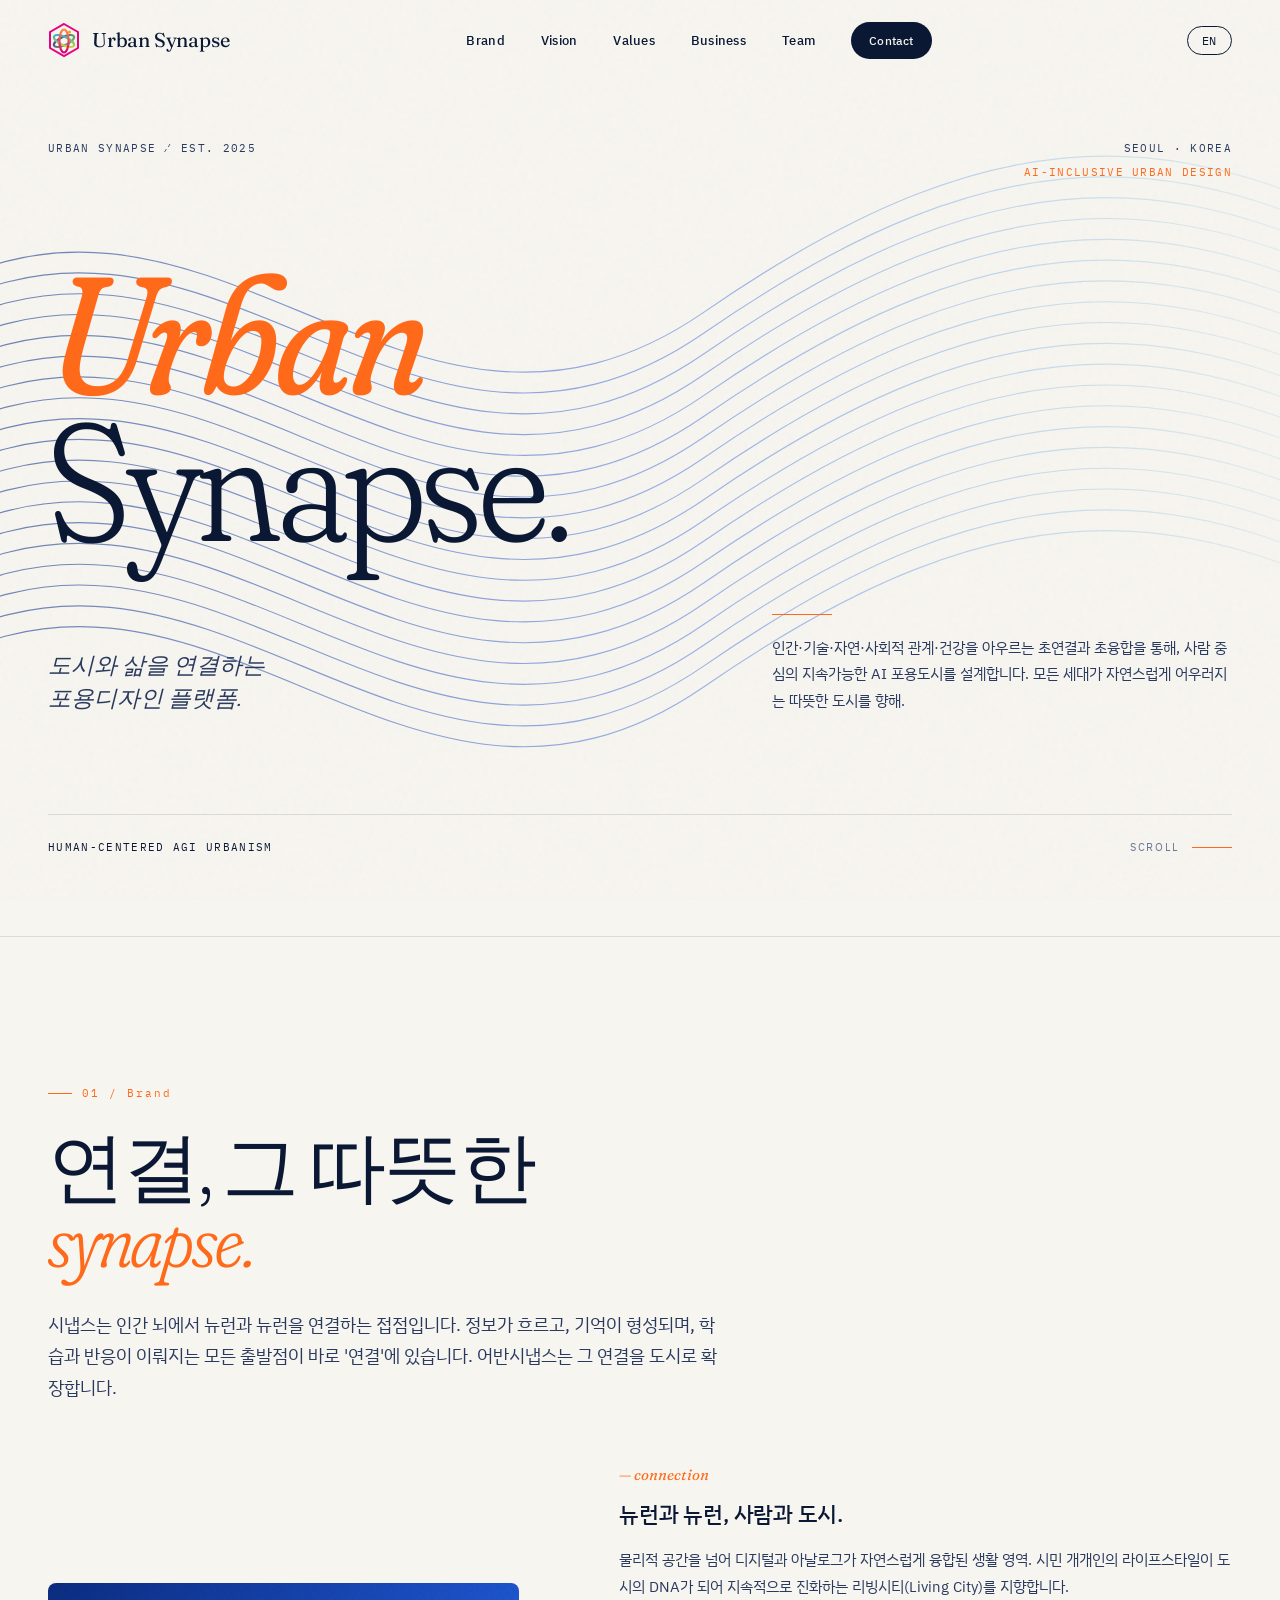
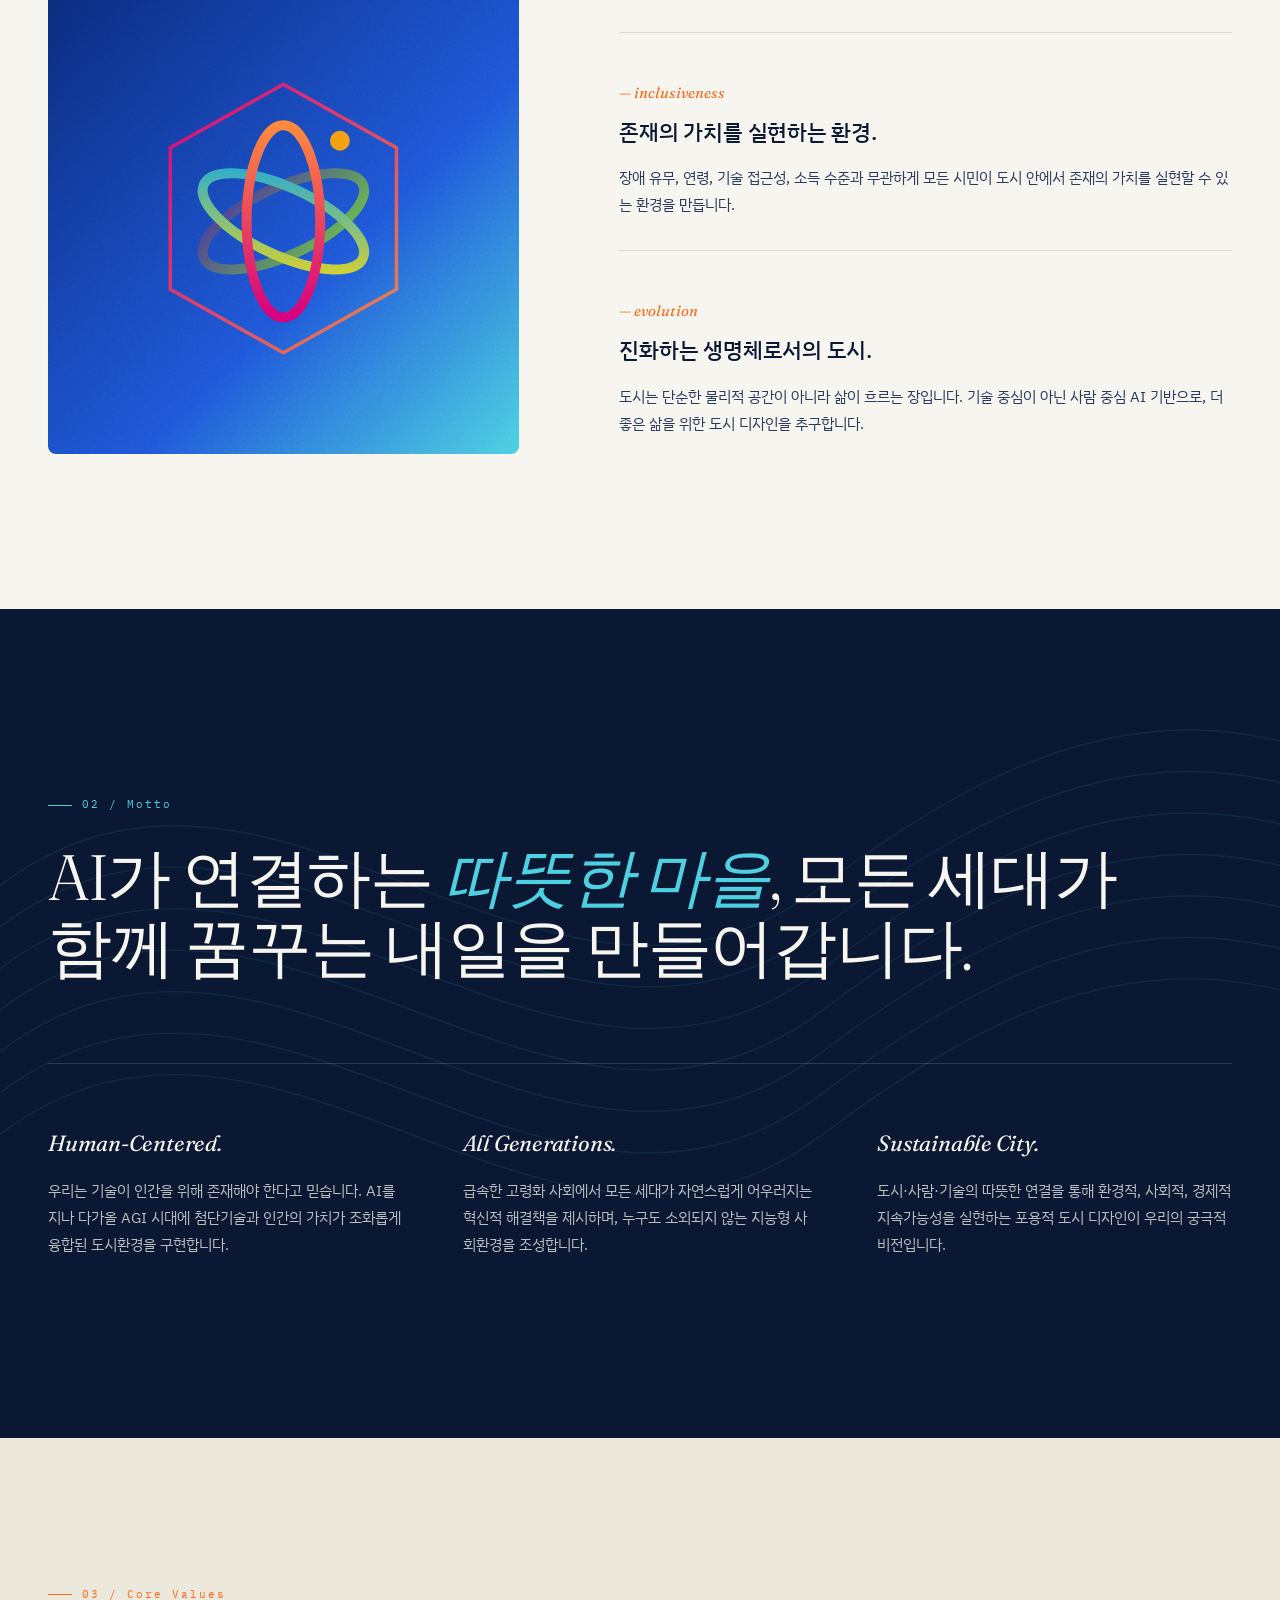
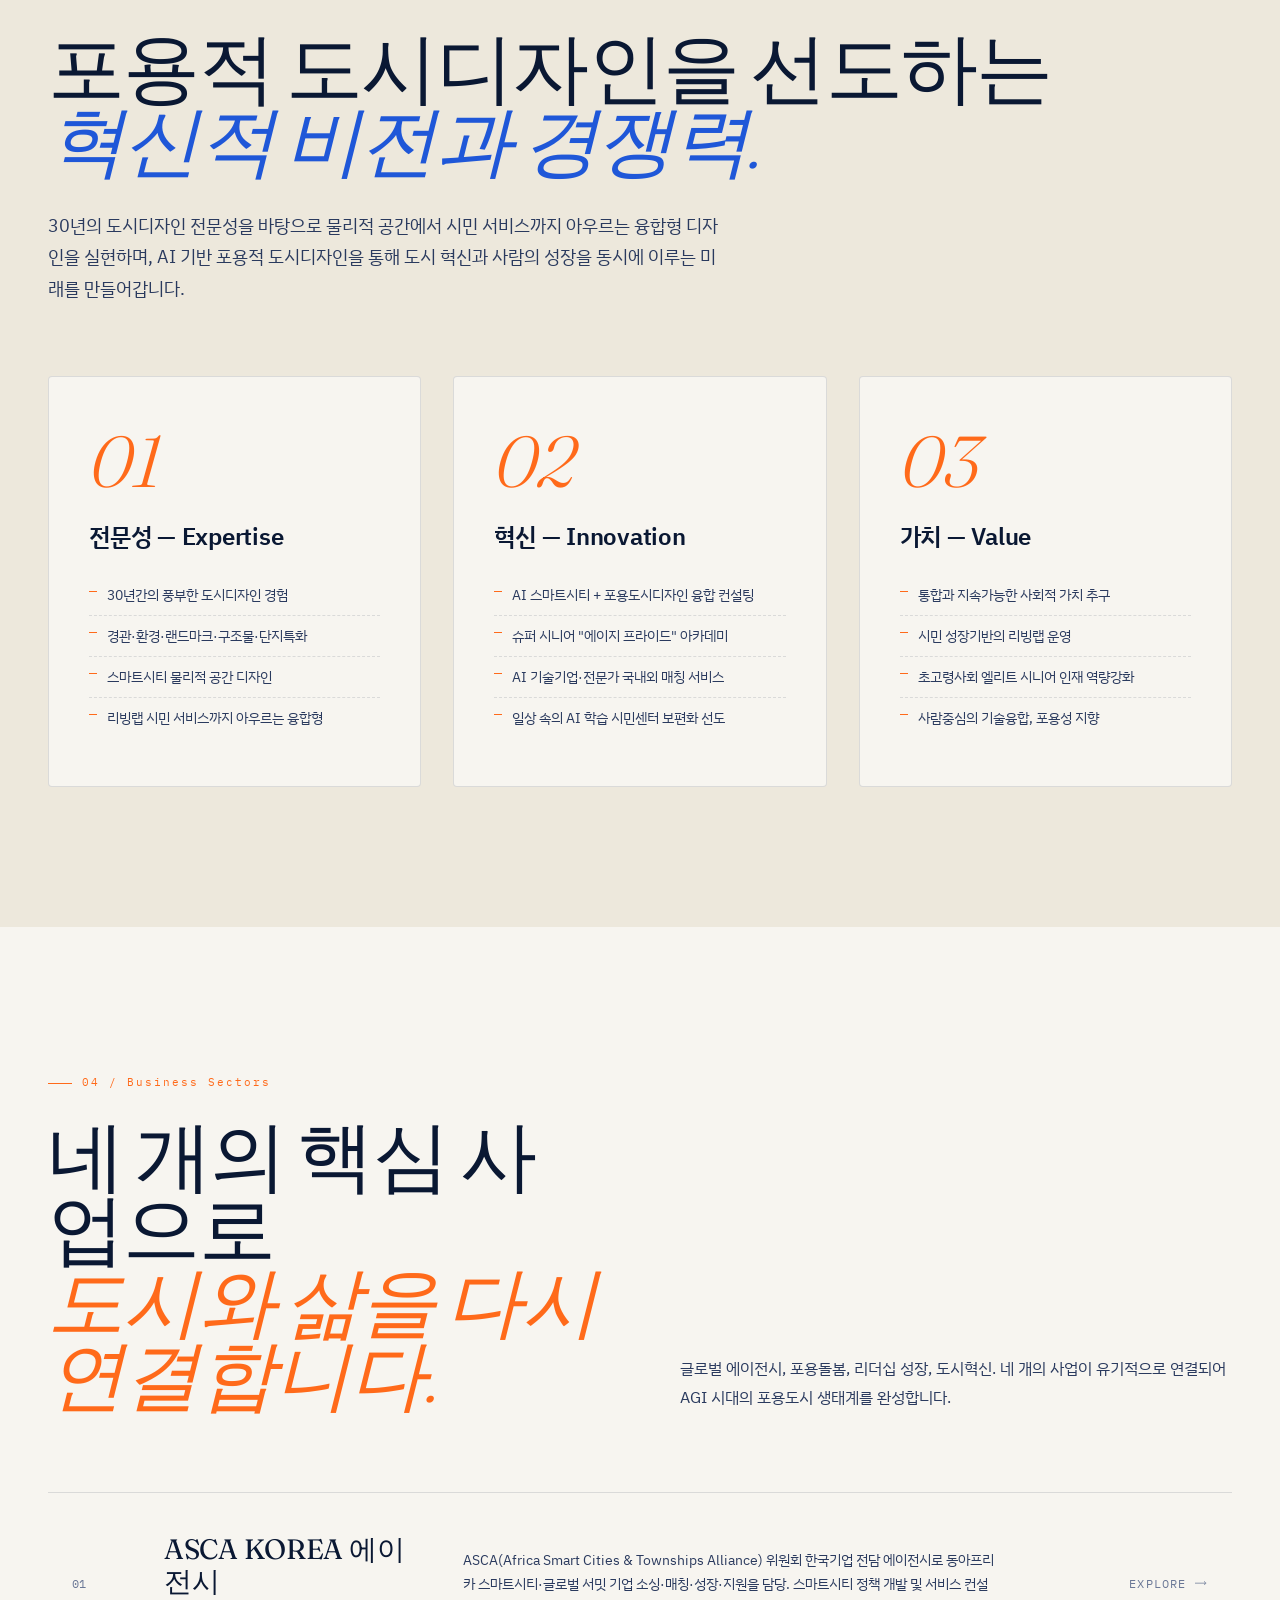
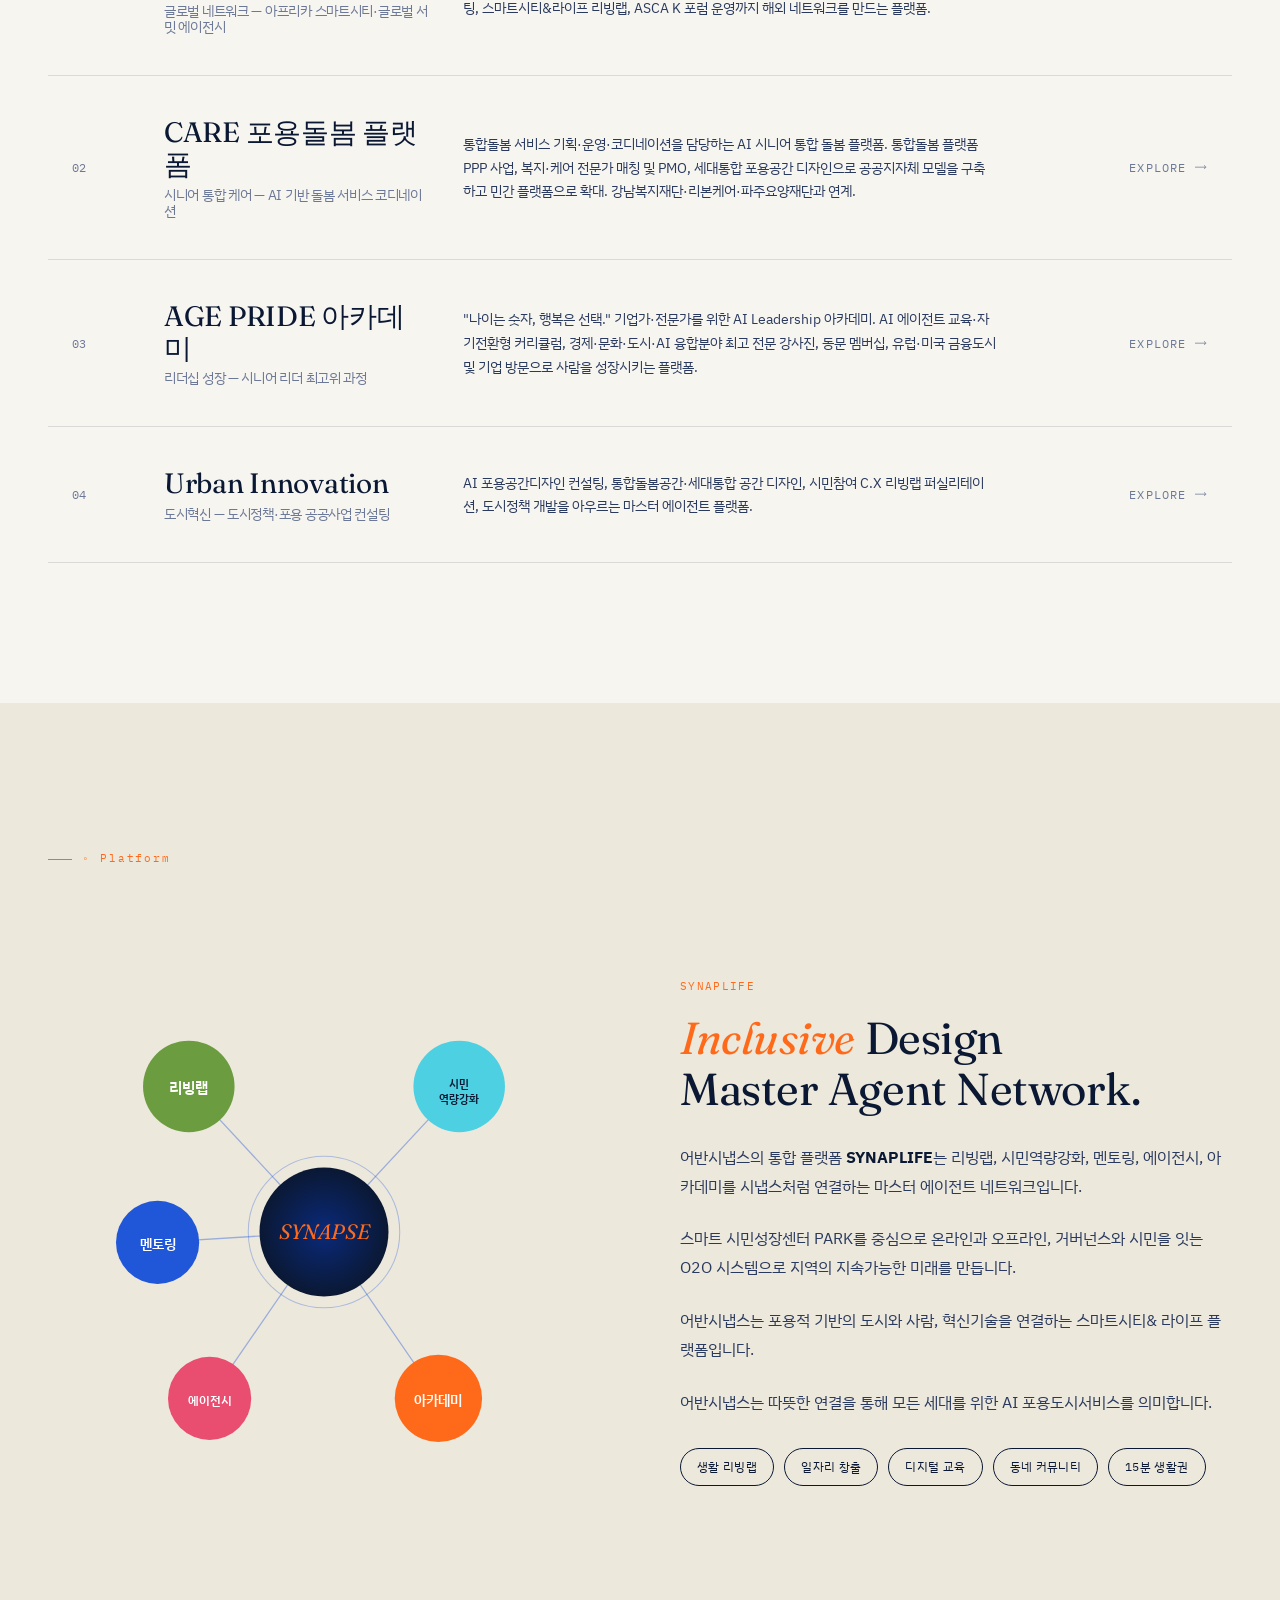
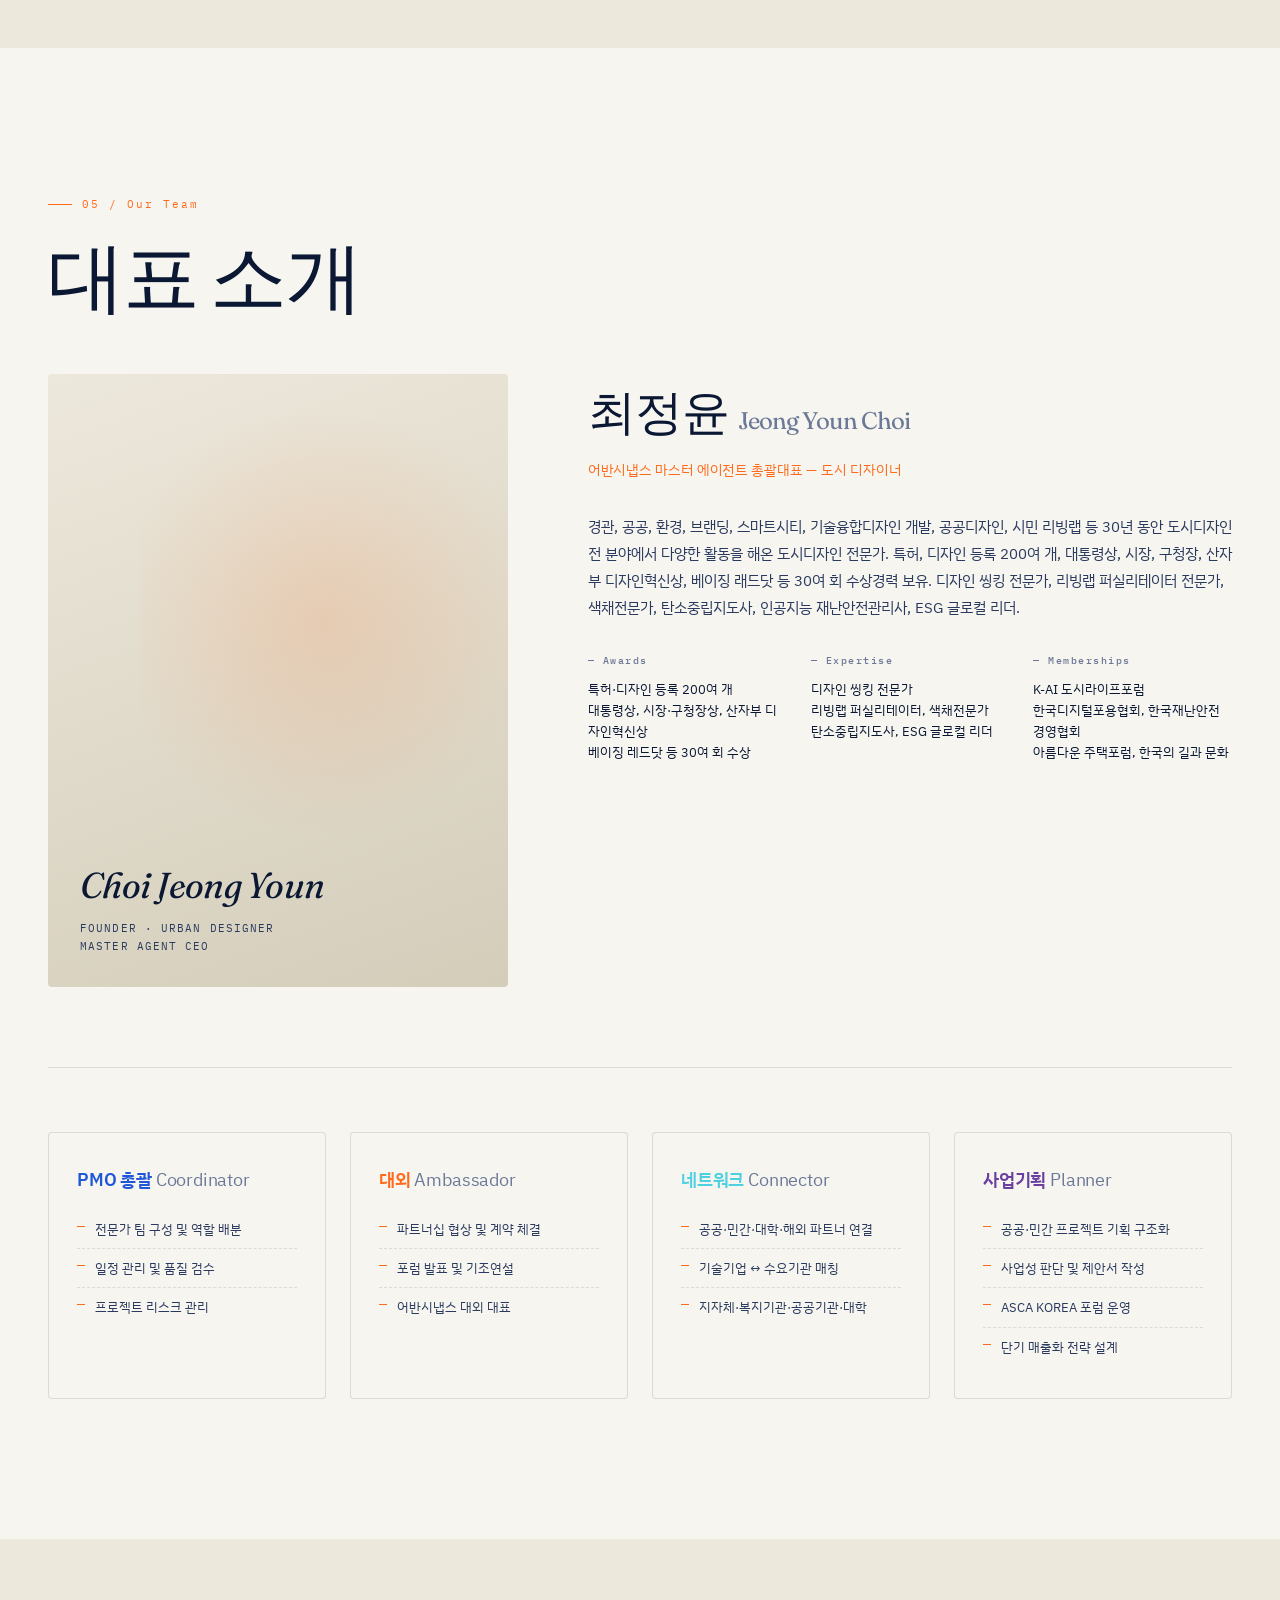
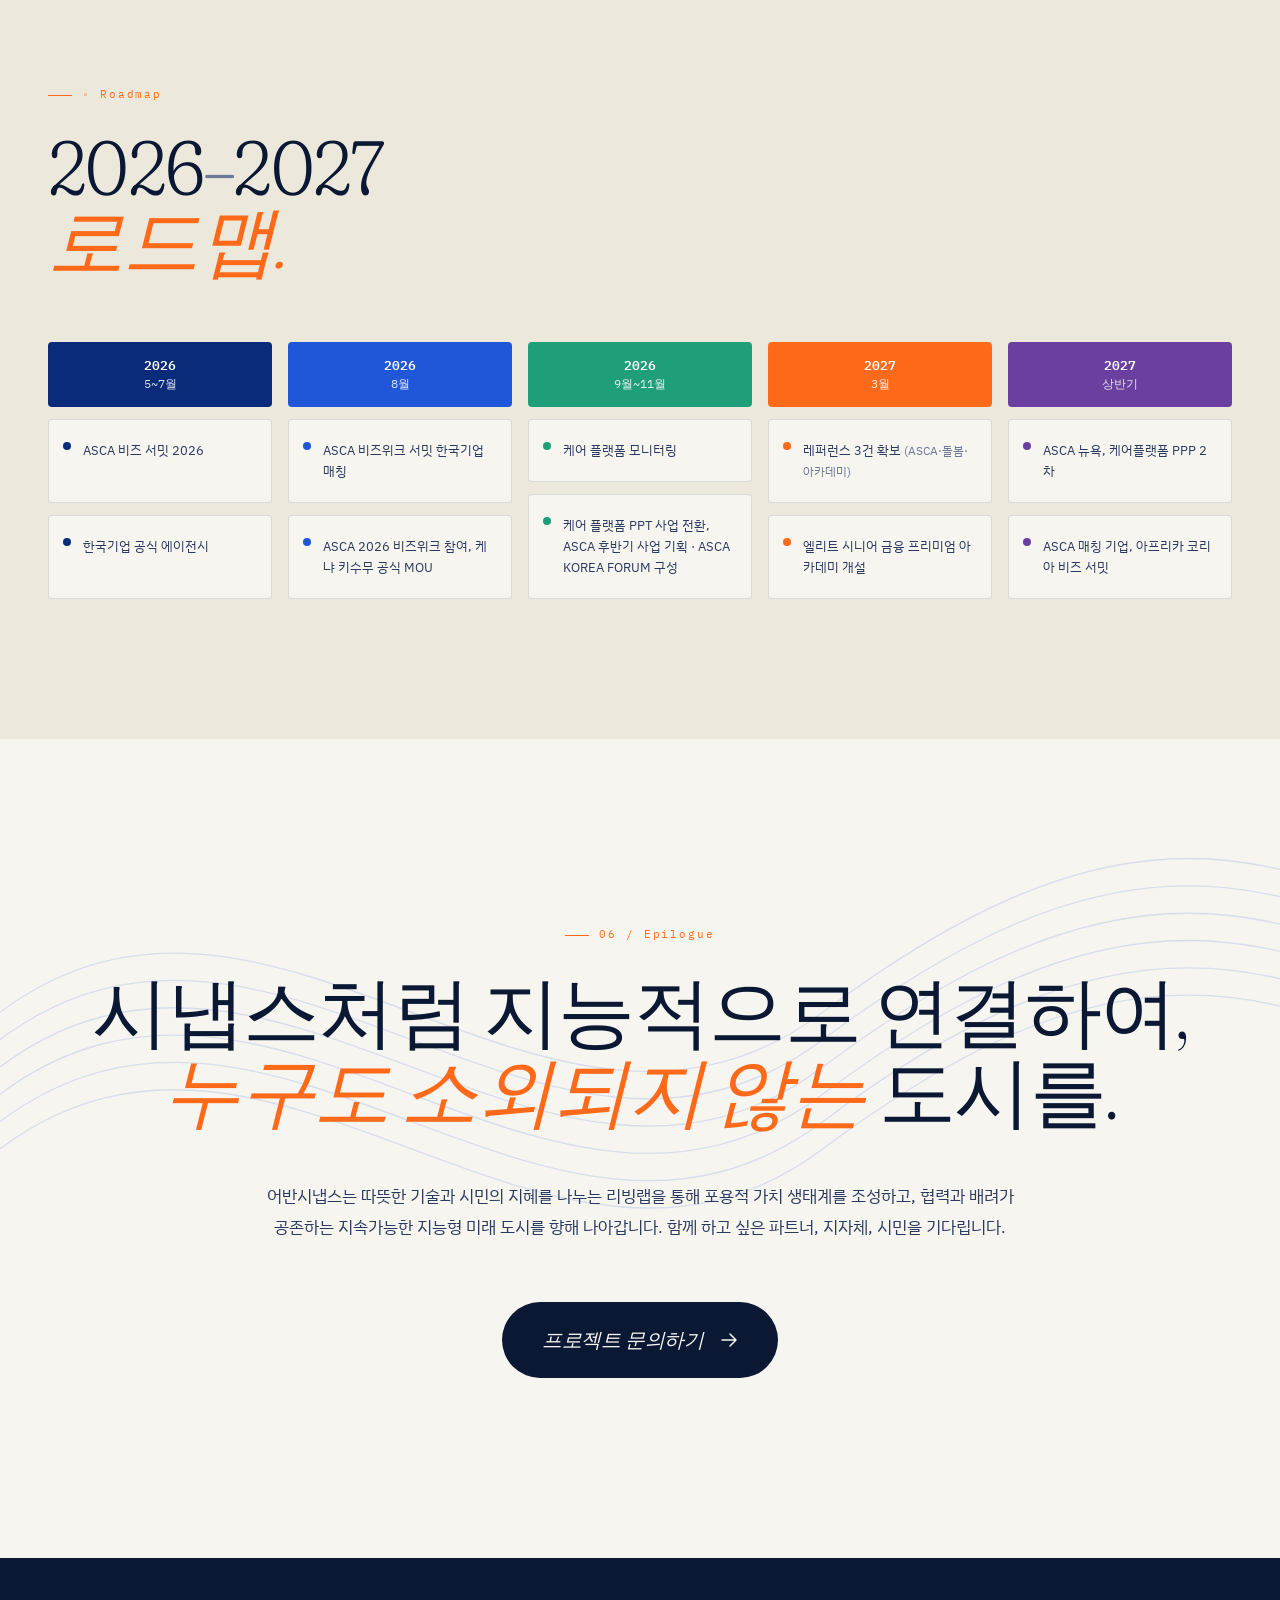
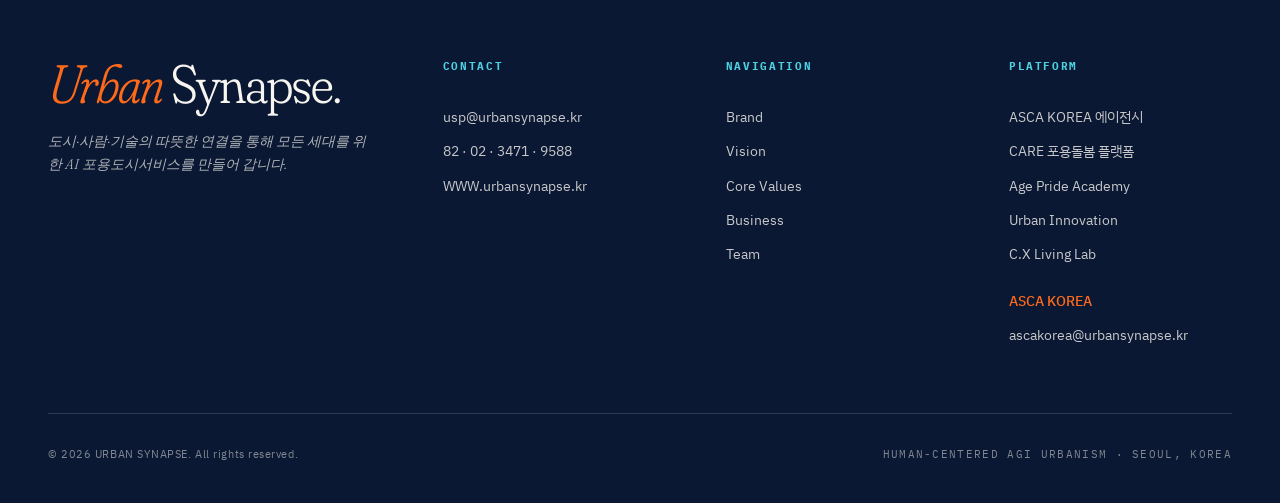
==== index.html @ a765f38b "Add files via upload" ====
<!DOCTYPE html>
<html lang="ko">
<head>
<meta charset="UTF-8" />
<meta name="viewport" content="width=device-width, initial-scale=1.0" />
<title>URBAN SYNAPSE — 어반시냅스 | AI 포용도시 마스터 에이전트 플랫폼</title>
<meta name="description" content="어반시냅스(Urban Synapse)는 도시와 사람, 혁신기술을 연결하는 AI 포용도시 마스터 에이전트 플랫폼입니다. ASCA KOREA 에이전시, CARE 포용돌봄 플랫폼, AGE PRIDE 아카데미, Urban Innovation 4대 사업을 운영합니다." />
<meta name="keywords" content="어반시냅스, Urban Synapse, 스마트시티, 포용도시, ASCA KOREA, CARE 포용돌봄, AGE PRIDE 아카데미, 리빙랩, AI 포용도시서비스" />
<link rel="canonical" href="https://www.urbansynapse.kr/" />
<link rel="icon" type="image/svg+xml" href="data:image/svg+xml,<svg xmlns='http://www.w3.org/2000/svg' viewBox='0 0 32 36'><polygon points='16,2 30,10 30,26 16,34 2,26 2,10' stroke='url(%23hg)' stroke-width='2' fill='%23f7f5f0'/><ellipse cx='16' cy='19' rx='11' ry='4.2' stroke='url(%23pg)' stroke-width='2.2' fill='none' transform='rotate(-25 16 19)'/><ellipse cx='16' cy='19' rx='11' ry='4.2' stroke='url(%23by)' stroke-width='2.2' fill='none' transform='rotate(25 16 19)'/><ellipse cx='16' cy='19' rx='4.6' ry='11.5' stroke='url(%23om)' stroke-width='2.2' fill='none'/><circle cx='21.5' cy='10' r='1.5' fill='%23f2a30f'/><defs><linearGradient id='hg' x1='0' y1='0' x2='32' y2='36'><stop offset='0' stop-color='%23e6007e'/><stop offset='1' stop-color='%23ff8a3d'/></linearGradient><linearGradient id='pg' x1='0' y1='0' x2='1' y2='1'><stop offset='0' stop-color='%234c3aa0'/><stop offset='1' stop-color='%236dc24b'/></linearGradient><linearGradient id='by' x1='0' y1='0' x2='1' y2='1'><stop offset='0' stop-color='%231ba9e0'/><stop offset='1' stop-color='%23e8d61f'/></linearGradient><linearGradient id='om' x1='0' y1='0' x2='0' y2='1'><stop offset='0' stop-color='%23ff8a3d'/><stop offset='1' stop-color='%23d6007f'/></linearGradient></defs></svg>" />
<meta property="og:type" content="website" />
<meta property="og:title" content="URBAN SYNAPSE — 어반시냅스 | AI 포용도시 마스터 에이전트 플랫폼" />
<meta property="og:description" content="도시·사람·기술의 따뜻한 연결을 통해 모든 세대를 위한 AI 포용도시서비스를 만들어갑니다." />
<meta property="og:url" content="https://www.urbansynapse.kr/" />
<meta property="og:locale" content="ko_KR" />
<meta name="twitter:card" content="summary" />
<meta name="twitter:title" content="URBAN SYNAPSE — 어반시냅스" />
<meta name="twitter:description" content="도시와 사람, 혁신기술을 연결하는 AI 포용도시 마스터 에이전트 플랫폼." />
<link rel="preconnect" href="https://fonts.googleapis.com">
<link rel="preconnect" href="https://fonts.gstatic.com" crossorigin>
<link href="https://fonts.googleapis.com/css2?family=Fraunces:ital,opsz,wght@0,9..144,300;0,9..144,400;0,9..144,500;0,9..144,600;1,9..144,300&family=IBM+Plex+Sans+KR:wght@300;400;500;600;700&family=IBM+Plex+Mono:wght@300;400;500&display=swap" rel="stylesheet">
<style>
  :root {
    --ink: #0a1833;
    --ink-soft: #2a3a5e;
    --ink-muted: #6b7897;
    --paper: #f7f5f0;
    --paper-warm: #ede8dc;
    --line: rgba(10, 24, 51, 0.12);
    --blue: #1f57d8;
    --blue-deep: #0a2a7a;
    --cyan: #4dd0e1;
    --accent: #ff6a1a;
    --accent-soft: #ffb98a;
    --grad: linear-gradient(135deg, #1f57d8 0%, #4dd0e1 60%, #a7e8f0 100%);
  }

  * { margin: 0; padding: 0; box-sizing: border-box; }

  html { scroll-behavior: smooth; }

  body {
    font-family: 'IBM Plex Sans KR', sans-serif;
    font-weight: 400;
    color: var(--ink);
    background: var(--paper);
    line-height: 1.6;
    font-size: 15px;
    -webkit-font-smoothing: antialiased;
    overflow-x: hidden;
  }

  /* Noise texture overlay */
  body::before {
    content: '';
    position: fixed;
    inset: 0;
    pointer-events: none;
    z-index: 1;
    opacity: 0.035;
    background-image: url("data:image/svg+xml,%3Csvg viewBox='0 0 200 200' xmlns='http://www.w3.org/2000/svg'%3E%3Cfilter id='n'%3E%3CfeTurbulence type='fractalNoise' baseFrequency='0.9' numOctaves='3'/%3E%3C/filter%3E%3Crect width='100%25' height='100%25' filter='url(%23n)'/%3E%3C/svg%3E");
  }

  .display {
    font-family: 'Fraunces', serif;
    font-variation-settings: "opsz" 144, "SOFT" 100;
    font-weight: 300;
    letter-spacing: -0.02em;
    line-height: 0.95;
  }

  .mono {
    font-family: 'IBM Plex Mono', monospace;
    font-size: 11px;
    letter-spacing: 0.12em;
    text-transform: uppercase;
  }

  /* ======== NAVIGATION ======== */
  nav {
    position: fixed;
    top: 0; left: 0; right: 0;
    z-index: 100;
    padding: 22px 48px;
    display: flex;
    justify-content: space-between;
    align-items: center;
    mix-blend-mode: normal;
    transition: all 0.4s ease;
    backdrop-filter: blur(0px);
  }
  nav.scrolled {
    background: rgba(247, 245, 240, 0.85);
    backdrop-filter: blur(14px);
    border-bottom: 1px solid var(--line);
    padding: 16px 48px;
  }
  .logo-mark {
    display: flex;
    align-items: center;
    gap: 12px;
    font-family: 'Fraunces', serif;
    font-weight: 400;
    font-size: 20px;
    letter-spacing: -0.01em;
    color: var(--ink);
  }
  .logo-hex {
    width: 32px;
    height: 36px;
    position: relative;
  }
  nav ul {
    display: flex;
    gap: 36px;
    list-style: none;
  }
  nav ul a {
    color: var(--ink);
    text-decoration: none;
    font-size: 13px;
    font-weight: 500;
    letter-spacing: 0.02em;
    position: relative;
    padding-bottom: 3px;
  }
  nav ul a::after {
    content: '';
    position: absolute;
    left: 0; bottom: 0;
    width: 0; height: 1px;
    background: var(--accent);
    transition: width 0.3s ease;
  }
  nav ul a:hover::after { width: 100%; }
  .nav-contact {
    background: var(--ink);
    color: var(--paper) !important;
    padding: 10px 18px !important;
    border-radius: 999px;
    font-size: 12px !important;
  }
  .nav-contact::after { display: none; }

  /* ======== HERO ======== */
  .hero {
    min-height: 100vh;
    position: relative;
    padding: 140px 48px 80px;
    display: flex;
    flex-direction: column;
    justify-content: space-between;
    overflow: hidden;
  }
  .hero-waves {
    position: absolute;
    inset: 0;
    z-index: 0;
    pointer-events: none;
  }
  .hero-waves svg {
    position: absolute;
    right: -10%;
    top: 0;
    width: 110%;
    height: 100%;
    opacity: 0.85;
  }
  .hero-content {
    position: relative;
    z-index: 2;
    max-width: 1400px;
    margin: 0 auto;
    width: 100%;
  }
  .hero-meta {
    display: flex;
    justify-content: space-between;
    align-items: flex-start;
    margin-bottom: 80px;
    font-size: 11px;
    color: var(--ink-muted);
  }
  .hero-meta .mono { color: var(--ink-soft); }
  .hero-title {
    font-size: clamp(72px, 13vw, 200px);
    line-height: 0.88;
    margin-bottom: 40px;
  }
  .hero-title .urban { color: var(--accent); font-style: italic; font-weight: 400; }
  .hero-title .synapse { color: var(--ink); display: block; }
  .hero-subtitle {
    display: grid;
    grid-template-columns: 1fr 1.3fr;
    gap: 80px;
    margin-top: 60px;
    align-items: end;
  }
  .hero-tagline {
    font-family: 'Fraunces', serif;
    font-style: italic;
    font-weight: 300;
    font-size: clamp(18px, 1.8vw, 26px);
    color: var(--ink-soft);
    line-height: 1.4;
    max-width: 480px;
  }
  .hero-desc {
    font-size: 15px;
    color: var(--ink-soft);
    line-height: 1.75;
    max-width: 460px;
    justify-self: end;
  }
  .hero-desc::before {
    content: '';
    display: block;
    width: 60px;
    height: 1px;
    background: var(--accent);
    margin-bottom: 20px;
  }

  .hero-foot {
    position: relative;
    z-index: 2;
    display: flex;
    justify-content: space-between;
    align-items: center;
    margin-top: 100px;
    padding-top: 24px;
    border-top: 1px solid var(--line);
    max-width: 1400px;
    margin-left: auto;
    margin-right: auto;
    width: 100%;
  }
  .scroll-cue {
    display: flex;
    align-items: center;
    gap: 12px;
    color: var(--ink-muted);
    font-size: 11px;
    letter-spacing: 0.15em;
    text-transform: uppercase;
  }
  .scroll-cue-line {
    width: 40px; height: 1px;
    background: var(--ink);
    position: relative;
    overflow: hidden;
  }
  .scroll-cue-line::after {
    content: '';
    position: absolute;
    inset: 0;
    background: var(--accent);
    animation: scrollLine 2.5s ease-in-out infinite;
  }
  @keyframes scrollLine {
    0% { transform: translateX(-100%); }
    50% { transform: translateX(0); }
    100% { transform: translateX(100%); }
  }

  /* ======== SECTIONS ======== */
  section {
    position: relative;
    z-index: 2;
  }
  .section-pad {
    padding: 140px 48px;
    max-width: 1400px;
    margin: 0 auto;
  }
  .section-number {
    display: inline-flex;
    align-items: center;
    gap: 10px;
    color: var(--accent);
    font-family: 'IBM Plex Mono', monospace;
    font-size: 11px;
    letter-spacing: 0.18em;
    margin-bottom: 28px;
  }
  .section-number::before {
    content: '';
    width: 24px; height: 1px;
    background: var(--accent);
  }
  .section-title {
    font-size: clamp(42px, 6vw, 84px);
    margin-bottom: 32px;
  }
  .section-lead {
    font-size: 18px;
    color: var(--ink-soft);
    line-height: 1.75;
    max-width: 680px;
    margin-bottom: 60px;
  }

  /* ======== BRAND / 01 ======== */
  .brand-section {
    background: var(--paper);
    border-top: 1px solid var(--line);
  }
  .brand-grid {
    display: grid;
    grid-template-columns: 1fr 1.3fr;
    gap: 100px;
    align-items: start;
  }
  .brand-visual {
    position: sticky;
    top: 120px;
    aspect-ratio: 1;
    background: linear-gradient(135deg, #0a2a7a 0%, #1f57d8 60%, #4dd0e1 100%);
    border-radius: 8px;
    display: flex;
    align-items: center;
    justify-content: center;
    overflow: hidden;
    position: relative;
  }
  .brand-visual::after {
    content: '';
    position: absolute;
    inset: 0;
    background-image: url("data:image/svg+xml,%3Csvg viewBox='0 0 200 200' xmlns='http://www.w3.org/2000/svg'%3E%3Cfilter id='n'%3E%3CfeTurbulence type='fractalNoise' baseFrequency='0.9' numOctaves='3'/%3E%3C/filter%3E%3Crect width='100%25' height='100%25' filter='url(%23n)'/%3E%3C/svg%3E");
    opacity: 0.15;
    mix-blend-mode: overlay;
  }
  .brand-visual svg {
    position: relative;
    z-index: 2;
    width: 60%;
  }
  .brand-pillars {
    display: flex;
    flex-direction: column;
    gap: 48px;
  }
  .pillar {
    padding-bottom: 32px;
    border-bottom: 1px solid var(--line);
  }
  .pillar:last-child { border-bottom: none; }
  .pillar-label {
    font-family: 'Fraunces', serif;
    font-style: italic;
    font-weight: 400;
    font-size: 15px;
    color: var(--accent);
    margin-bottom: 10px;
  }
  .pillar h3 {
    font-family: 'IBM Plex Sans KR', sans-serif;
    font-size: 22px;
    font-weight: 500;
    margin-bottom: 14px;
    color: var(--ink);
    letter-spacing: -0.01em;
  }
  .pillar p {
    color: var(--ink-soft);
    font-size: 15px;
    line-height: 1.8;
  }

  /* ======== MOTTO / 02 ======== */
  .motto-section {
    background: var(--ink);
    color: var(--paper);
    padding: 180px 48px;
    position: relative;
    overflow: hidden;
  }
  .motto-section .section-number { color: var(--cyan); }
  .motto-section .section-number::before { background: var(--cyan); }
  .motto-waves {
    position: absolute;
    inset: 0;
    opacity: 0.25;
    pointer-events: none;
  }
  .motto-inner {
    position: relative;
    z-index: 2;
    max-width: 1400px;
    margin: 0 auto;
  }
  .motto-heading {
    font-family: 'Fraunces', serif;
    font-weight: 300;
    font-size: clamp(36px, 5vw, 68px);
    line-height: 1.1;
    margin-bottom: 48px;
    letter-spacing: -0.02em;
    max-width: 1100px;
  }
  .motto-heading .hl {
    color: var(--cyan);
    font-style: italic;
  }
  .motto-body {
    display: grid;
    grid-template-columns: repeat(3, 1fr);
    gap: 60px;
    margin-top: 80px;
    padding-top: 60px;
    border-top: 1px solid rgba(255,255,255,0.15);
  }
  .motto-body p {
    color: rgba(247, 245, 240, 0.75);
    line-height: 1.8;
    font-size: 15px;
  }
  .motto-body p strong {
    display: block;
    color: var(--paper);
    font-family: 'Fraunces', serif;
    font-style: italic;
    font-weight: 400;
    font-size: 22px;
    margin-bottom: 14px;
    letter-spacing: -0.01em;
  }

  /* ======== TEAM ROLES GRID ======== */
  .roles-grid {
    display: grid;
    grid-template-columns: repeat(4, 1fr);
    gap: 24px;
    margin-top: 64px;
  }
  .roles-grid .value-card {
    padding: 32px 28px;
  }
  .roles-grid .value-card h4 {
    font-size: 18px;
    margin-bottom: 16px;
  }
  .roles-grid .value-card ul li {
    font-size: 13px;
  }

  /* ======== ROADMAP ======== */
  .roadmap-section { background: var(--paper-warm); }
  .roadmap-grid {
    display: grid;
    grid-template-columns: repeat(5, 1fr);
    gap: 16px;
    margin-top: 64px;
  }
  .roadmap-col { display: flex; flex-direction: column; gap: 12px; }
  .roadmap-period {
    color: #fff;
    font-family: 'IBM Plex Mono', monospace;
    font-size: 13px;
    font-weight: 600;
    text-align: center;
    padding: 14px 8px;
    border-radius: 4px;
    line-height: 1.5;
  }
  .roadmap-period span { display: block; font-size: 12px; font-weight: 400; opacity: 0.85; }
  .roadmap-card {
    background: var(--paper);
    border: 1px solid var(--line);
    border-radius: 4px;
    padding: 20px 16px 20px 34px;
    font-size: 13px;
    line-height: 1.6;
    color: var(--ink-soft);
    position: relative;
    flex: 1;
  }
  .roadmap-dot {
    position: absolute;
    left: 14px; top: 22px;
    width: 8px; height: 8px;
    border-radius: 50%;
  }

  /* ======== CORE VALUES / 03 ======== */
  .values-section { background: var(--paper-warm); }
  .values-grid {
    display: grid;
    grid-template-columns: repeat(3, 1fr);
    gap: 32px;
    margin-top: 72px;
  }
  .value-card {
    background: var(--paper);
    padding: 48px 40px;
    border-radius: 4px;
    position: relative;
    border: 1px solid var(--line);
    transition: transform 0.4s ease, box-shadow 0.4s ease;
  }
  .value-card:hover {
    transform: translateY(-6px);
    box-shadow: 0 30px 60px -20px rgba(10, 24, 51, 0.15);
  }
  .value-num {
    font-family: 'Fraunces', serif;
    font-size: 72px;
    font-weight: 300;
    color: var(--accent);
    line-height: 1;
    margin-bottom: 20px;
    font-style: italic;
  }
  .value-card h4 {
    font-family: 'IBM Plex Sans KR', sans-serif;
    font-size: 24px;
    font-weight: 600;
    margin-bottom: 20px;
    letter-spacing: -0.01em;
  }
  .value-card ul {
    list-style: none;
    color: var(--ink-soft);
  }
  .value-card ul li {
    padding: 8px 0;
    padding-left: 18px;
    position: relative;
    font-size: 14px;
    line-height: 1.7;
    border-bottom: 1px dashed var(--line);
  }
  .value-card ul li:last-child { border-bottom: none; }
  .value-card ul li::before {
    content: '';
    position: absolute;
    left: 0; top: 16px;
    width: 8px; height: 1px;
    background: var(--accent);
  }

  /* ======== BUSINESS SECTORS / 04 ======== */
  .sectors-section { background: var(--paper); }
  .sector-header {
    display: grid;
    grid-template-columns: 1fr 1fr;
    gap: 80px;
    align-items: end;
    margin-bottom: 80px;
  }
  .sectors-list {
    display: flex;
    flex-direction: column;
  }
  .sector-row {
    display: grid;
    grid-template-columns: 60px 1fr 2fr 180px;
    gap: 32px;
    padding: 40px 24px;
    border-top: 1px solid var(--line);
    align-items: center;
    transition: all 0.4s ease;
    cursor: pointer;
    position: relative;
  }
  .sector-row:last-child { border-bottom: 1px solid var(--line); }
  .sector-row::before {
    content: '';
    position: absolute;
    left: 0; top: 0;
    width: 0; height: 100%;
    background: linear-gradient(90deg, rgba(31,87,216,0.04) 0%, transparent 100%);
    transition: width 0.4s ease;
    z-index: -1;
  }
  .sector-row:hover::before { width: 100%; }
  .sector-row:hover {
    padding-left: 40px;
  }
  .sector-row:hover .sector-arrow { transform: translateX(8px); color: var(--accent); }
  .sector-idx {
    font-family: 'IBM Plex Mono', monospace;
    font-size: 12px;
    color: var(--ink-muted);
  }
  .sector-title {
    font-family: 'Fraunces', serif;
    font-weight: 400;
    font-size: 28px;
    letter-spacing: -0.01em;
    line-height: 1.15;
  }
  .sector-ko {
    display: block;
    font-family: 'IBM Plex Sans KR', sans-serif;
    font-size: 14px;
    color: var(--ink-muted);
    margin-top: 6px;
    font-weight: 400;
  }
  .sector-desc {
    font-size: 14px;
    color: var(--ink-soft);
    line-height: 1.7;
  }
  .sector-arrow {
    justify-self: end;
    font-family: 'IBM Plex Mono', monospace;
    font-size: 12px;
    letter-spacing: 0.1em;
    color: var(--ink-muted);
    transition: all 0.3s ease;
    display: flex;
    align-items: center;
    gap: 8px;
  }

  /* ======== SYNAPLIFE PLATFORM ======== */
  .platform-section {
    background: var(--paper-warm);
    position: relative;
    overflow: hidden;
  }
  .platform-grid {
    display: grid;
    grid-template-columns: 1fr 1fr;
    gap: 80px;
    align-items: center;
    margin-top: 60px;
  }
  .platform-diagram {
    aspect-ratio: 1;
    position: relative;
    display: flex;
    align-items: center;
    justify-content: center;
  }
  .platform-text h3 {
    font-family: 'Fraunces', serif;
    font-weight: 400;
    font-size: clamp(32px, 3.5vw, 48px);
    letter-spacing: -0.01em;
    line-height: 1.15;
    margin-bottom: 28px;
  }
  .platform-text h3 .accent { color: var(--accent); font-style: italic; }
  .platform-text p {
    color: var(--ink-soft);
    font-size: 16px;
    line-height: 1.8;
    margin-bottom: 24px;
  }
  .platform-tags {
    display: flex;
    flex-wrap: wrap;
    gap: 10px;
    margin-top: 32px;
  }
  .platform-tag {
    padding: 8px 16px;
    border: 1px solid var(--ink);
    border-radius: 999px;
    font-size: 12px;
    letter-spacing: 0.03em;
    color: var(--ink);
    background: transparent;
    transition: all 0.3s ease;
  }
  .platform-tag:hover {
    background: var(--ink);
    color: var(--paper);
  }

  /* ======== TEAM / 05 ======== */
  .team-section { background: var(--paper); }
  .founder {
    display: grid;
    grid-template-columns: 1fr 1.4fr;
    gap: 80px;
    margin-top: 60px;
    padding-bottom: 80px;
    border-bottom: 1px solid var(--line);
  }
  .founder-visual {
    aspect-ratio: 3/4;
    background: linear-gradient(160deg, #ede8dc 0%, #d4cdba 100%);
    border-radius: 4px;
    position: relative;
    overflow: hidden;
    display: flex;
    align-items: flex-end;
    padding: 32px;
  }
  .founder-visual::before {
    content: '';
    position: absolute;
    top: 0; right: 0;
    width: 80%; height: 80%;
    background: radial-gradient(circle, rgba(255,106,26,0.15) 0%, transparent 70%);
  }
  .founder-name-card {
    position: relative;
    z-index: 2;
    font-family: 'IBM Plex Mono', monospace;
    font-size: 11px;
    color: var(--ink-soft);
    letter-spacing: 0.1em;
  }
  .founder-name-card strong {
    display: block;
    font-family: 'Fraunces', serif;
    font-weight: 400;
    font-size: 36px;
    color: var(--ink);
    letter-spacing: -0.02em;
    margin-bottom: 6px;
    font-style: italic;
  }
  .founder-info h3 {
    font-family: 'Fraunces', serif;
    font-weight: 400;
    font-size: 48px;
    letter-spacing: -0.02em;
    margin-bottom: 8px;
  }
  .founder-info .role {
    font-size: 14px;
    color: var(--accent);
    letter-spacing: 0.05em;
    margin-bottom: 32px;
  }
  .founder-info > p {
    color: var(--ink-soft);
    line-height: 1.8;
    margin-bottom: 32px;
    font-size: 15px;
  }
  .credentials {
    display: grid;
    grid-template-columns: repeat(3, 1fr);
    gap: 24px;
    margin-top: 32px;
  }
  .cred-item h5 {
    font-family: 'IBM Plex Mono', monospace;
    font-size: 10px;
    color: var(--ink-muted);
    letter-spacing: 0.15em;
    margin-bottom: 10px;
    font-weight: 500;
  }
  .cred-item p {
    font-size: 13px;
    color: var(--ink);
    line-height: 1.6;
  }

  .advisors {
    margin-top: 80px;
  }
  .advisors-head {
    display: flex;
    justify-content: space-between;
    align-items: end;
    margin-bottom: 48px;
  }
  .advisors-head h3 {
    font-family: 'Fraunces', serif;
    font-weight: 300;
    font-size: 42px;
    letter-spacing: -0.02em;
  }
  .advisor-grid {
    display: grid;
    grid-template-columns: repeat(4, 1fr);
    gap: 20px;
  }
  .advisor {
    padding: 32px 24px;
    border-radius: 4px;
    position: relative;
    color: var(--paper);
    min-height: 240px;
    display: flex;
    flex-direction: column;
    justify-content: flex-end;
    overflow: hidden;
  }
  .advisor:nth-child(1) { background: linear-gradient(160deg, #ff6a1a, #d9480f); }
  .advisor:nth-child(2) { background: linear-gradient(160deg, #0e8a8d, #0a2a7a); }
  .advisor:nth-child(3) { background: linear-gradient(160deg, #6b9c3f, #375f14); }
  .advisor:nth-child(4) { background: linear-gradient(160deg, #1f4a7a, #0a1833); }
  .advisor-field {
    font-family: 'IBM Plex Mono', monospace;
    font-size: 10px;
    letter-spacing: 0.18em;
    opacity: 0.85;
    margin-bottom: 12px;
  }
  .advisor h4 {
    font-family: 'Fraunces', serif;
    font-weight: 400;
    font-size: 26px;
    letter-spacing: -0.01em;
    margin-bottom: 10px;
  }
  .advisor p {
    font-size: 13px;
    line-height: 1.6;
    opacity: 0.9;
  }

  /* ======== EPILOGUE / CTA ======== */
  .epilogue {
    background: var(--paper);
    padding: 180px 48px;
    position: relative;
    overflow: hidden;
  }
  .epilogue-bg {
    position: absolute;
    inset: 0;
    opacity: 0.5;
    pointer-events: none;
  }
  .epilogue-inner {
    position: relative;
    z-index: 2;
    max-width: 1400px;
    margin: 0 auto;
    text-align: center;
  }
  .epilogue-title {
    font-family: 'Fraunces', serif;
    font-weight: 300;
    font-size: clamp(40px, 6vw, 88px);
    line-height: 1.05;
    letter-spacing: -0.02em;
    max-width: 1100px;
    margin: 0 auto 48px;
  }
  .epilogue-title em {
    color: var(--accent);
    font-weight: 400;
  }
  .epilogue-body {
    font-size: 17px;
    color: var(--ink-soft);
    line-height: 1.8;
    max-width: 760px;
    margin: 0 auto 60px;
  }
  .cta-button {
    display: inline-flex;
    align-items: center;
    gap: 16px;
    background: var(--ink);
    color: var(--paper);
    padding: 22px 40px;
    border-radius: 999px;
    text-decoration: none;
    font-family: 'Fraunces', serif;
    font-style: italic;
    font-size: 20px;
    letter-spacing: -0.01em;
    transition: all 0.3s ease;
  }
  .cta-button:hover {
    background: var(--accent);
    transform: translateY(-2px);
  }
  .cta-button svg { transition: transform 0.3s ease; }
  .cta-button:hover svg { transform: translateX(4px); }

  /* ======== FOOTER ======== */
  footer {
    background: var(--ink);
    color: var(--paper);
    padding: 100px 48px 40px;
    position: relative;
  }
  .footer-grid {
    display: grid;
    grid-template-columns: 1.5fr 1fr 1fr 1fr;
    gap: 60px;
    max-width: 1400px;
    margin: 0 auto 60px;
  }
  .footer-brand .display {
    font-size: 54px;
    margin-bottom: 20px;
  }
  .footer-brand .display .accent { color: var(--accent); font-style: italic; }
  .footer-brand p {
    color: rgba(247,245,240,0.7);
    font-size: 14px;
    line-height: 1.7;
    max-width: 320px;
    font-family: 'Fraunces', serif;
    font-style: italic;
    font-weight: 300;
  }
  .footer-col h5 {
    font-family: 'IBM Plex Mono', monospace;
    font-size: 11px;
    letter-spacing: 0.15em;
    color: var(--cyan);
    margin-bottom: 24px;
    text-transform: uppercase;
  }
  .footer-col a, .footer-col p {
    display: block;
    color: rgba(247,245,240,0.8);
    font-size: 14px;
    padding: 6px 0;
    text-decoration: none;
    transition: color 0.2s ease;
    line-height: 1.6;
  }
  .footer-col a:hover { color: var(--accent); }
  .footer-bottom {
    max-width: 1400px;
    margin: 0 auto;
    padding-top: 32px;
    border-top: 1px solid rgba(247,245,240,0.15);
    display: flex;
    justify-content: space-between;
    align-items: center;
    font-size: 11px;
    color: rgba(247,245,240,0.5);
    letter-spacing: 0.05em;
  }

  /* ======== ANIMATIONS ======== */
  @keyframes waveMove {
    0% { transform: translateX(0) translateY(0); }
    50% { transform: translateX(-2%) translateY(-1%); }
    100% { transform: translateX(0) translateY(0); }
  }
  .hero-waves svg { animation: waveMove 15s ease-in-out infinite; }

  .reveal { opacity: 0; transform: translateY(30px); transition: opacity 1s ease, transform 1s ease; }
  .reveal.in { opacity: 1; transform: translateY(0); }

  /* ======== RESPONSIVE ======== */
  @media (max-width: 900px) {
    nav { padding: 16px 20px; }
    nav ul { display: none; }
    .hero { padding: 100px 20px 60px; }
    .section-pad { padding: 100px 20px; }
    .motto-section, .epilogue { padding: 100px 20px; }
    .hero-subtitle { grid-template-columns: 1fr; gap: 40px; }
    .hero-desc { justify-self: start; }
    .brand-grid, .platform-grid, .founder { grid-template-columns: 1fr; gap: 40px; }
    .brand-visual { position: relative; top: 0; }
    .values-grid, .motto-body { grid-template-columns: 1fr; gap: 24px; }
    .sector-header { grid-template-columns: 1fr; gap: 32px; }
    .sector-row { grid-template-columns: 40px 1fr; gap: 16px; padding: 24px 12px; }
    .sector-row .sector-desc, .sector-row .sector-arrow { display: none; }
    .advisor-grid { grid-template-columns: repeat(2, 1fr); }
    .footer-grid { grid-template-columns: 1fr; gap: 40px; }
    .footer-bottom { flex-direction: column; gap: 12px; text-align: center; }
    .credentials { grid-template-columns: 1fr; }
    .roles-grid { grid-template-columns: 1fr 1fr; }
    .roadmap-grid { grid-template-columns: 1fr; }
  }

  .lang-toggle {
    margin-left: 18px;
    padding: 6px 14px;
    border-radius: 20px;
    border: 1px solid var(--ink);
    background: transparent;
    color: var(--ink);
    font-family: 'IBM Plex Mono', monospace;
    font-size: 12px;
    letter-spacing: 0.05em;
    cursor: pointer;
    transition: background 0.2s ease, color 0.2s ease;
  }
  .lang-toggle:hover {
    background: var(--ink);
    color: var(--paper);
  }
  @media (max-width: 860px) {
    .lang-toggle { margin-left: 8px; padding: 5px 10px; font-size: 11px; }
  }
</style>
</head>
<body>

<!-- NAV -->
<div id="site-ko" class="lang-view">
<nav id="nav">
  <div class="logo-mark">
    <svg class="logo-hex" viewBox="0 0 32 36" fill="none" xmlns="http://www.w3.org/2000/svg">
      <polygon points="16,2 30,10 30,26 16,34 2,26 2,10" stroke="url(#hg)" stroke-width="2" fill="none"/>
      <ellipse cx="16" cy="19" rx="11" ry="4.2" stroke="url(#pg)" stroke-width="2.2" fill="none" transform="rotate(-25 16 19)"/>
      <ellipse cx="16" cy="19" rx="11" ry="4.2" stroke="url(#by)" stroke-width="2.2" fill="none" transform="rotate(25 16 19)"/>
      <ellipse cx="16" cy="19" rx="4.6" ry="11.5" stroke="url(#om)" stroke-width="2.2" fill="none"/>
      <circle cx="21.5" cy="10" r="1.5" fill="#f2a30f"/>
      <defs>
        <linearGradient id="hg" x1="0" y1="0" x2="32" y2="36">
          <stop offset="0" stop-color="#e6007e"/>
          <stop offset="1" stop-color="#ff8a3d"/>
        </linearGradient>
        <linearGradient id="pg" x1="0" y1="0" x2="1" y2="1">
          <stop offset="0" stop-color="#4c3aa0"/>
          <stop offset="1" stop-color="#6dc24b"/>
        </linearGradient>
        <linearGradient id="by" x1="0" y1="0" x2="1" y2="1">
          <stop offset="0" stop-color="#1ba9e0"/>
          <stop offset="1" stop-color="#e8d61f"/>
        </linearGradient>
        <linearGradient id="om" x1="0" y1="0" x2="0" y2="1">
          <stop offset="0" stop-color="#ff8a3d"/>
          <stop offset="1" stop-color="#d6007f"/>
        </linearGradient>
      </defs>
    </svg>
    <span>Urban Synapse</span>
  </div>
  <ul>
    <li><a href="#brand">Brand</a></li>
    <li><a href="#vision">Vision</a></li>
    <li><a href="#values">Values</a></li>
    <li><a href="#sectors">Business</a></li>
    <li><a href="#team">Team</a></li>
    <li><a href="#contact" class="nav-contact">Contact</a></li>
  </ul>
  <button class="lang-toggle" type="button" onclick="setSiteLang('en')">EN</button>
</nav>

<!-- HERO -->
<section class="hero">
  <div class="hero-waves">
    <svg viewBox="0 0 1400 900" preserveAspectRatio="none" xmlns="http://www.w3.org/2000/svg">
      <defs>
        <linearGradient id="wave1" x1="0" y1="0" x2="1" y2="0">
          <stop offset="0" stop-color="#0a2a7a" stop-opacity="0.7"/>
          <stop offset="0.5" stop-color="#1f57d8" stop-opacity="0.5"/>
          <stop offset="1" stop-color="#4dd0e1" stop-opacity="0"/>
        </linearGradient>
      </defs>
      <g stroke="url(#wave1)" fill="none" stroke-width="1.1">
        <!-- multiple sine-like waves -->
        <path d="M-100,300 C 200,100 400,500 700,300 S 1200,100 1500,300"/>
        <path d="M-100,320 C 200,120 400,520 700,320 S 1200,120 1500,320"/>
        <path d="M-100,340 C 200,140 400,540 700,340 S 1200,140 1500,340"/>
        <path d="M-100,360 C 200,160 400,560 700,360 S 1200,160 1500,360"/>
        <path d="M-100,380 C 200,180 400,580 700,380 S 1200,180 1500,380"/>
        <path d="M-100,400 C 200,200 400,600 700,400 S 1200,200 1500,400"/>
        <path d="M-100,420 C 200,220 400,620 700,420 S 1200,220 1500,420"/>
        <path d="M-100,440 C 200,240 400,640 700,440 S 1200,240 1500,440"/>
        <path d="M-100,460 C 200,260 400,660 700,460 S 1200,260 1500,460"/>
        <path d="M-100,480 C 200,280 400,680 700,480 S 1200,280 1500,480"/>
        <path d="M-100,500 C 200,300 400,700 700,500 S 1200,300 1500,500"/>
        <path d="M-100,520 C 200,320 400,720 700,520 S 1200,320 1500,520"/>
        <path d="M-100,540 C 200,340 400,740 700,540 S 1200,340 1500,540"/>
        <path d="M-100,560 C 200,360 400,760 700,560 S 1200,360 1500,560"/>
        <path d="M-100,580 C 200,380 400,780 700,580 S 1200,380 1500,580"/>
        <path d="M-100,600 C 200,400 400,800 700,600 S 1200,400 1500,600"/>
        <path d="M-100,620 C 200,420 400,820 700,620 S 1200,420 1500,620"/>
        <path d="M-100,640 C 200,440 400,840 700,640 S 1200,440 1500,640"/>
        <path d="M-100,660 C 200,460 400,860 700,660 S 1200,460 1500,660"/>
      </g>
    </svg>
  </div>

  <div class="hero-content">
    <div class="hero-meta">
      <div>
        <div class="mono">Urban Synapse ∕ EST. 2025</div>
      </div>
      <div style="text-align:right;">
        <div class="mono">Seoul · Korea</div>
        <div class="mono" style="margin-top:6px; color: var(--accent);">AI-INCLUSIVE URBAN DESIGN</div>
      </div>
    </div>

    <h1 class="display hero-title">
      <span class="urban">Urban</span>
      <span class="synapse">Synapse.</span>
    </h1>

    <div class="hero-subtitle">
      <p class="hero-tagline">도시와 삶을 연결하는<br/>포용디자인 플랫폼.</p>
      <p class="hero-desc">
        인간·기술·자연·사회적 관계·건강을 아우르는 초연결과 초융합을 통해, 
        사람 중심의 지속가능한 AI 포용도시를 설계합니다. 
        모든 세대가 자연스럽게 어우러지는 따뜻한 도시를 향해.
      </p>
    </div>
  </div>

  <div class="hero-foot">
    <div class="mono">Human-Centered AGI Urbanism</div>
    <div class="scroll-cue">
      <span>SCROLL</span>
      <span class="scroll-cue-line"></span>
    </div>
  </div>
</section>

<!-- BRAND / 01 -->
<section class="brand-section" id="brand">
  <div class="section-pad">
    <div class="section-number">01 / Brand</div>
    <h2 class="display section-title">
      연결, 그 따뜻한<br/>
      <em style="font-style:italic; color:var(--accent); font-family:'Fraunces';">synapse.</em>
    </h2>
    <p class="section-lead">
      시냅스는 인간 뇌에서 뉴런과 뉴런을 연결하는 접점입니다. 
      정보가 흐르고, 기억이 형성되며, 학습과 반응이 이뤄지는 모든 출발점이 바로 '연결'에 있습니다. 
      어반시냅스는 그 연결을 도시로 확장합니다.
    </p>

    <div class="brand-grid">
      <div class="brand-visual">
        <!-- orbital logo matching the new brand mark -->
        <svg viewBox="0 0 200 220" xmlns="http://www.w3.org/2000/svg">
          <defs>
            <linearGradient id="bhex" x1="0" y1="0" x2="1" y2="1">
              <stop offset="0" stop-color="#e6007e"/>
              <stop offset="1" stop-color="#ff8a3d"/>
            </linearGradient>
            <linearGradient id="bo1" x1="0" y1="0" x2="1" y2="1">
              <stop offset="0" stop-color="#4c3aa0"/>
              <stop offset="1" stop-color="#6dc24b"/>
            </linearGradient>
            <linearGradient id="bo2" x1="0" y1="0" x2="1" y2="1">
              <stop offset="0" stop-color="#1ba9e0"/>
              <stop offset="1" stop-color="#e8d61f"/>
            </linearGradient>
            <linearGradient id="bo3" x1="0" y1="1" x2="0" y2="0">
              <stop offset="0" stop-color="#d6007f"/>
              <stop offset="1" stop-color="#ff8a3d"/>
            </linearGradient>
          </defs>
          <polygon points="100,15 180,60 180,160 100,205 20,160 20,60" 
                   stroke="url(#bhex)" stroke-width="2.5" fill="none" opacity="0.9"/>
          <ellipse cx="100" cy="112" rx="62" ry="24" 
                   stroke="url(#bo1)" stroke-width="7" fill="none" transform="rotate(-25 100 112)"/>
          <ellipse cx="100" cy="112" rx="62" ry="24" 
                   stroke="url(#bo2)" stroke-width="7" fill="none" transform="rotate(25 100 112)"/>
          <ellipse cx="100" cy="112" rx="26" ry="68" 
                   stroke="url(#bo3)" stroke-width="7" fill="none"/>
          <circle cx="140" cy="55" r="7" fill="#f2a30f"/>
        </svg>
      </div>

      <div class="brand-pillars">
        <div class="pillar">
          <div class="pillar-label">— connection</div>
          <h3>뉴런과 뉴런, 사람과 도시.</h3>
          <p>
            물리적 공간을 넘어 디지털과 아날로그가 자연스럽게 융합된 생활 영역.
            시민 개개인의 라이프스타일이 도시의 DNA가 되어 지속적으로 진화하는 
            리빙시티(Living City)를 지향합니다.
          </p>
        </div>
        <div class="pillar">
          <div class="pillar-label">— inclusiveness</div>
          <h3>존재의 가치를 실현하는 환경.</h3>
          <p>
            장애 유무, 연령, 기술 접근성, 소득 수준과 무관하게 
            모든 시민이 도시 안에서 존재의 가치를 실현할 수 있는 환경을 만듭니다.
          </p>
        </div>
        <div class="pillar">
          <div class="pillar-label">— evolution</div>
          <h3>진화하는 생명체로서의 도시.</h3>
          <p>
            도시는 단순한 물리적 공간이 아니라 삶이 흐르는 장입니다. 
            기술 중심이 아닌 사람 중심 AI 기반으로, 더 좋은 삶을 위한 도시 디자인을 추구합니다.
          </p>
        </div>
      </div>
    </div>
  </div>
</section>

<!-- MOTTO / 02 -->
<section class="motto-section" id="vision">
  <div class="motto-waves">
    <svg viewBox="0 0 1400 600" preserveAspectRatio="none" xmlns="http://www.w3.org/2000/svg" style="width:100%; height:100%;">
      <g stroke="#4dd0e1" fill="none" stroke-width="1" opacity="0.4">
        <path d="M0,200 C 300,50 600,350 900,200 S 1400,50 1700,200"/>
        <path d="M0,230 C 300,80 600,380 900,230 S 1400,80 1700,230"/>
        <path d="M0,260 C 300,110 600,410 900,260 S 1400,110 1700,260"/>
        <path d="M0,290 C 300,140 600,440 900,290 S 1400,140 1700,290"/>
        <path d="M0,320 C 300,170 600,470 900,320 S 1400,170 1700,320"/>
        <path d="M0,350 C 300,200 600,500 900,350 S 1400,200 1700,350"/>
        <path d="M0,380 C 300,230 600,530 900,380 S 1400,230 1700,380"/>
      </g>
    </svg>
  </div>
  <div class="motto-inner">
    <div class="section-number">02 / Motto</div>
    <h2 class="motto-heading">
      AI가 연결하는 <span class="hl">따뜻한 마을</span>, 
      모든 세대가 함께 꿈꾸는 내일을 만들어갑니다.
    </h2>
    <div class="motto-body">
      <p>
        <strong>Human-Centered.</strong>
        우리는 기술이 인간을 위해 존재해야 한다고 믿습니다. 
        AI를 지나 다가올 AGI 시대에 첨단기술과 인간의 가치가 
        조화롭게 융합된 도시환경을 구현합니다.
      </p>
      <p>
        <strong>All Generations.</strong>
        급속한 고령화 사회에서 모든 세대가 자연스럽게 어우러지는 
        혁신적 해결책을 제시하며, 누구도 소외되지 않는 
        지능형 사회환경을 조성합니다.
      </p>
      <p>
        <strong>Sustainable City.</strong>
        도시·사람·기술의 따뜻한 연결을 통해 환경적, 사회적, 
        경제적 지속가능성을 실현하는 포용적 도시 디자인이 
        우리의 궁극적 비전입니다.
      </p>
    </div>
  </div>
</section>

<!-- CORE VALUES / 03 -->
<section class="values-section" id="values">
  <div class="section-pad">
    <div class="section-number">03 / Core Values</div>
    <h2 class="display section-title">
      포용적 도시디자인을 선도하는<br/>
      <em style="font-style:italic; color:var(--blue);">혁신적 비전과 경쟁력.</em>
    </h2>
    <p class="section-lead">
      30년의 도시디자인 전문성을 바탕으로 물리적 공간에서 시민 서비스까지 아우르는 융합형 디자인을 실현하며, 
      AI 기반 포용적 도시디자인을 통해 도시 혁신과 사람의 성장을 동시에 이루는 미래를 만들어갑니다.
    </p>

    <div class="values-grid">
      <div class="value-card">
        <div class="value-num">01</div>
        <h4>전문성 — Expertise</h4>
        <ul>
          <li>30년간의 풍부한 도시디자인 경험</li>
          <li>경관·환경·랜드마크·구조물·단지특화</li>
          <li>스마트시티 물리적 공간 디자인</li>
          <li>리빙랩 시민 서비스까지 아우르는 융합형</li>
        </ul>
      </div>
      <div class="value-card">
        <div class="value-num">02</div>
        <h4>혁신 — Innovation</h4>
        <ul>
          <li>AI 스마트시티 + 포용도시디자인 융합 컨설팅</li>
          <li>슈퍼 시니어 "에이지 프라이드" 아카데미</li>
          <li>AI 기술기업·전문가 국내외 매칭 서비스</li>
          <li>일상 속의 AI 학습 시민센터 보편화 선도</li>
        </ul>
      </div>
      <div class="value-card">
        <div class="value-num">03</div>
        <h4>가치 — Value</h4>
        <ul>
          <li>통합과 지속가능한 사회적 가치 추구</li>
          <li>시민 성장기반의 리빙랩 운영</li>
          <li>초고령사회 엘리트 시니어 인재 역량강화</li>
          <li>사람중심의 기술융합, 포용성 지향</li>
        </ul>
      </div>
    </div>
  </div>
</section>

<!-- BUSINESS SECTORS / 04 -->
<section class="sectors-section" id="sectors">
  <div class="section-pad">
    <div class="section-number">04 / Business Sectors</div>
    <div class="sector-header">
      <h2 class="display section-title" style="margin-bottom:0;">
        네 개의 핵심 사업으로<br/>
        <em style="font-style:italic; color:var(--accent); font-family:'Fraunces';">도시와 삶을 다시 연결합니다.</em>
      </h2>
      <p style="color: var(--ink-soft); line-height:1.8; font-size:16px;">
        글로벌 에이전시, 포용돌봄, 리더십 성장, 도시혁신. 네 개의 사업이 유기적으로 연결되어 
        AGI 시대의 포용도시 생태계를 완성합니다.
      </p>
    </div>

    <div class="sectors-list">
      <div class="sector-row">
        <div class="sector-idx">01</div>
        <div>
          <div class="sector-title">ASCA KOREA 에이전시
            <span class="sector-ko">글로벌 네트워크 — 아프리카 스마트시티·글로벌 서밋 에이전시</span>
          </div>
        </div>
        <div class="sector-desc">
          ASCA(Africa Smart Cities & Townships Alliance) 위원회 한국기업 전담 에이전시로 동아프리카 스마트시티·글로벌 서밋 
          기업 소싱·매칭·성장·지원을 담당. 스마트시티 정책 개발 및 서비스 컨설팅, 스마트시티&라이프 리빙랩, ASCA K 포럼 운영까지 
          해외 네트워크를 만드는 플랫폼.
        </div>
        <div class="sector-arrow">EXPLORE ⟶</div>
      </div>

      <div class="sector-row">
        <div class="sector-idx">02</div>
        <div>
          <div class="sector-title">CARE 포용돌봄 플랫폼
            <span class="sector-ko">시니어 통합 케어 — AI 기반 돌봄 서비스 코디네이션</span>
          </div>
        </div>
        <div class="sector-desc">
          통합돌봄 서비스 기획·운영·코디네이션을 담당하는 AI 시니어 통합 돌봄 플랫폼. 통합돌봄 플랫폼 PPP 사업, 
          복지·케어 전문가 매칭 및 PMO, 세대통합 포용공간 디자인으로 공공지자체 모델을 구축하고 민간 플랫폼으로 확대. 
          강남복지재단·리본케어·파주요양재단과 연계.
        </div>
        <div class="sector-arrow">EXPLORE ⟶</div>
      </div>

      <div class="sector-row">
        <div class="sector-idx">03</div>
        <div>
          <div class="sector-title">AGE PRIDE 아카데미
            <span class="sector-ko">리더십 성장 — 시니어 리더 최고위 과정</span>
          </div>
        </div>
        <div class="sector-desc">
          "나이는 숫자, 행복은 선택." 기업가·전문가를 위한 AI Leadership 아카데미. AI 에이전트 교육·자기전환형 커리큘럼, 
          경제·문화·도시·AI 융합분야 최고 전문 강사진, 동문 멤버십, 유럽·미국 금융도시 및 기업 방문으로 사람을 성장시키는 플랫폼.
        </div>
        <div class="sector-arrow">EXPLORE ⟶</div>
      </div>

      <div class="sector-row">
        <div class="sector-idx">04</div>
        <div>
          <div class="sector-title">Urban Innovation
            <span class="sector-ko">도시혁신 — 도시정책·포용 공공사업 컨설팅</span>
          </div>
        </div>
        <div class="sector-desc">
          AI 포용공간디자인 컨설팅, 통합돌봄공간·세대통합 공간 디자인, 시민참여 C.X 리빙랩 퍼실리테이션, 
          도시정책 개발을 아우르는 마스터 에이전트 플랫폼.
        </div>
        <div class="sector-arrow">EXPLORE ⟶</div>
      </div>
    </div>
  </div>
</section>

<!-- SYNAPLIFE PLATFORM -->
<section class="platform-section">
  <div class="section-pad">
    <div class="section-number">◦ Platform</div>
    <div class="platform-grid">
      <div class="platform-diagram">
        <!-- synapse network diagram -->
        <svg viewBox="0 0 500 500" xmlns="http://www.w3.org/2000/svg" style="width:100%; max-width:520px;">
          <defs>
            <radialGradient id="cg" cx="0.5" cy="0.5" r="0.5">
              <stop offset="0" stop-color="#0a2a7a"/>
              <stop offset="1" stop-color="#0a1833"/>
            </radialGradient>
          </defs>
          <!-- connection lines -->
          <g stroke="#1f57d8" stroke-width="1.2" fill="none" opacity="0.4">
            <line x1="250" y1="250" x2="120" y2="110"/>
            <line x1="250" y1="250" x2="380" y2="110"/>
            <line x1="250" y1="250" x2="90" y2="260"/>
            <line x1="250" y1="250" x2="140" y2="410"/>
            <line x1="250" y1="250" x2="360" y2="410"/>
          </g>
          <!-- central synapse -->
          <circle cx="250" cy="250" r="62" fill="url(#cg)"/>
          <text x="250" y="257" text-anchor="middle" fill="#ff6a1a" font-family="Fraunces" font-size="20" font-style="italic">SYNAPSE</text>
          
          <!-- node: 리빙랩 -->
          <circle cx="120" cy="110" r="44" fill="#6b9c3f"/>
          <text x="120" y="116" text-anchor="middle" fill="#fff" font-family="IBM Plex Sans KR" font-size="14" font-weight="600">리빙랩</text>
          
          <!-- node: 시민역량강화 -->
          <circle cx="380" cy="110" r="44" fill="#4dd0e1"/>
          <text x="380" y="112" text-anchor="middle" fill="#0a1833" font-family="IBM Plex Sans KR" font-size="11" font-weight="600">시민</text>
          <text x="380" y="126" text-anchor="middle" fill="#0a1833" font-family="IBM Plex Sans KR" font-size="11" font-weight="600">역량강화</text>
          
          <!-- node: 멘토링 -->
          <circle cx="90" cy="260" r="40" fill="#1f57d8"/>
          <text x="90" y="266" text-anchor="middle" fill="#fff" font-family="IBM Plex Sans KR" font-size="13" font-weight="600">멘토링</text>
          
          <!-- node: 에이전시 -->
          <circle cx="140" cy="410" r="40" fill="#e94d70"/>
          <text x="140" y="416" text-anchor="middle" fill="#fff" font-family="IBM Plex Sans KR" font-size="12" font-weight="600">에이전시</text>
          
          <!-- node: 아카데미 -->
          <circle cx="360" cy="410" r="42" fill="#ff6a1a"/>
          <text x="360" y="416" text-anchor="middle" fill="#fff" font-family="IBM Plex Sans KR" font-size="13" font-weight="600">아카데미</text>
          
          <!-- small pulsing dots -->
          <circle cx="250" cy="250" r="75" stroke="#1f57d8" stroke-width="1" fill="none" opacity="0.25">
            <animate attributeName="r" values="68;85;68" dur="4s" repeatCount="indefinite"/>
            <animate attributeName="opacity" values="0.4;0.1;0.4" dur="4s" repeatCount="indefinite"/>
          </circle>
        </svg>
      </div>
      <div class="platform-text">
        <div class="mono" style="color: var(--accent); margin-bottom: 16px;">SYNAPLIFE</div>
        <h3>
          <span class="accent">Inclusive</span> Design<br/>
          Master Agent Network.
        </h3>
        <p>
          어반시냅스의 통합 플랫폼 <strong style="color:var(--ink);">SYNAPLIFE</strong>는 
          리빙랩, 시민역량강화, 멘토링, 에이전시, 아카데미를 
          시냅스처럼 연결하는 마스터 에이전트 네트워크입니다.
        </p>
        <p>
          스마트 시민성장센터 PARK를 중심으로 온라인과 오프라인, 
          거버넌스와 시민을 잇는 O2O 시스템으로 지역의 지속가능한 미래를 만듭니다.
        </p>
        <p>
          어반시냅스는 포용적 기반의 도시와 사람, 혁신기술을 연결하는 
          스마트시티&amp; 라이프 플랫폼입니다.
        </p>
        <p>
          어반시냅스는 따뜻한 연결을 통해 모든 세대를 위한 AI 포용도시서비스를 의미합니다.
        </p>
        <div class="platform-tags">
          <span class="platform-tag">생활 리빙랩</span>
          <span class="platform-tag">일자리 창출</span>
          <span class="platform-tag">디지털 교육</span>
          <span class="platform-tag">동네 커뮤니티</span>
          <span class="platform-tag">15분 생활권</span>
        </div>
      </div>
    </div>
  </div>
</section>

<!-- TEAM / 05 -->
<section class="team-section" id="team">
  <div class="section-pad">
    <div class="section-number">05 / Our Team</div>
    <h2 class="display section-title">대표 소개</h2>

    <div class="founder">
      <div class="founder-visual">
        <div class="founder-name-card">
          <strong>Choi Jeong Youn</strong>
          FOUNDER · URBAN DESIGNER<br/>
          MASTER AGENT CEO
        </div>
      </div>
      <div class="founder-info">
        <h3>최정윤 <em style="font-size:24px; color:var(--ink-muted); font-style:normal;">Jeong Youn Choi</em></h3>
        <div class="role">어반시냅스 마스터 에이전트 총괄대표 — 도시 디자이너</div>
        <p>
          경관, 공공, 환경, 브랜딩, 스마트시티, 기술융합디자인 개발, 공공디자인, 시민 리빙랩 등 
          30년 동안 도시디자인 전 분야에서 다양한 활동을 해온 도시디자인 전문가. 
          특허, 디자인 등록 200여 개, 대통령상, 시장, 구청장, 산자부 디자인혁신상, 
          베이징 래드닷 등 30여 회 수상경력 보유. 디자인 씽킹 전문가, 리빙랩 퍼실리테이터 전문가, 
          색채전문가, 탄소중립지도사, 인공지능 재난안전관리사, ESG 글로컬 리더.
        </p>
        <div class="credentials">
          <div class="cred-item">
            <h5>— Awards</h5>
            <p>특허·디자인 등록 200여 개<br/>대통령상, 시장·구청장상, 산자부 디자인혁신상<br/>베이징 레드닷 등 30여 회 수상</p>
          </div>
          <div class="cred-item">
            <h5>— Expertise</h5>
            <p>디자인 씽킹 전문가<br/>리빙랩 퍼실리테이터, 색채전문가<br/>탄소중립지도사, ESG 글로컬 리더</p>
          </div>
          <div class="cred-item">
            <h5>— Memberships</h5>
            <p>K-AI 도시라이프포럼<br/>한국디지털포용협회, 한국재난안전경영협회<br/>아름다운 주택포럼, 한국의 길과 문화</p>
          </div>
        </div>
      </div>
    </div>

    <div class="roles-grid">
      <div class="value-card">
        <h4 style="color:var(--blue);">PMO 총괄 <span style="color:var(--ink-muted); font-weight:400;">Coordinator</span></h4>
        <ul>
          <li>전문가 팀 구성 및 역할 배분</li>
          <li>일정 관리 및 품질 검수</li>
          <li>프로젝트 리스크 관리</li>
        </ul>
      </div>
      <div class="value-card">
        <h4 style="color:var(--accent);">대외 <span style="color:var(--ink-muted); font-weight:400;">Ambassador</span></h4>
        <ul>
          <li>파트너십 협상 및 계약 체결</li>
          <li>포럼 발표 및 기조연설</li>
          <li>어반시냅스 대외 대표</li>
        </ul>
      </div>
      <div class="value-card">
        <h4 style="color:var(--cyan);">네트워크 <span style="color:var(--ink-muted); font-weight:400;">Connector</span></h4>
        <ul>
          <li>공공·민간·대학·해외 파트너 연결</li>
          <li>기술기업 ↔ 수요기관 매칭</li>
          <li>지자체·복지기관·공공기관·대학</li>
        </ul>
      </div>
      <div class="value-card">
        <h4 style="color:#6a3fa0;">사업기획 <span style="color:var(--ink-muted); font-weight:400;">Planner</span></h4>
        <ul>
          <li>공공·민간 프로젝트 기획 구조화</li>
          <li>사업성 판단 및 제안서 작성</li>
          <li>ASCA KOREA 포럼 운영</li>
          <li>단기 매출화 전략 설계</li>
        </ul>
      </div>
    </div>

  </div>
</section>

<!-- ROADMAP -->
<section class="roadmap-section">
  <div class="section-pad">
    <div class="section-number">◦ Roadmap</div>
    <h2 class="display section-title">
      2026<span style="color:var(--ink-muted);">–</span>2027<br/>
      <em style="font-style:italic; color:var(--accent); font-family:'Fraunces';">로드맵.</em>
    </h2>

    <div class="roadmap-grid">
      <div class="roadmap-col">
        <div class="roadmap-period" style="background:#0a2a7a;">2026<span>5~7월</span></div>
        <div class="roadmap-card"><span class="roadmap-dot" style="background:#0a2a7a;"></span>ASCA 비즈 서밋 2026</div>
        <div class="roadmap-card"><span class="roadmap-dot" style="background:#0a2a7a;"></span>한국기업 공식 에이전시</div>
      </div>
      <div class="roadmap-col">
        <div class="roadmap-period" style="background:#1f57d8;">2026<span>8월</span></div>
        <div class="roadmap-card"><span class="roadmap-dot" style="background:#1f57d8;"></span>ASCA 비즈위크 서밋 한국기업 매칭</div>
        <div class="roadmap-card"><span class="roadmap-dot" style="background:#1f57d8;"></span>ASCA 2026 비즈위크 참여, 케냐 키수무 공식 MOU</div>
      </div>
      <div class="roadmap-col">
        <div class="roadmap-period" style="background:#1f9e7a;">2026<span>9월~11월</span></div>
        <div class="roadmap-card"><span class="roadmap-dot" style="background:#1f9e7a;"></span>케어 플랫폼 모니터링</div>
        <div class="roadmap-card"><span class="roadmap-dot" style="background:#1f9e7a;"></span>케어 플랫폼 PPT 사업 전환, ASCA 후반기 사업 기획 · ASCA KOREA FORUM 구성</div>
      </div>
      <div class="roadmap-col">
        <div class="roadmap-period" style="background:var(--accent);">2027<span>3월</span></div>
        <div class="roadmap-card"><span class="roadmap-dot" style="background:var(--accent);"></span>레퍼런스 3건 확보 <span style="color:var(--ink-muted); font-size:12px;">(ASCA·돌봄·아카데미)</span></div>
        <div class="roadmap-card"><span class="roadmap-dot" style="background:var(--accent);"></span>엘리트 시니어 금융 프리미엄 아카데미 개설</div>
      </div>
      <div class="roadmap-col">
        <div class="roadmap-period" style="background:#6a3fa0;">2027<span>상반기</span></div>
        <div class="roadmap-card"><span class="roadmap-dot" style="background:#6a3fa0;"></span>ASCA 뉴욕, 케어플랫폼 PPP 2차</div>
        <div class="roadmap-card"><span class="roadmap-dot" style="background:#6a3fa0;"></span>ASCA 매칭 기업, 아프리카 코리아 비즈 서밋</div>
      </div>
    </div>
  </div>
</section>

<!-- EPILOGUE -->
<section class="epilogue" id="contact">
  <div class="epilogue-bg">
    <svg viewBox="0 0 1400 600" preserveAspectRatio="none" xmlns="http://www.w3.org/2000/svg" style="width:100%; height:100%;">
      <g stroke="#1f57d8" fill="none" stroke-width="1" opacity="0.3">
        <path d="M0,200 C 300,50 600,350 900,200 S 1400,50 1700,200"/>
        <path d="M0,220 C 300,70 600,370 900,220 S 1400,70 1700,220"/>
        <path d="M0,240 C 300,90 600,390 900,240 S 1400,90 1700,240"/>
        <path d="M0,260 C 300,110 600,410 900,260 S 1400,110 1700,260"/>
        <path d="M0,280 C 300,130 600,430 900,280 S 1400,130 1700,280"/>
        <path d="M0,300 C 300,150 600,450 900,300 S 1400,150 1700,300"/>
      </g>
    </svg>
  </div>
  <div class="epilogue-inner">
    <div class="section-number" style="justify-content:center; display:inline-flex;">06 / Epilogue</div>
    <h2 class="epilogue-title">
      시냅스처럼 지능적으로 연결하여,<br/>
      <em>누구도 소외되지 않는</em> 도시를.
    </h2>
    <p class="epilogue-body">
      어반시냅스는 따뜻한 기술과 시민의 지혜를 나누는 리빙랩을 통해 포용적 가치 생태계를 조성하고, 
      협력과 배려가 공존하는 지속가능한 지능형 미래 도시를 향해 나아갑니다. 
      함께 하고 싶은 파트너, 지자체, 시민을 기다립니다.
    </p>
    <a href="mailto:usp@urbansynapse.kr" class="cta-button">
      프로젝트 문의하기
      <svg width="18" height="18" viewBox="0 0 18 18" fill="none"><path d="M2 9H16M16 9L10 3M16 9L10 15" stroke="currentColor" stroke-width="1.5" stroke-linecap="round"/></svg>
    </a>
  </div>
</section>

<!-- FOOTER -->
<footer>
  <div class="footer-grid">
    <div class="footer-brand">
      <div class="display"><span class="accent">Urban</span> Synapse.</div>
      <p>도시·사람·기술의 따뜻한 연결을 통해 모든 세대를 위한 AI 포용도시서비스를 만들어 갑니다.</p>
    </div>
    <div class="footer-col">
      <h5>Contact</h5>
      <a href="mailto:usp@urbansynapse.kr">usp@urbansynapse.kr</a>
      <p>82 · 02 · 3471 · 9588</p>
      <a href="https://www.urbansynapse.kr" target="_blank">WWW.urbansynapse.kr</a>
    </div>
    <div class="footer-col">
      <h5>Navigation</h5>
      <a href="#brand">Brand</a>
      <a href="#vision">Vision</a>
      <a href="#values">Core Values</a>
      <a href="#sectors">Business</a>
      <a href="#team">Team</a>
    </div>
    <div class="footer-col">
      <h5>Platform</h5>
      <a href="#">ASCA KOREA 에이전시</a>
      <a href="#">CARE 포용돌봄 플랫폼</a>
      <a href="#">Age Pride Academy</a>
      <a href="#">Urban Innovation</a>
      <a href="#">C.X Living Lab</a>
      <p style="margin-top: 12px; color:var(--accent); font-weight:500;">ASCA KOREA</p>
      <a href="mailto:ascakorea@urbansynapse.kr">ascakorea@urbansynapse.kr</a>
    </div>
  </div>
  <div class="footer-bottom">
    <div>© 2026 URBAN SYNAPSE. All rights reserved.</div>
    <div class="mono">Human-Centered AGI Urbanism · Seoul, Korea</div>
  </div>
</footer>


</div>
<div id="site-en" class="lang-view" style="display:none;">
<nav id="nav-en">
  <div class="logo-mark">
    <svg class="logo-hex" viewBox="0 0 32 36" fill="none" xmlns="http://www.w3.org/2000/svg">
      <polygon points="16,2 30,10 30,26 16,34 2,26 2,10" stroke="url(#hg-en)" stroke-width="2" fill="none"/>
      <ellipse cx="16" cy="19" rx="11" ry="4.2" stroke="url(#pg-en)" stroke-width="2.2" fill="none" transform="rotate(-25 16 19)"/>
      <ellipse cx="16" cy="19" rx="11" ry="4.2" stroke="url(#by-en)" stroke-width="2.2" fill="none" transform="rotate(25 16 19)"/>
      <ellipse cx="16" cy="19" rx="4.6" ry="11.5" stroke="url(#om-en)" stroke-width="2.2" fill="none"/>
      <circle cx="21.5" cy="10" r="1.5" fill="#f2a30f"/>
      <defs>
        <linearGradient id="hg-en" x1="0" y1="0" x2="32" y2="36">
          <stop offset="0" stop-color="#e6007e"/>
          <stop offset="1" stop-color="#ff8a3d"/>
        </linearGradient>
        <linearGradient id="pg-en" x1="0" y1="0" x2="1" y2="1">
          <stop offset="0" stop-color="#4c3aa0"/>
          <stop offset="1" stop-color="#6dc24b"/>
        </linearGradient>
        <linearGradient id="by-en" x1="0" y1="0" x2="1" y2="1">
          <stop offset="0" stop-color="#1ba9e0"/>
          <stop offset="1" stop-color="#e8d61f"/>
        </linearGradient>
        <linearGradient id="om-en" x1="0" y1="0" x2="0" y2="1">
          <stop offset="0" stop-color="#ff8a3d"/>
          <stop offset="1" stop-color="#d6007f"/>
        </linearGradient>
      </defs>
    </svg>
    <span>Urban Synapse</span>
  </div>
  <ul>
    <li><a href="#brand-en">Brand</a></li>
    <li><a href="#vision-en">Vision</a></li>
    <li><a href="#values-en">Values</a></li>
    <li><a href="#sectors-en">Business</a></li>
    <li><a href="#team-en">Team</a></li>
    <li><a href="#contact-en" class="nav-contact">Contact</a></li>
  </ul>
  <button class="lang-toggle" type="button" onclick="setSiteLang('ko')">KO</button>
</nav>

<!-- HERO -->
<section class="hero">
  <div class="hero-waves">
    <svg viewBox="0 0 1400 900" preserveAspectRatio="none" xmlns="http://www.w3.org/2000/svg">
      <defs>
        <linearGradient id="wave1-en" x1="0" y1="0" x2="1" y2="0">
          <stop offset="0" stop-color="#0a2a7a" stop-opacity="0.7"/>
          <stop offset="0.5" stop-color="#1f57d8" stop-opacity="0.5"/>
          <stop offset="1" stop-color="#4dd0e1" stop-opacity="0"/>
        </linearGradient>
      </defs>
      <g stroke="url(#wave1-en)" fill="none" stroke-width="1.1">
        <!-- multiple sine-like waves -->
        <path d="M-100,300 C 200,100 400,500 700,300 S 1200,100 1500,300"/>
        <path d="M-100,320 C 200,120 400,520 700,320 S 1200,120 1500,320"/>
        <path d="M-100,340 C 200,140 400,540 700,340 S 1200,140 1500,340"/>
        <path d="M-100,360 C 200,160 400,560 700,360 S 1200,160 1500,360"/>
        <path d="M-100,380 C 200,180 400,580 700,380 S 1200,180 1500,380"/>
        <path d="M-100,400 C 200,200 400,600 700,400 S 1200,200 1500,400"/>
        <path d="M-100,420 C 200,220 400,620 700,420 S 1200,220 1500,420"/>
        <path d="M-100,440 C 200,240 400,640 700,440 S 1200,240 1500,440"/>
        <path d="M-100,460 C 200,260 400,660 700,460 S 1200,260 1500,460"/>
        <path d="M-100,480 C 200,280 400,680 700,480 S 1200,280 1500,480"/>
        <path d="M-100,500 C 200,300 400,700 700,500 S 1200,300 1500,500"/>
        <path d="M-100,520 C 200,320 400,720 700,520 S 1200,320 1500,520"/>
        <path d="M-100,540 C 200,340 400,740 700,540 S 1200,340 1500,540"/>
        <path d="M-100,560 C 200,360 400,760 700,560 S 1200,360 1500,560"/>
        <path d="M-100,580 C 200,380 400,780 700,580 S 1200,380 1500,580"/>
        <path d="M-100,600 C 200,400 400,800 700,600 S 1200,400 1500,600"/>
        <path d="M-100,620 C 200,420 400,820 700,620 S 1200,420 1500,620"/>
        <path d="M-100,640 C 200,440 400,840 700,640 S 1200,440 1500,640"/>
        <path d="M-100,660 C 200,460 400,860 700,660 S 1200,460 1500,660"/>
      </g>
    </svg>
  </div>

  <div class="hero-content">
    <div class="hero-meta">
      <div>
        <div class="mono">Urban Synapse ∕ EST. 2025</div>
      </div>
      <div style="text-align:right;">
        <div class="mono">Seoul · Korea</div>
        <div class="mono" style="margin-top:6px; color: var(--accent);">AI-INCLUSIVE URBAN DESIGN</div>
      </div>
    </div>

    <h1 class="display hero-title">
      <span class="urban">Urban</span>
      <span class="synapse">Synapse.</span>
    </h1>

    <div class="hero-subtitle">
      <p class="hero-tagline">Connecting cities and life<br/>through inclusive design.</p>
      <p class="hero-desc">
        Through hyper-connection and hyper-convergence spanning humans, technology, 
        nature, social relationships and health, we design sustainable, 
        human-centered AI-inclusive cities — toward a warm city where every generation belongs.
      </p>
    </div>
  </div>

  <div class="hero-foot">
    <div class="mono">Human-Centered AGI Urbanism</div>
    <div class="scroll-cue">
      <span>SCROLL</span>
      <span class="scroll-cue-line"></span>
    </div>
  </div>
</section>

<!-- BRAND / 01 -->
<section class="brand-section" id="brand-en">
  <div class="section-pad">
    <div class="section-number">01 / Brand</div>
    <h2 class="display section-title">
      A warm kind of<br/>
      <em style="font-style:italic; color:var(--accent); font-family:'Fraunces';">synapse.</em>
    </h2>
    <p class="section-lead">
      A synapse is the point where neuron meets neuron in the human brain — 
      where information flows, memory forms, and every act of learning and response begins with connection. 
      Urban Synapse extends that connection to the city.
    </p>

    <div class="brand-grid">
      <div class="brand-visual">
        <!-- orbital logo matching the new brand mark -->
        <svg viewBox="0 0 200 220" xmlns="http://www.w3.org/2000/svg">
          <defs>
            <linearGradient id="bhex-en" x1="0" y1="0" x2="1" y2="1">
              <stop offset="0" stop-color="#e6007e"/>
              <stop offset="1" stop-color="#ff8a3d"/>
            </linearGradient>
            <linearGradient id="bo1-en" x1="0" y1="0" x2="1" y2="1">
              <stop offset="0" stop-color="#4c3aa0"/>
              <stop offset="1" stop-color="#6dc24b"/>
            </linearGradient>
            <linearGradient id="bo2-en" x1="0" y1="0" x2="1" y2="1">
              <stop offset="0" stop-color="#1ba9e0"/>
              <stop offset="1" stop-color="#e8d61f"/>
            </linearGradient>
            <linearGradient id="bo3-en" x1="0" y1="1" x2="0" y2="0">
              <stop offset="0" stop-color="#d6007f"/>
              <stop offset="1" stop-color="#ff8a3d"/>
            </linearGradient>
          </defs>
          <polygon points="100,15 180,60 180,160 100,205 20,160 20,60" 
                   stroke="url(#bhex-en)" stroke-width="2.5" fill="none" opacity="0.9"/>
          <ellipse cx="100" cy="112" rx="62" ry="24" 
                   stroke="url(#bo1-en)" stroke-width="7" fill="none" transform="rotate(-25 100 112)"/>
          <ellipse cx="100" cy="112" rx="62" ry="24" 
                   stroke="url(#bo2-en)" stroke-width="7" fill="none" transform="rotate(25 100 112)"/>
          <ellipse cx="100" cy="112" rx="26" ry="68" 
                   stroke="url(#bo3-en)" stroke-width="7" fill="none"/>
          <circle cx="140" cy="55" r="7" fill="#f2a30f"/>
        </svg>
      </div>

      <div class="brand-pillars">
        <div class="pillar">
          <div class="pillar-label">— connection</div>
          <h3>Neuron to neuron. Person to city.</h3>
          <p>
            A living space where digital and analog blend seamlessly beyond physical boundaries.
            We aim for a Living City where each citizen's lifestyle becomes part of 
            the city's DNA, continuously evolving.
          </p>
        </div>
        <div class="pillar">
          <div class="pillar-label">— inclusiveness</div>
          <h3>An environment that realizes the value of every life.</h3>
          <p>
            Regardless of disability, age, technological access or income level, 
            we create an environment where every citizen can realize their value within the city.
          </p>
        </div>
        <div class="pillar">
          <div class="pillar-label">— evolution</div>
          <h3>The city as a living, evolving organism.</h3>
          <p>
            A city is not merely physical space — it is where life flows. 
            Grounded in people-centered AI rather than technology for its own sake, 
            we pursue urban design for a better life.
          </p>
        </div>
      </div>
    </div>
  </div>
</section>

<!-- MOTTO / 02 -->
<section class="motto-section" id="vision-en">
  <div class="motto-waves">
    <svg viewBox="0 0 1400 600" preserveAspectRatio="none" xmlns="http://www.w3.org/2000/svg" style="width:100%; height:100%;">
      <g stroke="#4dd0e1" fill="none" stroke-width="1" opacity="0.4">
        <path d="M0,200 C 300,50 600,350 900,200 S 1400,50 1700,200"/>
        <path d="M0,230 C 300,80 600,380 900,230 S 1400,80 1700,230"/>
        <path d="M0,260 C 300,110 600,410 900,260 S 1400,110 1700,260"/>
        <path d="M0,290 C 300,140 600,440 900,290 S 1400,140 1700,290"/>
        <path d="M0,320 C 300,170 600,470 900,320 S 1400,170 1700,320"/>
        <path d="M0,350 C 300,200 600,500 900,350 S 1400,200 1700,350"/>
        <path d="M0,380 C 300,230 600,530 900,380 S 1400,230 1700,380"/>
      </g>
    </svg>
  </div>
  <div class="motto-inner">
    <div class="section-number">02 / Motto</div>
    <h2 class="motto-heading">
      A <span class="hl">warm village</span> connected by AI — 
      building a tomorrow every generation dreams of, together.
    </h2>
    <div class="motto-body">
      <p>
        <strong>Human-Centered.</strong>
        We believe technology must exist for people. As we move from AI toward 
        the coming AGI era, we build urban environments where advanced technology 
        and human values merge in harmony.
      </p>
      <p>
        <strong>All Generations.</strong>
        In a rapidly aging society, we offer innovative solutions where every 
        generation naturally comes together, creating an intelligent social 
        environment where no one is left behind.
      </p>
      <p>
        <strong>Sustainable City.</strong>
        Our ultimate vision is an inclusive urban design that realizes 
        environmental, social and economic sustainability through the warm 
        connection of city, people and technology.
      </p>
    </div>
  </div>
</section>

<!-- CORE VALUES / 03 -->
<section class="values-section" id="values-en">
  <div class="section-pad">
    <div class="section-number">03 / Core Values</div>
    <h2 class="display section-title">
      Leading inclusive urban design with<br/>
      <em style="font-style:italic; color:var(--blue);">an innovative vision and edge.</em>
    </h2>
    <p class="section-lead">
      Built on 30 years of expertise in urban design spanning physical space to citizen 
      services, we create a future where urban innovation and human growth advance 
      together through AI-based inclusive urban design.
    </p>

    <div class="values-grid">
      <div class="value-card">
        <div class="value-num">01</div>
        <h4>Expertise</h4>
        <ul>
          <li>30 years of rich urban design experience</li>
          <li>Landscape, environment, landmarks, structures &amp; complexes</li>
          <li>Smart city physical space design</li>
          <li>Convergent design spanning living labs to citizen services</li>
        </ul>
      </div>
      <div class="value-card">
        <div class="value-num">02</div>
        <h4>Innovation</h4>
        <ul>
          <li>AI smart city + inclusive urban design consulting</li>
          <li>The "Age Pride" academy for super seniors</li>
          <li>Matching AI companies &amp; experts, domestic and global</li>
          <li>Pioneering everyday AI-learning citizen centers</li>
        </ul>
      </div>
      <div class="value-card">
        <div class="value-num">03</div>
        <h4>Value</h4>
        <ul>
          <li>Pursuing integration and sustainable social value</li>
          <li>Running living labs built on citizen growth</li>
          <li>Empowering elite senior talent for a super-aged society</li>
          <li>People-centered technology, oriented toward inclusion</li>
        </ul>
      </div>
    </div>
  </div>
</section>

<!-- BUSINESS SECTORS / 04 -->
<section class="sectors-section" id="sectors-en">
  <div class="section-pad">
    <div class="section-number">04 / Business Sectors</div>
    <div class="sector-header">
      <h2 class="display section-title" style="margin-bottom:0;">
        Four core businesses,<br/>
        <em style="font-style:italic; color:var(--accent); font-family:'Fraunces';">reconnecting the city and life.</em>
      </h2>
      <p style="color: var(--ink-soft); line-height:1.8; font-size:16px;">
        Global agency, inclusive care, leadership growth and urban innovation — 
        four organically connected businesses completing an inclusive urban ecosystem for the AGI era.
      </p>
    </div>

    <div class="sectors-list">
      <div class="sector-row">
        <div class="sector-idx">01</div>
        <div>
          <div class="sector-title">ASCA KOREA Agency
            <span class="sector-ko">Global Network — Africa Smart City &amp; Global Summit Agency</span>
          </div>
        </div>
        <div class="sector-desc">
          The official Korean-company agency for the ASCA (Africa Smart Cities &amp; Townships Alliance) 
          committee, leading company sourcing, matching, growth and support for East African smart city 
          &amp; global summits — plus smart city policy development, service consulting, smart city &amp; life 
          living labs, and the ASCA K Forum. A platform that builds networks abroad.
        </div>
        <div class="sector-arrow">EXPLORE ⟶</div>
      </div>

      <div class="sector-row">
        <div class="sector-idx">02</div>
        <div>
          <div class="sector-title">CARE Inclusive Platform
            <span class="sector-ko">Senior Integrated Care — AI-Based Care Service Coordination</span>
          </div>
        </div>
        <div class="sector-desc">
          An AI-based senior integrated care platform handling the planning, operation and 
          coordination of integrated care services. Through PPP care-platform projects, matching of 
          welfare/care experts with PMO support, and inclusive intergenerational space design, we build 
          public models with local governments and expand into private platforms — in partnership with 
          the Gangnam Welfare Foundation, Ribon Care and Paju Elderly Care Foundation.
        </div>
        <div class="sector-arrow">EXPLORE ⟶</div>
      </div>

      <div class="sector-row">
        <div class="sector-idx">03</div>
        <div>
          <div class="sector-title">AGE PRIDE Academy
            <span class="sector-ko">Leadership Growth — Executive Program for Senior Leaders</span>
          </div>
        </div>
        <div class="sector-desc">
          "Age is just a number; happiness is a choice." An AI Leadership academy for entrepreneurs 
          and professionals, offering AI-agent education with a self-transforming curriculum, top instructors 
          across economy, culture, city and AI convergence, an alumni membership, and study visits to 
          financial cities and companies in Europe and the U.S. — a platform that grows people.
        </div>
        <div class="sector-arrow">EXPLORE ⟶</div>
      </div>

      <div class="sector-row">
        <div class="sector-idx">04</div>
        <div>
          <div class="sector-title">Urban Innovation
            <span class="sector-ko">Urban Renewal — City Policy &amp; Inclusive Public Project Consulting</span>
          </div>
        </div>
        <div class="sector-desc">
          A master-agent platform spanning AI inclusive space design consulting, integrated-care 
          and intergenerational space design, citizen-participation C.X living lab facilitation, and urban policy development.
        </div>
        <div class="sector-arrow">EXPLORE ⟶</div>
      </div>
    </div>
  </div>
</section>

<!-- SYNAPLIFE PLATFORM -->
<section class="platform-section">
  <div class="section-pad">
    <div class="section-number">◦ Platform</div>
    <div class="platform-grid">
      <div class="platform-diagram">
        <!-- synapse network diagram -->
        <svg viewBox="0 0 500 500" xmlns="http://www.w3.org/2000/svg" style="width:100%; max-width:520px;">
          <defs>
            <radialGradient id="cg-en" cx="0.5" cy="0.5" r="0.5">
              <stop offset="0" stop-color="#0a2a7a"/>
              <stop offset="1" stop-color="#0a1833"/>
            </radialGradient>
          </defs>
          <!-- connection lines -->
          <g stroke="#1f57d8" stroke-width="1.2" fill="none" opacity="0.4">
            <line x1="250" y1="250" x2="120" y2="110"/>
            <line x1="250" y1="250" x2="380" y2="110"/>
            <line x1="250" y1="250" x2="90" y2="260"/>
            <line x1="250" y1="250" x2="140" y2="410"/>
            <line x1="250" y1="250" x2="360" y2="410"/>
          </g>
          <!-- central synapse -->
          <circle cx="250" cy="250" r="62" fill="url(#cg-en)"/>
          <text x="250" y="257" text-anchor="middle" fill="#ff6a1a" font-family="Fraunces" font-size="20" font-style="italic">SYNAPSE</text>
          
          <!-- node: 리빙랩 -->
          <circle cx="120" cy="110" r="44" fill="#6b9c3f"/>
          <text x="120" y="116" text-anchor="middle" fill="#fff" font-family="IBM Plex Sans KR" font-size="13" font-weight="600">Living Lab</text>
          
          <!-- node: 시민역량강화 -->
          <circle cx="380" cy="110" r="44" fill="#4dd0e1"/>
          <text x="380" y="112" text-anchor="middle" fill="#0a1833" font-family="IBM Plex Sans KR" font-size="11" font-weight="600">Citizen</text>
          <text x="380" y="126" text-anchor="middle" fill="#0a1833" font-family="IBM Plex Sans KR" font-size="11" font-weight="600">Empowerment</text>
          
          <!-- node: 멘토링 -->
          <circle cx="90" cy="260" r="40" fill="#1f57d8"/>
          <text x="90" y="266" text-anchor="middle" fill="#fff" font-family="IBM Plex Sans KR" font-size="12" font-weight="600">Mentoring</text>
          
          <!-- node: 에이전시 -->
          <circle cx="140" cy="410" r="40" fill="#e94d70"/>
          <text x="140" y="416" text-anchor="middle" fill="#fff" font-family="IBM Plex Sans KR" font-size="12" font-weight="600">Agency</text>
          
          <!-- node: 아카데미 -->
          <circle cx="360" cy="410" r="42" fill="#ff6a1a"/>
          <text x="360" y="416" text-anchor="middle" fill="#fff" font-family="IBM Plex Sans KR" font-size="12" font-weight="600">Academy</text>
          
          <!-- small pulsing dots -->
          <circle cx="250" cy="250" r="75" stroke="#1f57d8" stroke-width="1" fill="none" opacity="0.25">
            <animate attributeName="r" values="68;85;68" dur="4s" repeatCount="indefinite"/>
            <animate attributeName="opacity" values="0.4;0.1;0.4" dur="4s" repeatCount="indefinite"/>
          </circle>
        </svg>
      </div>
      <div class="platform-text">
        <div class="mono" style="color: var(--accent); margin-bottom: 16px;">SYNAPLIFE</div>
        <h3>
          <span class="accent">Inclusive</span> Design<br/>
          Master Agent Network.
        </h3>
        <p>
          Urban Synapse's integrated platform <strong style="color:var(--ink);">SYNAPLIFE</strong> 
          is a master-agent network connecting living labs, citizen empowerment, mentoring, 
          agency and academy — just like a synapse.
        </p>
        <p>
          Centered on the smart citizen growth center PARK, an O2O system bridges online and offline, 
          governance and citizens, to build a sustainable future for the region.
        </p>
        <p>
          Urban Synapse is an inclusive smart city &amp; life platform that connects 
          the city, people and innovative technology.
        </p>
        <p>
          Urban Synapse means AI-inclusive urban services for every generation, built through warm connection.
        </p>
        <div class="platform-tags">
          <span class="platform-tag">Everyday Living Lab</span>
          <span class="platform-tag">Job Creation</span>
          <span class="platform-tag">Digital Education</span>
          <span class="platform-tag">Neighborhood Community</span>
          <span class="platform-tag">15-Minute City</span>
        </div>
      </div>
    </div>
  </div>
</section>

<!-- TEAM / 05 -->
<section class="team-section" id="team-en">
  <div class="section-pad">
    <div class="section-number">05 / Our Team</div>
    <h2 class="display section-title">Leadership Profile</h2>

    <div class="founder">
      <div class="founder-visual">
        <div class="founder-name-card">
          <strong>Choi Jeong Youn</strong>
          FOUNDER · URBAN DESIGNER<br/>
          MASTER AGENT CEO
        </div>
      </div>
      <div class="founder-info">
        <h3>최정윤 <em style="font-size:24px; color:var(--ink-muted); font-style:normal;">Jeong Youn Choi</em></h3>
        <div class="role">Master Agent CEO, Urban Synapse — Urban Designer</div>
        <p>
          An urban design expert active across landscape, public, environmental, branding, 
          smart city, technology-convergence design, public design and citizen living labs 
          for 30 years. Holds 200+ patents &amp; design registrations, and 30+ awards including 
          the Presidential Award, Mayoral/District awards, the MOTIE Design Innovation Award and 
          the Beijing Red Dot. A Design Thinking expert, Living Lab facilitator, color expert, 
          carbon-neutrality instructor, AI disaster-safety manager, and ESG glocal leader.
        </p>
        <div class="credentials">
          <div class="cred-item">
            <h5>— Awards</h5>
            <p>200+ patents &amp; design registrations<br/>Presidential Award, Mayoral/District awards, MOTIE Design Innovation Award<br/>30+ awards incl. Beijing Red Dot</p>
          </div>
          <div class="cred-item">
            <h5>— Expertise</h5>
            <p>Design Thinking expert<br/>Living Lab facilitator, color expert<br/>Carbon-neutrality instructor, ESG glocal leader</p>
          </div>
          <div class="cred-item">
            <h5>— Memberships</h5>
            <p>K-AI Urban Life Forum<br/>Korea Digital Inclusion Association, Korea Disaster Safety Management Association<br/>Beautiful Housing Forum, Korea's Roads &amp; Culture</p>
          </div>
        </div>
      </div>
    </div>

    <div class="roles-grid">
      <div class="value-card">
        <h4 style="color:var(--blue);">PMO <span style="color:var(--ink-muted); font-weight:400;">Coordinator</span></h4>
        <ul>
          <li>Building the expert team &amp; assigning roles</li>
          <li>Schedule management &amp; quality control</li>
          <li>Project risk management</li>
        </ul>
      </div>
      <div class="value-card">
        <h4 style="color:var(--accent);">External <span style="color:var(--ink-muted); font-weight:400;">Ambassador</span></h4>
        <ul>
          <li>Partnership negotiation &amp; contracting</li>
          <li>Forum presentations &amp; keynote speaking</li>
          <li>Official external representative of Urban Synapse</li>
        </ul>
      </div>
      <div class="value-card">
        <h4 style="color:var(--cyan);">Network <span style="color:var(--ink-muted); font-weight:400;">Connector</span></h4>
        <ul>
          <li>Connecting public, private, academic &amp; overseas partners</li>
          <li>Matching tech companies with demand-side organizations</li>
          <li>Local governments, welfare &amp; public institutions, universities</li>
        </ul>
      </div>
      <div class="value-card">
        <h4 style="color:#6a3fa0;">Business <span style="color:var(--ink-muted); font-weight:400;">Planner</span></h4>
        <ul>
          <li>Structuring public/private project plans</li>
          <li>Feasibility assessment &amp; proposal writing</li>
          <li>Running the ASCA KOREA Forum</li>
          <li>Designing short-term revenue strategy</li>
        </ul>
      </div>
    </div>

  </div>
</section>

<!-- ROADMAP -->
<section class="roadmap-section">
  <div class="section-pad">
    <div class="section-number">◦ Roadmap</div>
    <h2 class="display section-title">
      2026<span style="color:var(--ink-muted);">–</span>2027<br/>
      <em style="font-style:italic; color:var(--accent); font-family:'Fraunces';">Roadmap.</em>
    </h2>

    <div class="roadmap-grid">
      <div class="roadmap-col">
        <div class="roadmap-period" style="background:#0a2a7a;">2026<span>May–Jul</span></div>
        <div class="roadmap-card"><span class="roadmap-dot" style="background:#0a2a7a;"></span>ASCA Biz Summit 2026</div>
        <div class="roadmap-card"><span class="roadmap-dot" style="background:#0a2a7a;"></span>Official Korean-company agency</div>
      </div>
      <div class="roadmap-col">
        <div class="roadmap-period" style="background:#1f57d8;">2026<span>Aug</span></div>
        <div class="roadmap-card"><span class="roadmap-dot" style="background:#1f57d8;"></span>ASCA BizWeek Summit — Korean company matching</div>
        <div class="roadmap-card"><span class="roadmap-dot" style="background:#1f57d8;"></span>ASCA 2026 BizWeek participation, official MOU in Kisumu, Kenya</div>
      </div>
      <div class="roadmap-col">
        <div class="roadmap-period" style="background:#1f9e7a;">2026<span>Sep–Nov</span></div>
        <div class="roadmap-card"><span class="roadmap-dot" style="background:#1f9e7a;"></span>Care platform monitoring</div>
        <div class="roadmap-card"><span class="roadmap-dot" style="background:#1f9e7a;"></span>Care platform transitions to PPP; H2 ASCA business planning · ASCA KOREA FORUM formed</div>
      </div>
      <div class="roadmap-col">
        <div class="roadmap-period" style="background:var(--accent);">2027<span>Mar</span></div>
        <div class="roadmap-card"><span class="roadmap-dot" style="background:var(--accent);"></span>3 references secured <span style="color:var(--ink-muted); font-size:12px;">(ASCA · Care · Academy)</span></div>
        <div class="roadmap-card"><span class="roadmap-dot" style="background:var(--accent);"></span>Elite senior finance premium academy launches</div>
      </div>
      <div class="roadmap-col">
        <div class="roadmap-period" style="background:#6a3fa0;">2027<span>H1</span></div>
        <div class="roadmap-card"><span class="roadmap-dot" style="background:#6a3fa0;"></span>ASCA New York, care platform PPP phase 2</div>
        <div class="roadmap-card"><span class="roadmap-dot" style="background:#6a3fa0;"></span>ASCA-matched companies, Africa Korea Biz Summit</div>
      </div>
    </div>
  </div>
</section>

<!-- EPILOGUE -->
<section class="epilogue" id="contact-en">
  <div class="epilogue-bg">
    <svg viewBox="0 0 1400 600" preserveAspectRatio="none" xmlns="http://www.w3.org/2000/svg" style="width:100%; height:100%;">
      <g stroke="#1f57d8" fill="none" stroke-width="1" opacity="0.3">
        <path d="M0,200 C 300,50 600,350 900,200 S 1400,50 1700,200"/>
        <path d="M0,220 C 300,70 600,370 900,220 S 1400,70 1700,220"/>
        <path d="M0,240 C 300,90 600,390 900,240 S 1400,90 1700,240"/>
        <path d="M0,260 C 300,110 600,410 900,260 S 1400,110 1700,260"/>
        <path d="M0,280 C 300,130 600,430 900,280 S 1400,130 1700,280"/>
        <path d="M0,300 C 300,150 600,450 900,300 S 1400,150 1700,300"/>
      </g>
    </svg>
  </div>
  <div class="epilogue-inner">
    <div class="section-number" style="justify-content:center; display:inline-flex;">06 / Epilogue</div>
    <h2 class="epilogue-title">
      Connecting intelligently, like a synapse —<br/>
      toward a city where <em>no one is left behind.</em>
    </h2>
    <p class="epilogue-body">
      Through living labs that share warm technology and civic wisdom, Urban Synapse builds an 
      inclusive ecosystem of value, moving toward a sustainable, intelligent city of cooperation and care. 
      We look forward to partners, local governments and citizens who want to build this together.
    </p>
    <a href="mailto:usp@urbansynapse.kr" class="cta-button">
      Start a Project
      <svg width="18" height="18" viewBox="0 0 18 18" fill="none"><path d="M2 9H16M16 9L10 3M16 9L10 15" stroke="currentColor" stroke-width="1.5" stroke-linecap="round"/></svg>
    </a>
  </div>
</section>

<!-- FOOTER -->
<footer>
  <div class="footer-grid">
    <div class="footer-brand">
      <div class="display"><span class="accent">Urban</span> Synapse.</div>
      <p>Through the warm connection of city, people and technology, we build AI-inclusive urban services for every generation.</p>
    </div>
    <div class="footer-col">
      <h5>Contact</h5>
      <a href="mailto:usp@urbansynapse.kr">usp@urbansynapse.kr</a>
      <p>82 · 02 · 3471 · 9588</p>
      <a href="https://www.urbansynapse.kr" target="_blank">WWW.urbansynapse.kr</a>
    </div>
    <div class="footer-col">
      <h5>Navigation</h5>
      <a href="#brand-en">Brand</a>
      <a href="#vision-en">Vision</a>
      <a href="#values-en">Core Values</a>
      <a href="#sectors-en">Business</a>
      <a href="#team-en">Team</a>
    </div>
    <div class="footer-col">
      <h5>Platform</h5>
      <a href="#">ASCA KOREA Agency</a>
      <a href="#">CARE Inclusive Platform</a>
      <a href="#">Age Pride Academy</a>
      <a href="#">Urban Innovation</a>
      <a href="#">C.X Living Lab</a>
      <p style="margin-top: 12px; color:var(--accent); font-weight:500;">ASCA KOREA</p>
      <a href="mailto:ascakorea@urbansynapse.kr">ascakorea@urbansynapse.kr</a>
    </div>
  </div>
  <div class="footer-bottom">
    <div>© 2026 URBAN SYNAPSE. All rights reserved.</div>
    <div class="mono">Human-Centered AGI Urbanism · Seoul, Korea</div>
  </div>
</footer>


</div>
<script>
  // Nav scroll state (applies to both language navs)
  const navs = document.querySelectorAll('#site-ko nav, #site-en nav');
  window.addEventListener('scroll', () => {
    navs.forEach(nav => {
      if (window.scrollY > 40) nav.classList.add('scrolled');
      else nav.classList.remove('scrolled');
    });
  });

  // Reveal on scroll
  const observer = new IntersectionObserver((entries) => {
    entries.forEach(e => { if (e.isIntersecting) e.target.classList.add('in'); });
  }, { threshold: 0.12 });
  document.querySelectorAll('section').forEach(s => {
    s.classList.add('reveal');
    observer.observe(s);
  });

  // Language toggle
  function setSiteLang(lang) {
    const ko = document.getElementById('site-ko');
    const en = document.getElementById('site-en');
    if (lang === 'en') {
      ko.style.display = 'none';
      en.style.display = 'block';
      en.querySelectorAll('section').forEach(s => s.classList.add('in'));
    } else {
      en.style.display = 'none';
      ko.style.display = 'block';
      ko.querySelectorAll('section').forEach(s => s.classList.add('in'));
    }
    window.scrollTo({ top: 0, behavior: 'instant' in window ? 'instant' : 'auto' });
  }
</script>

</body>
</html>
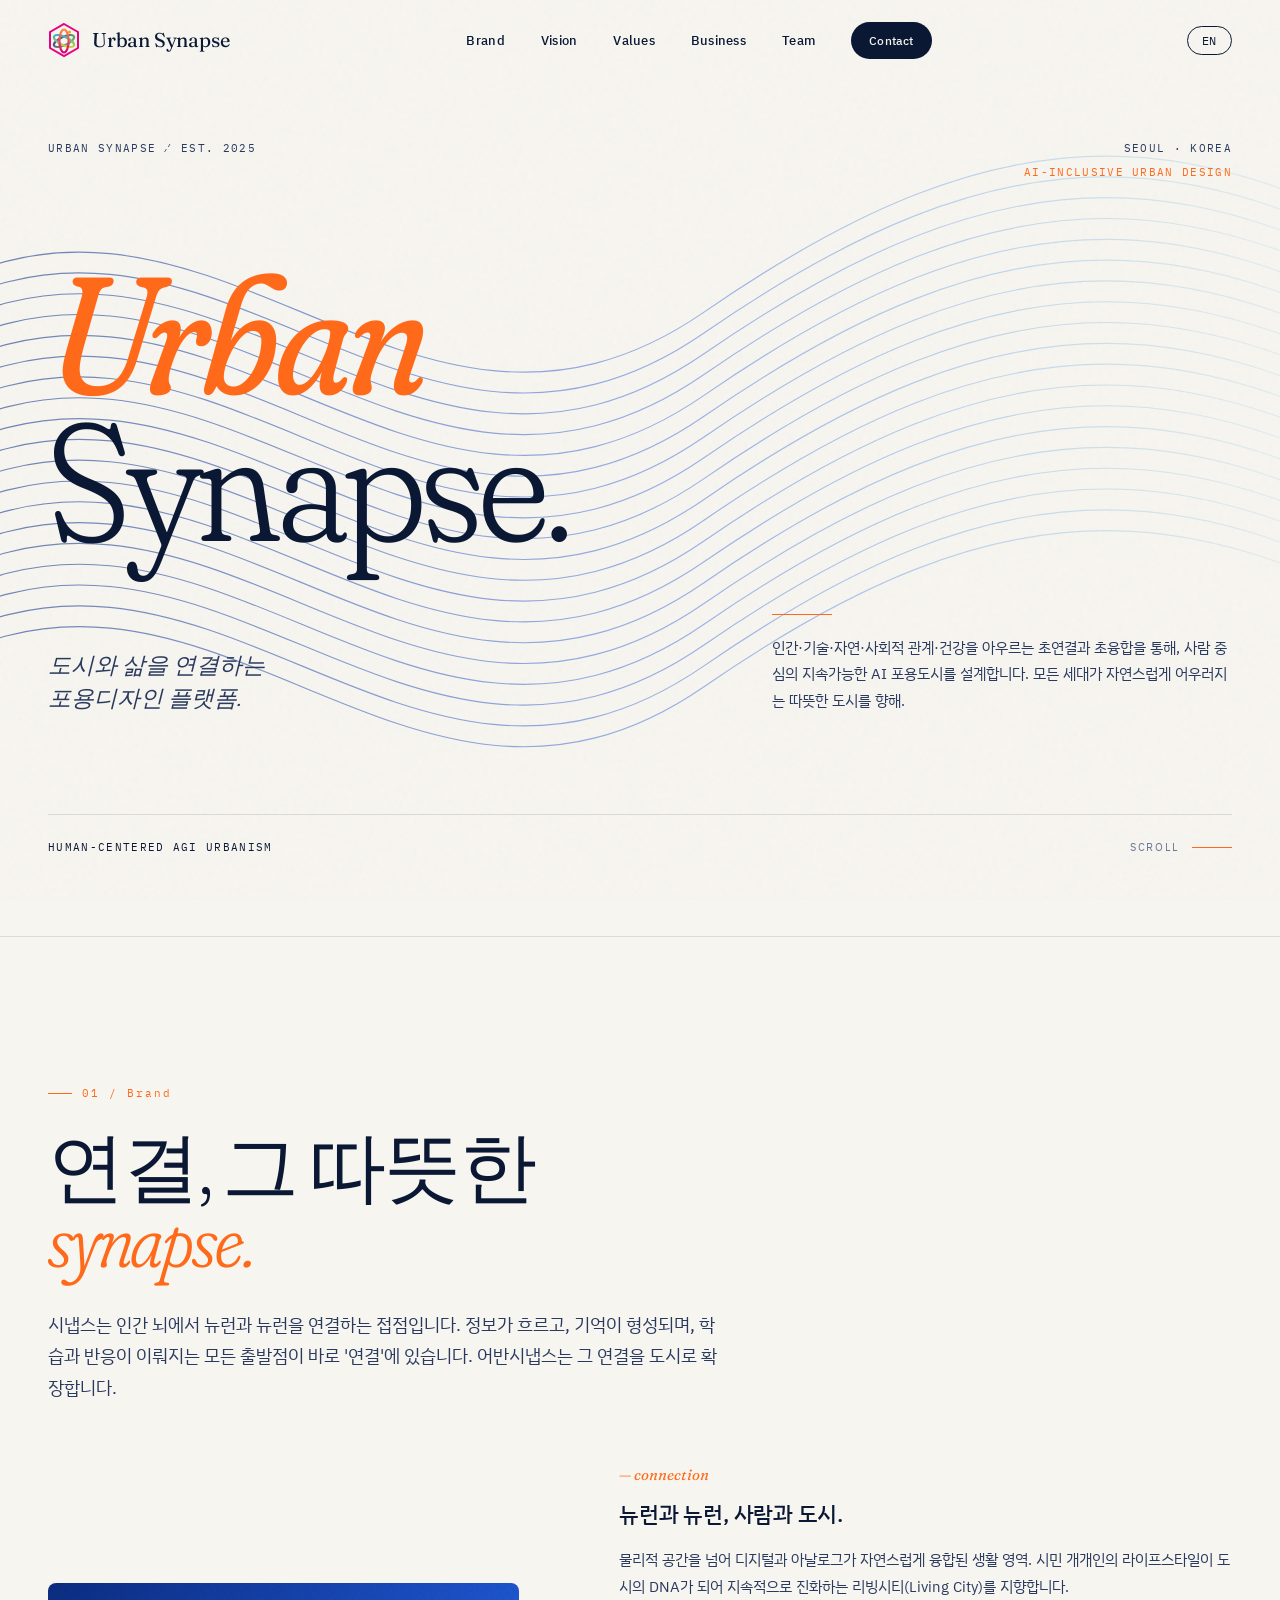
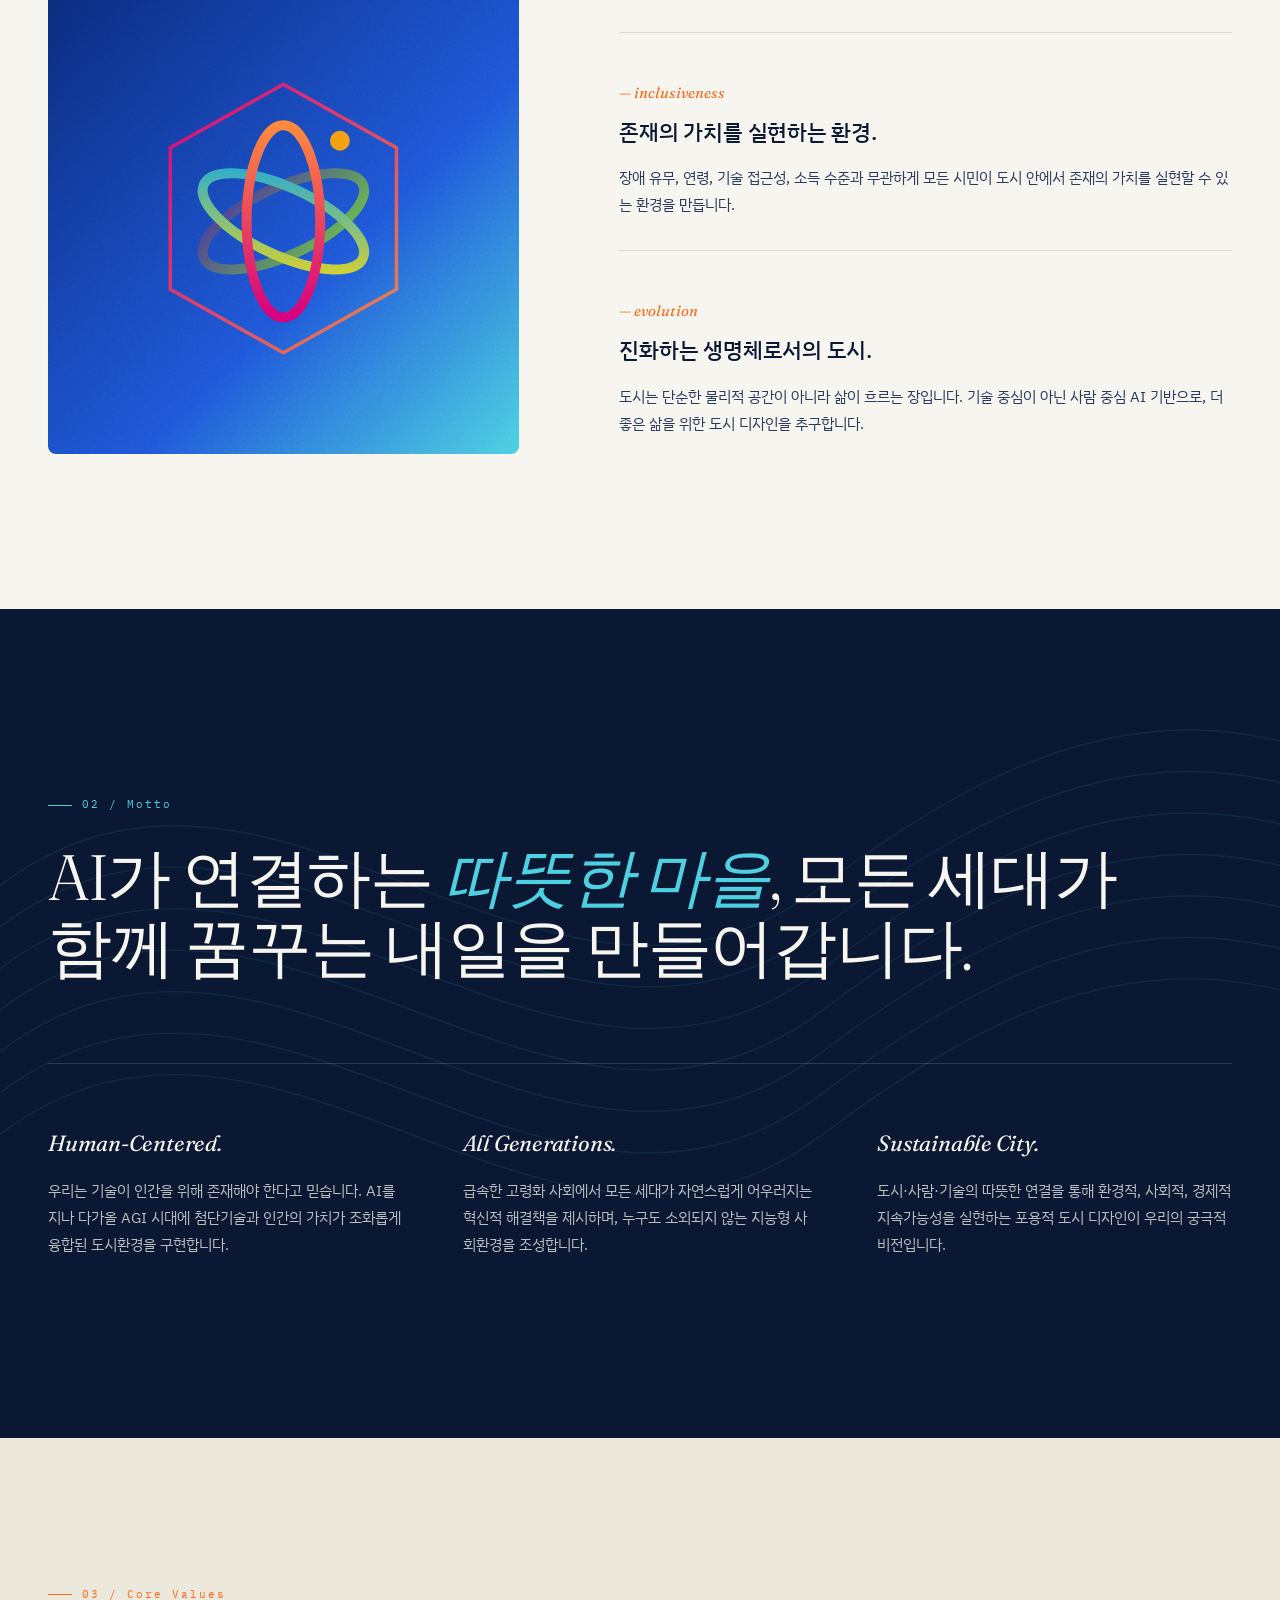
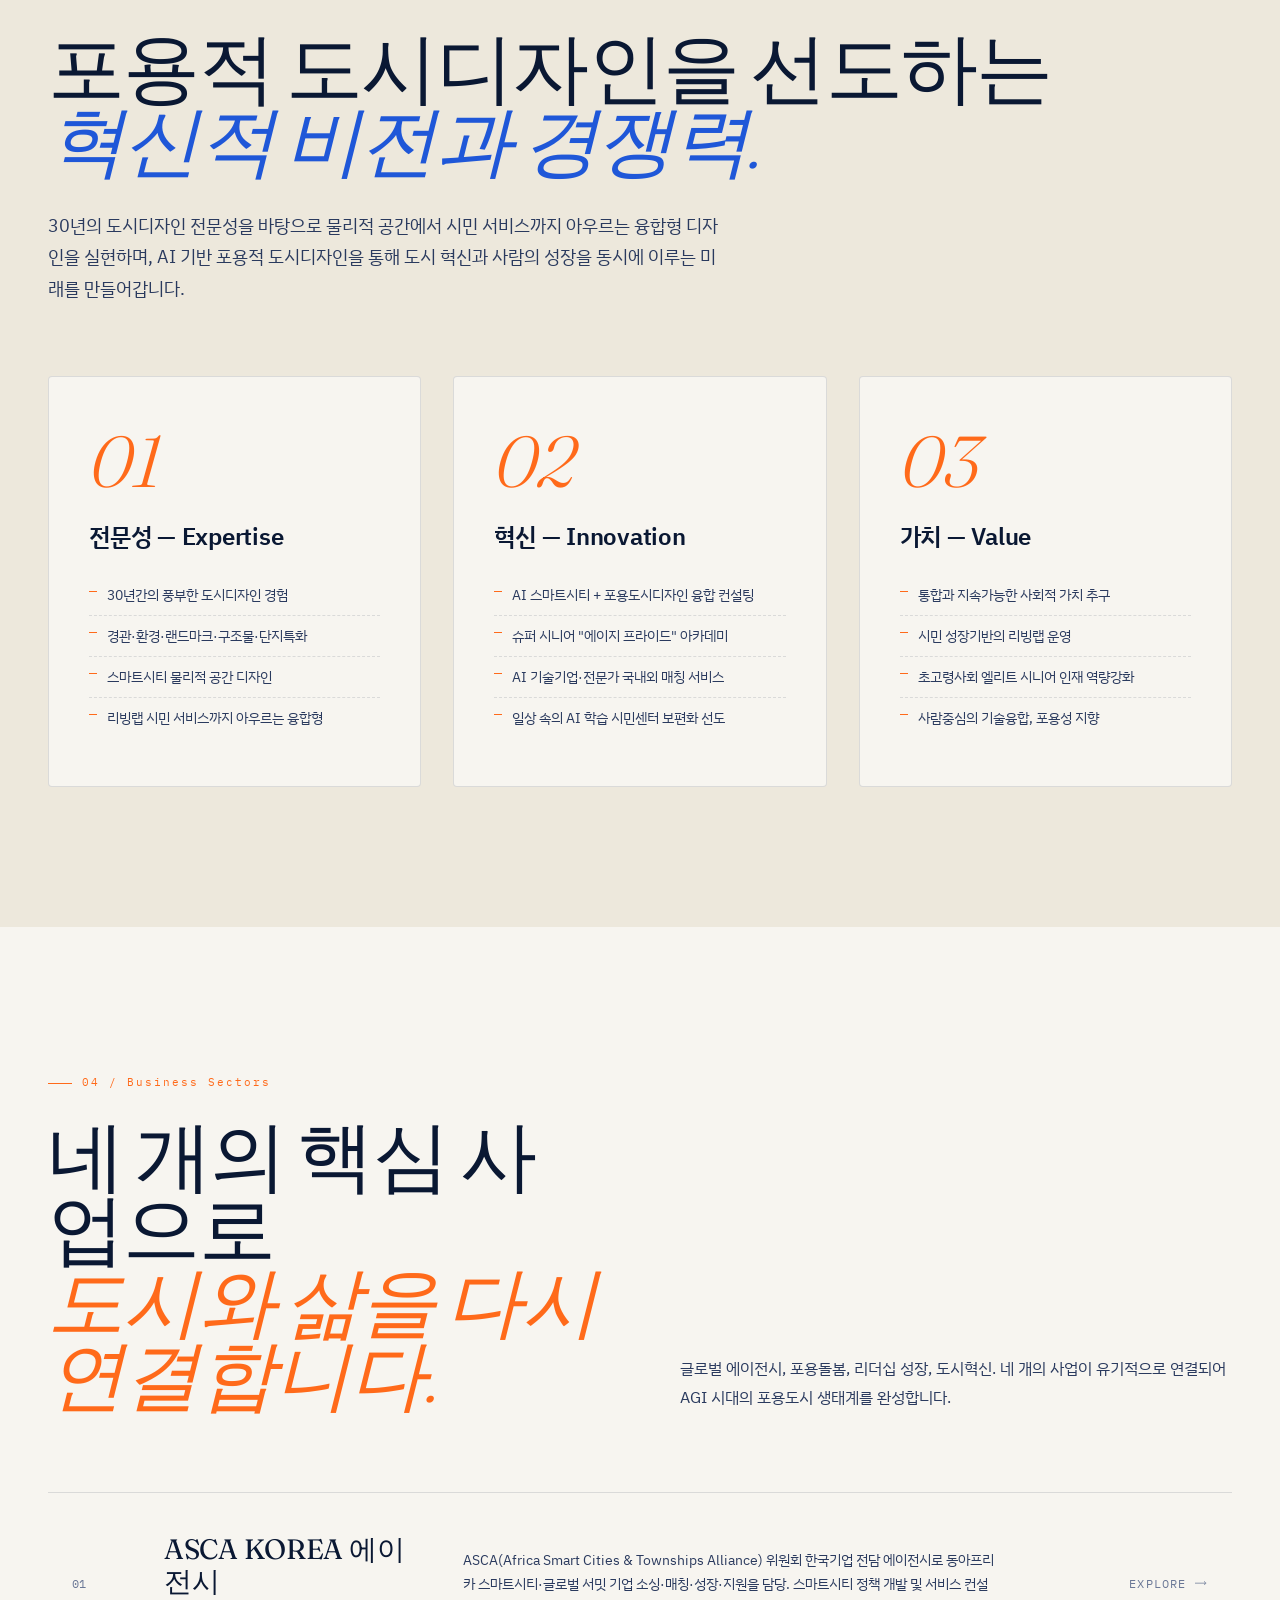
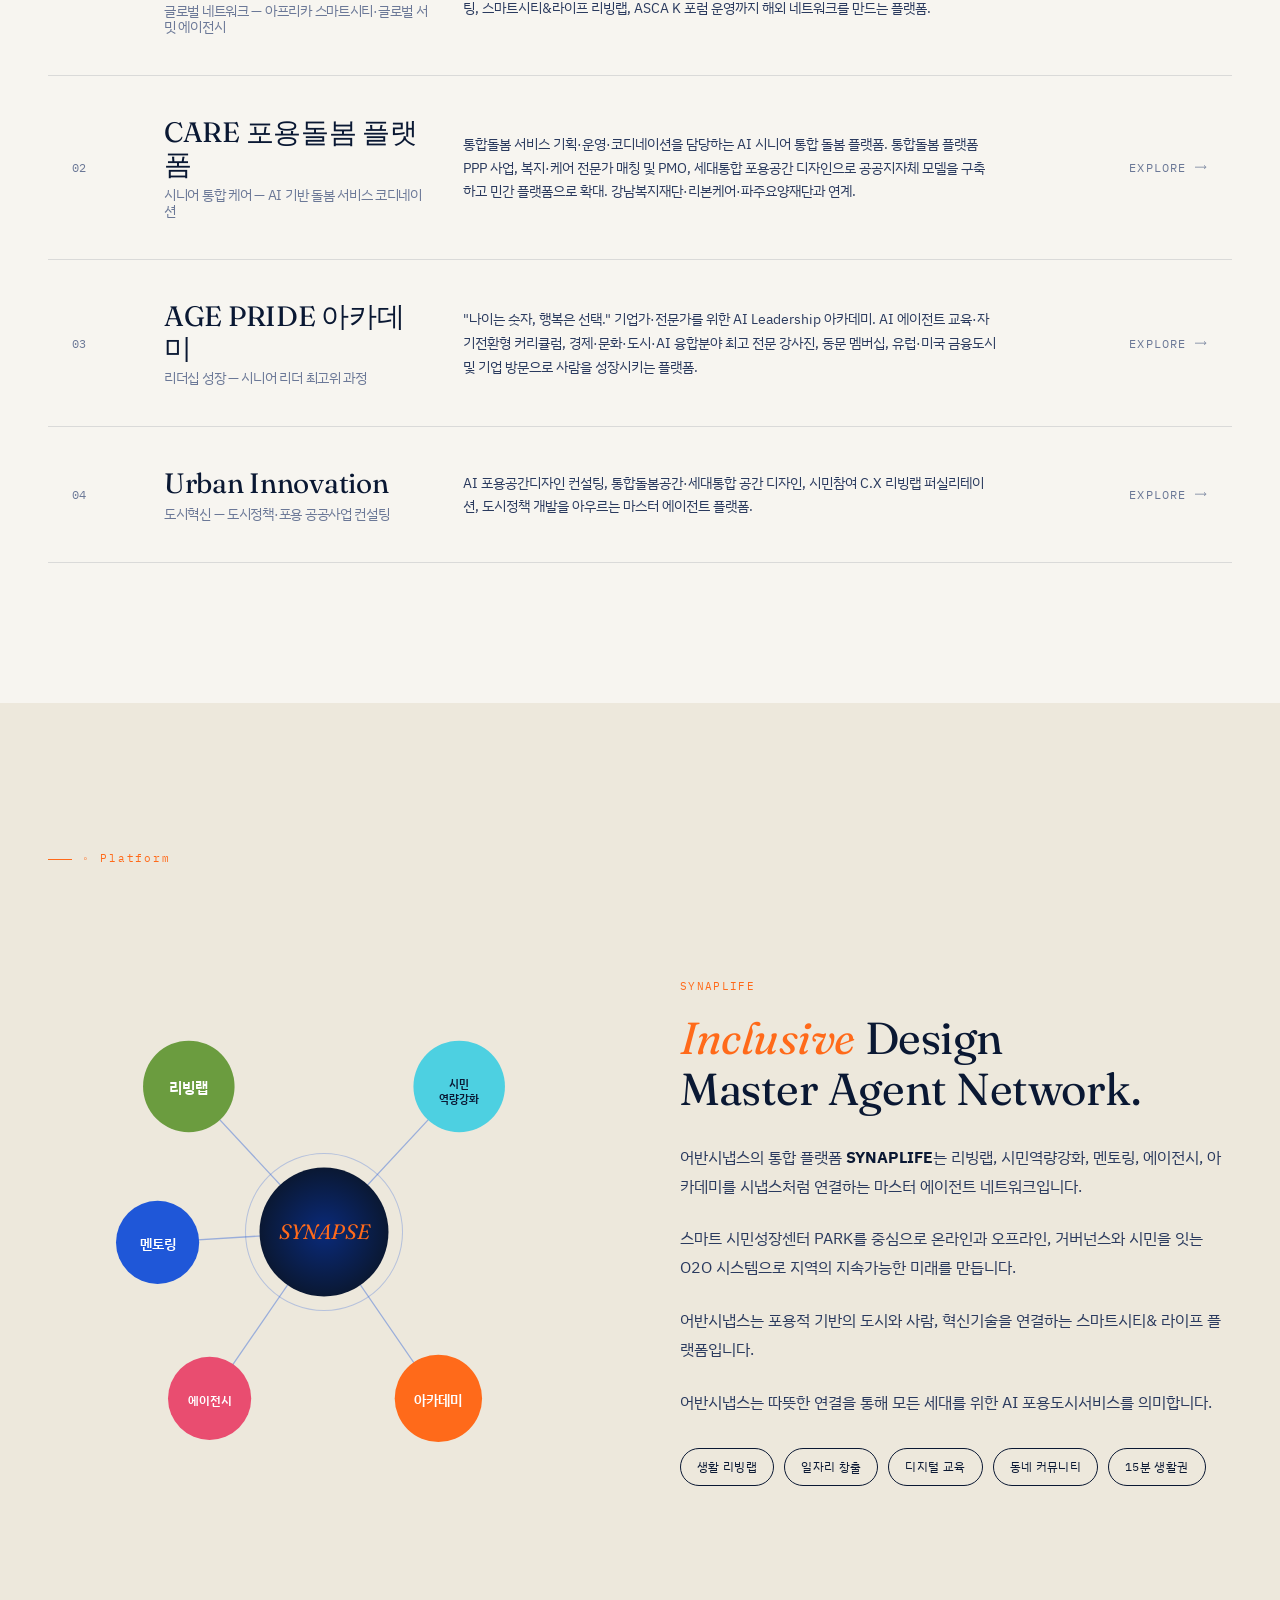
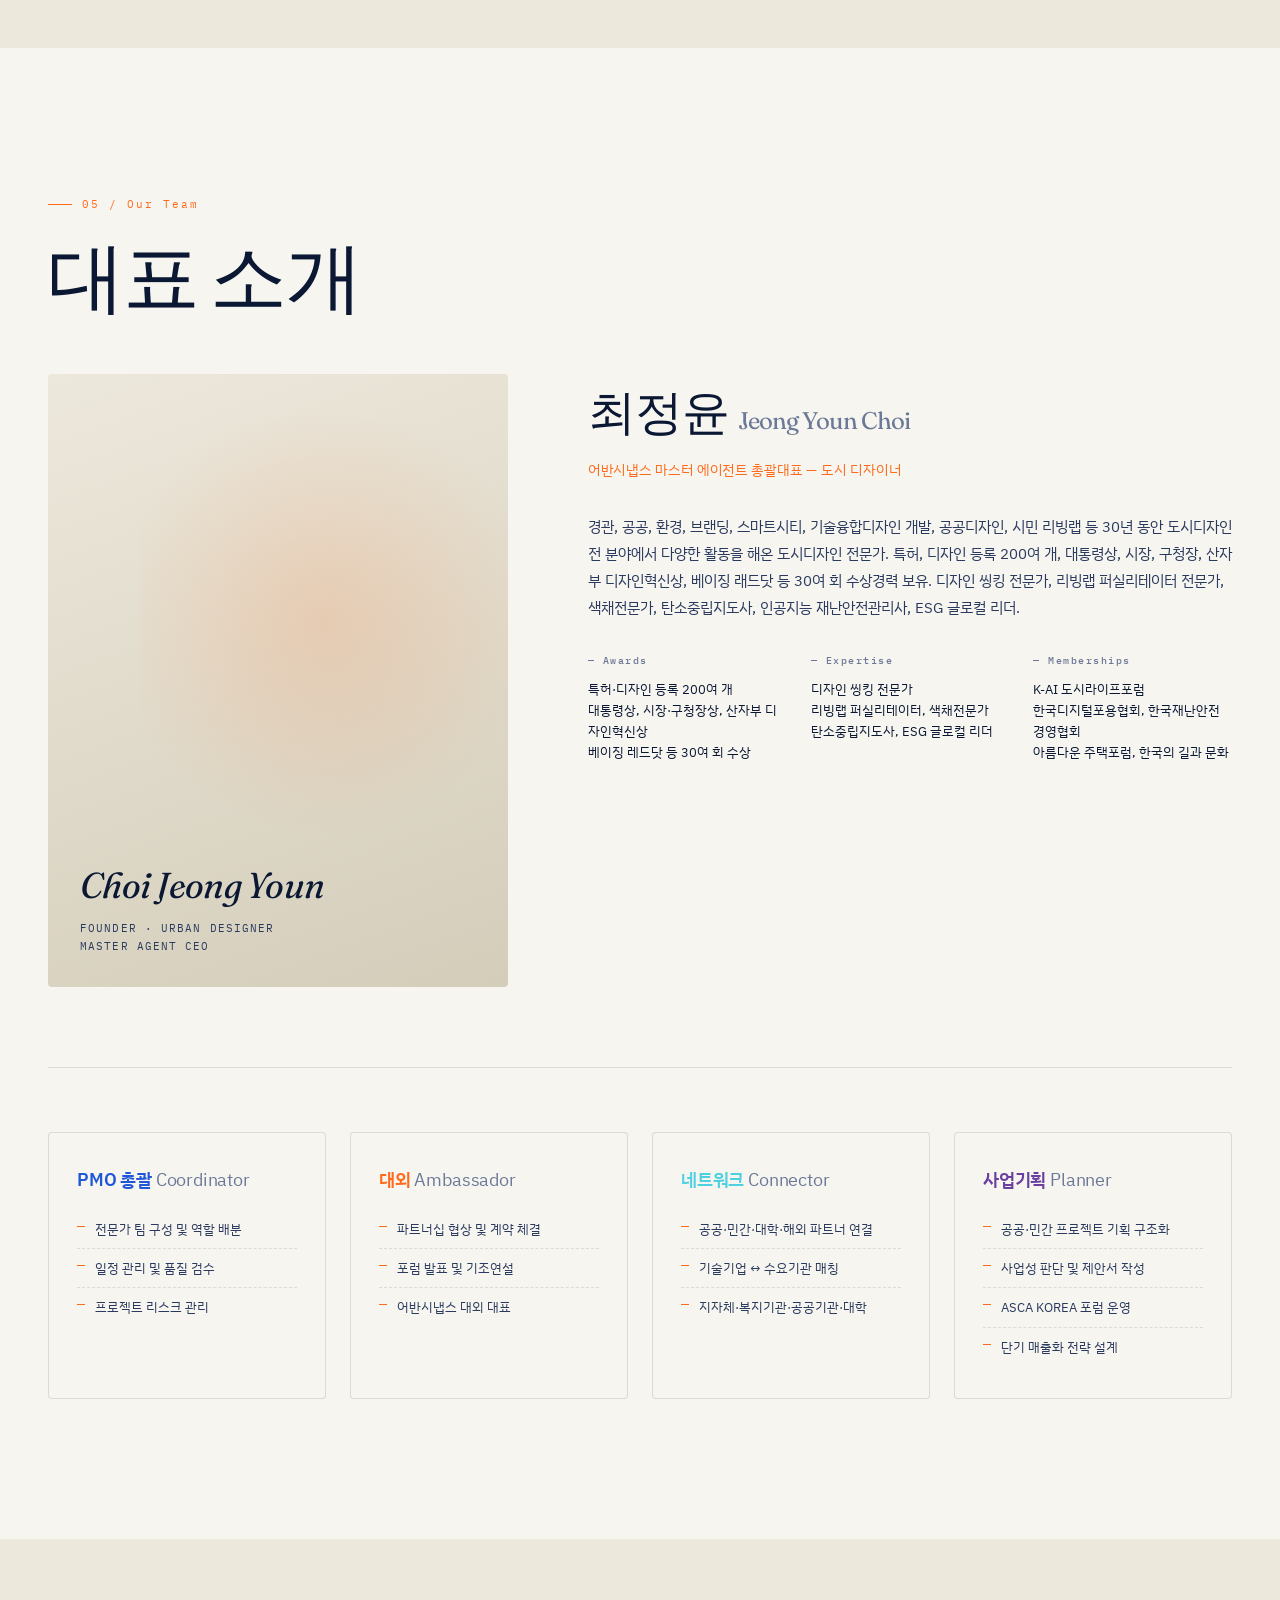
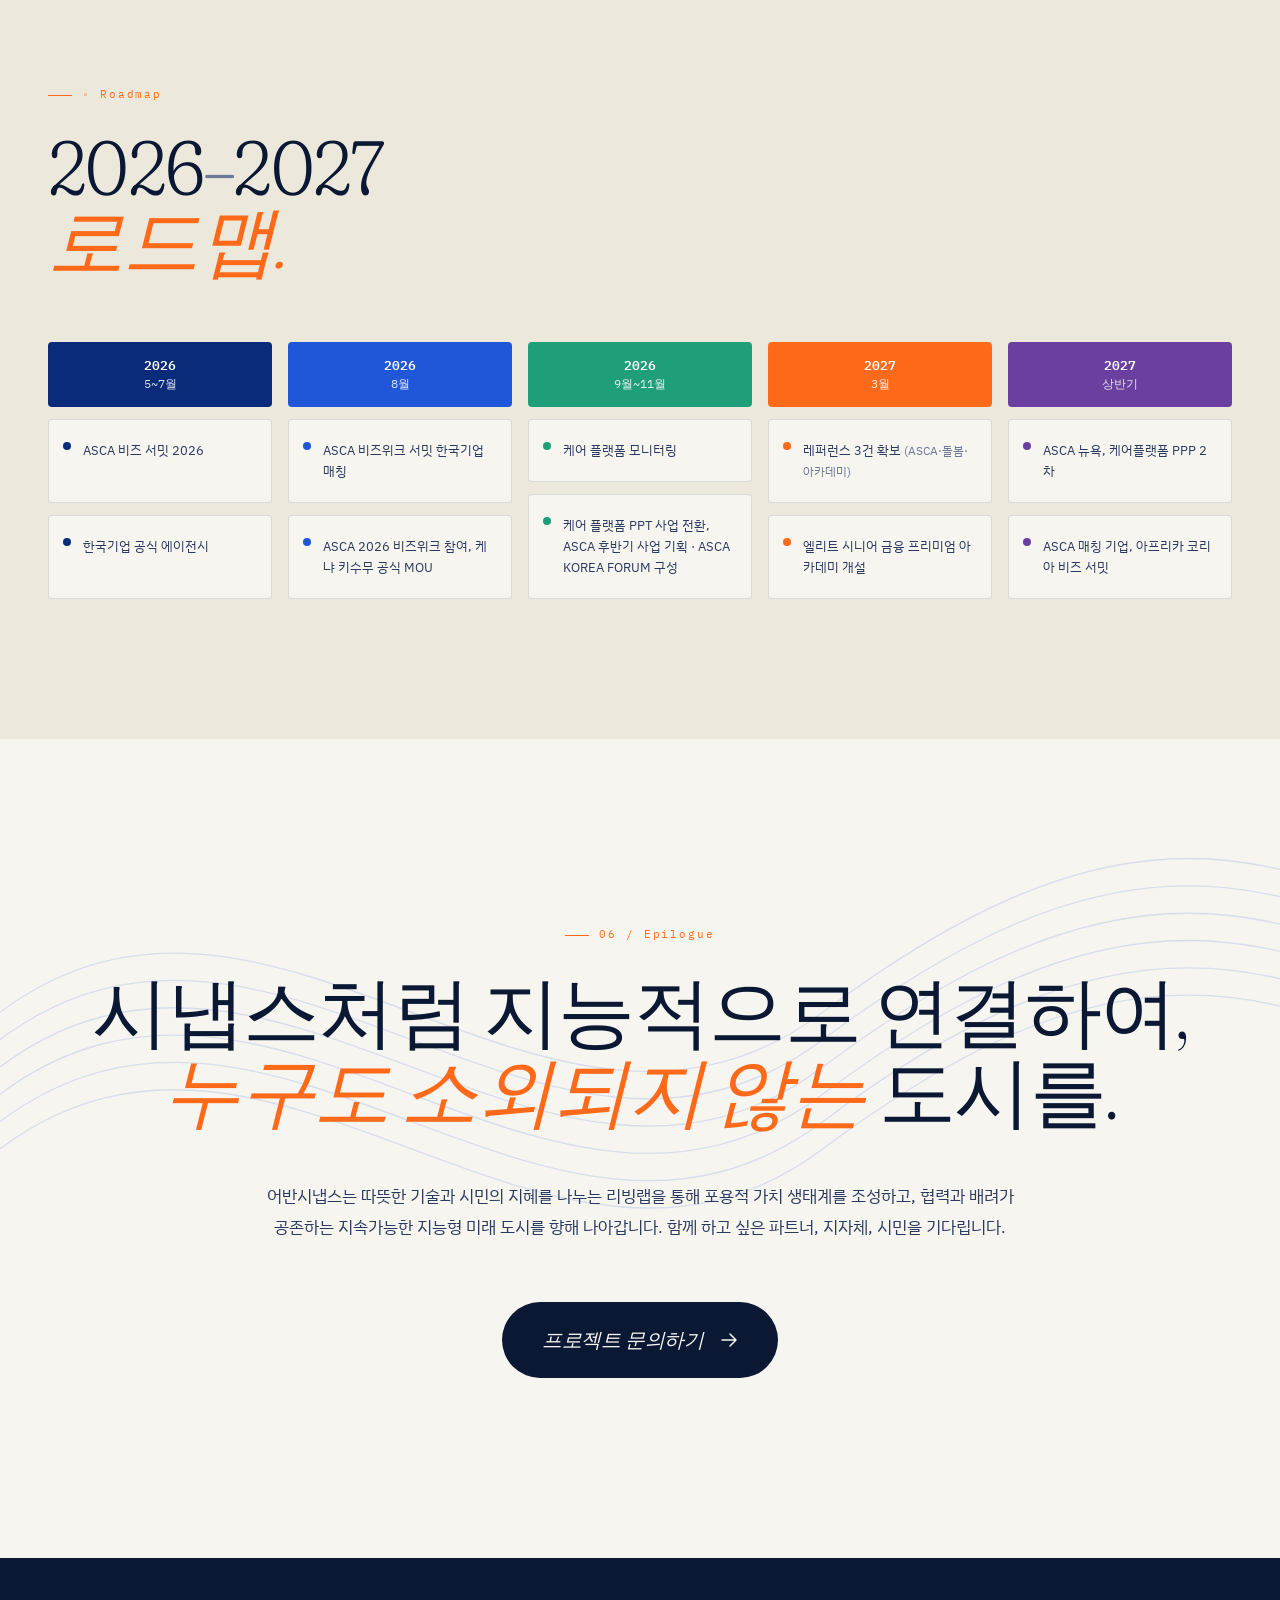
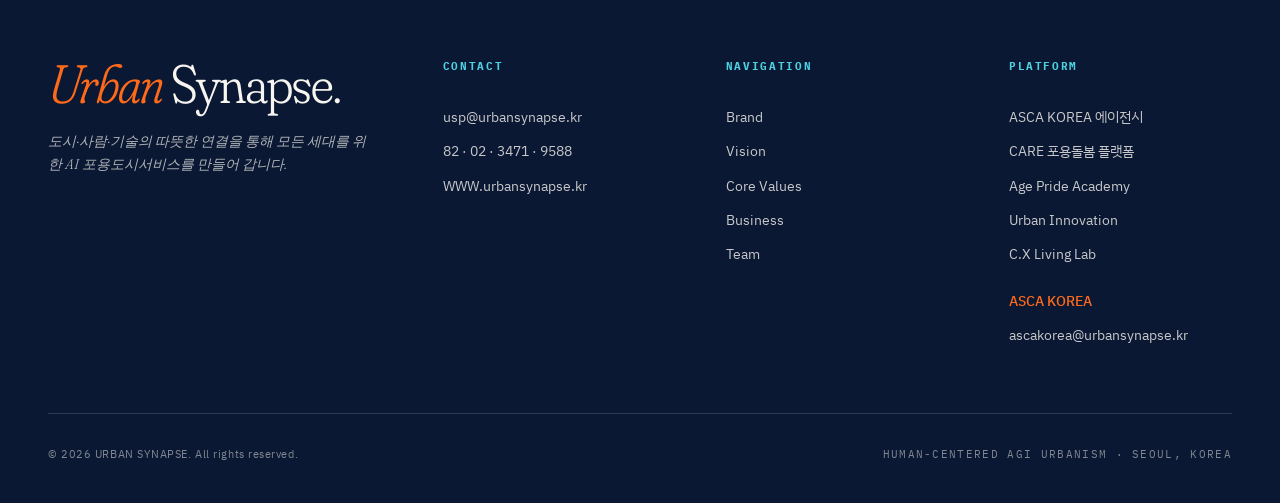
==== commit 62e32314: "index.html" ====
--- a/index.html
+++ b/index.html
@@ -3,13 +3,13 @@
 <head>
 <meta charset="UTF-8" />
 <meta name="viewport" content="width=device-width, initial-scale=1.0" />
-<title>URBAN SYNAPSE — 어반시냅스 | AI 포용도시 마스터 에이전트 플랫폼</title>
-<meta name="description" content="어반시냅스(Urban Synapse)는 도시와 사람, 혁신기술을 연결하는 AI 포용도시 마스터 에이전트 플랫폼입니다. ASCA KOREA 에이전시, CARE 포용돌봄 플랫폼, AGE PRIDE 아카데미, Urban Innovation 4대 사업을 운영합니다." />
+<title>URBAN SYNAPSE — 어반시냅스 | AI 포용 스마트시티 라이프 플랫폼</title>
+<meta name="description" content="어반시냅스는 스마트시티, AI 통합돌봄, 포용도시·라이프, 리빙랩과 시니어 교육을 기획하는 전문 컨설팅 기업입니다." />
 <meta name="keywords" content="어반시냅스, Urban Synapse, 스마트시티, 포용도시, ASCA KOREA, CARE 포용돌봄, AGE PRIDE 아카데미, 리빙랩, AI 포용도시서비스" />
 <link rel="canonical" href="https://www.urbansynapse.kr/" />
 <link rel="icon" type="image/svg+xml" href="data:image/svg+xml,<svg xmlns='http://www.w3.org/2000/svg' viewBox='0 0 32 36'><polygon points='16,2 30,10 30,26 16,34 2,26 2,10' stroke='url(%23hg)' stroke-width='2' fill='%23f7f5f0'/><ellipse cx='16' cy='19' rx='11' ry='4.2' stroke='url(%23pg)' stroke-width='2.2' fill='none' transform='rotate(-25 16 19)'/><ellipse cx='16' cy='19' rx='11' ry='4.2' stroke='url(%23by)' stroke-width='2.2' fill='none' transform='rotate(25 16 19)'/><ellipse cx='16' cy='19' rx='4.6' ry='11.5' stroke='url(%23om)' stroke-width='2.2' fill='none'/><circle cx='21.5' cy='10' r='1.5' fill='%23f2a30f'/><defs><linearGradient id='hg' x1='0' y1='0' x2='32' y2='36'><stop offset='0' stop-color='%23e6007e'/><stop offset='1' stop-color='%23ff8a3d'/></linearGradient><linearGradient id='pg' x1='0' y1='0' x2='1' y2='1'><stop offset='0' stop-color='%234c3aa0'/><stop offset='1' stop-color='%236dc24b'/></linearGradient><linearGradient id='by' x1='0' y1='0' x2='1' y2='1'><stop offset='0' stop-color='%231ba9e0'/><stop offset='1' stop-color='%23e8d61f'/></linearGradient><linearGradient id='om' x1='0' y1='0' x2='0' y2='1'><stop offset='0' stop-color='%23ff8a3d'/><stop offset='1' stop-color='%23d6007f'/></linearGradient></defs></svg>" />
 <meta property="og:type" content="website" />
-<meta property="og:title" content="URBAN SYNAPSE — 어반시냅스 | AI 포용도시 마스터 에이전트 플랫폼" />
+<meta property="og:title" content="URBAN SYNAPSE — 어반시냅스 | AI 포용 스마트시티 라이프 플랫폼" />
 <meta property="og:description" content="도시·사람·기술의 따뜻한 연결을 통해 모든 세대를 위한 AI 포용도시서비스를 만들어갑니다." />
 <meta property="og:url" content="https://www.urbansynapse.kr/" />
 <meta property="og:locale" content="ko_KR" />
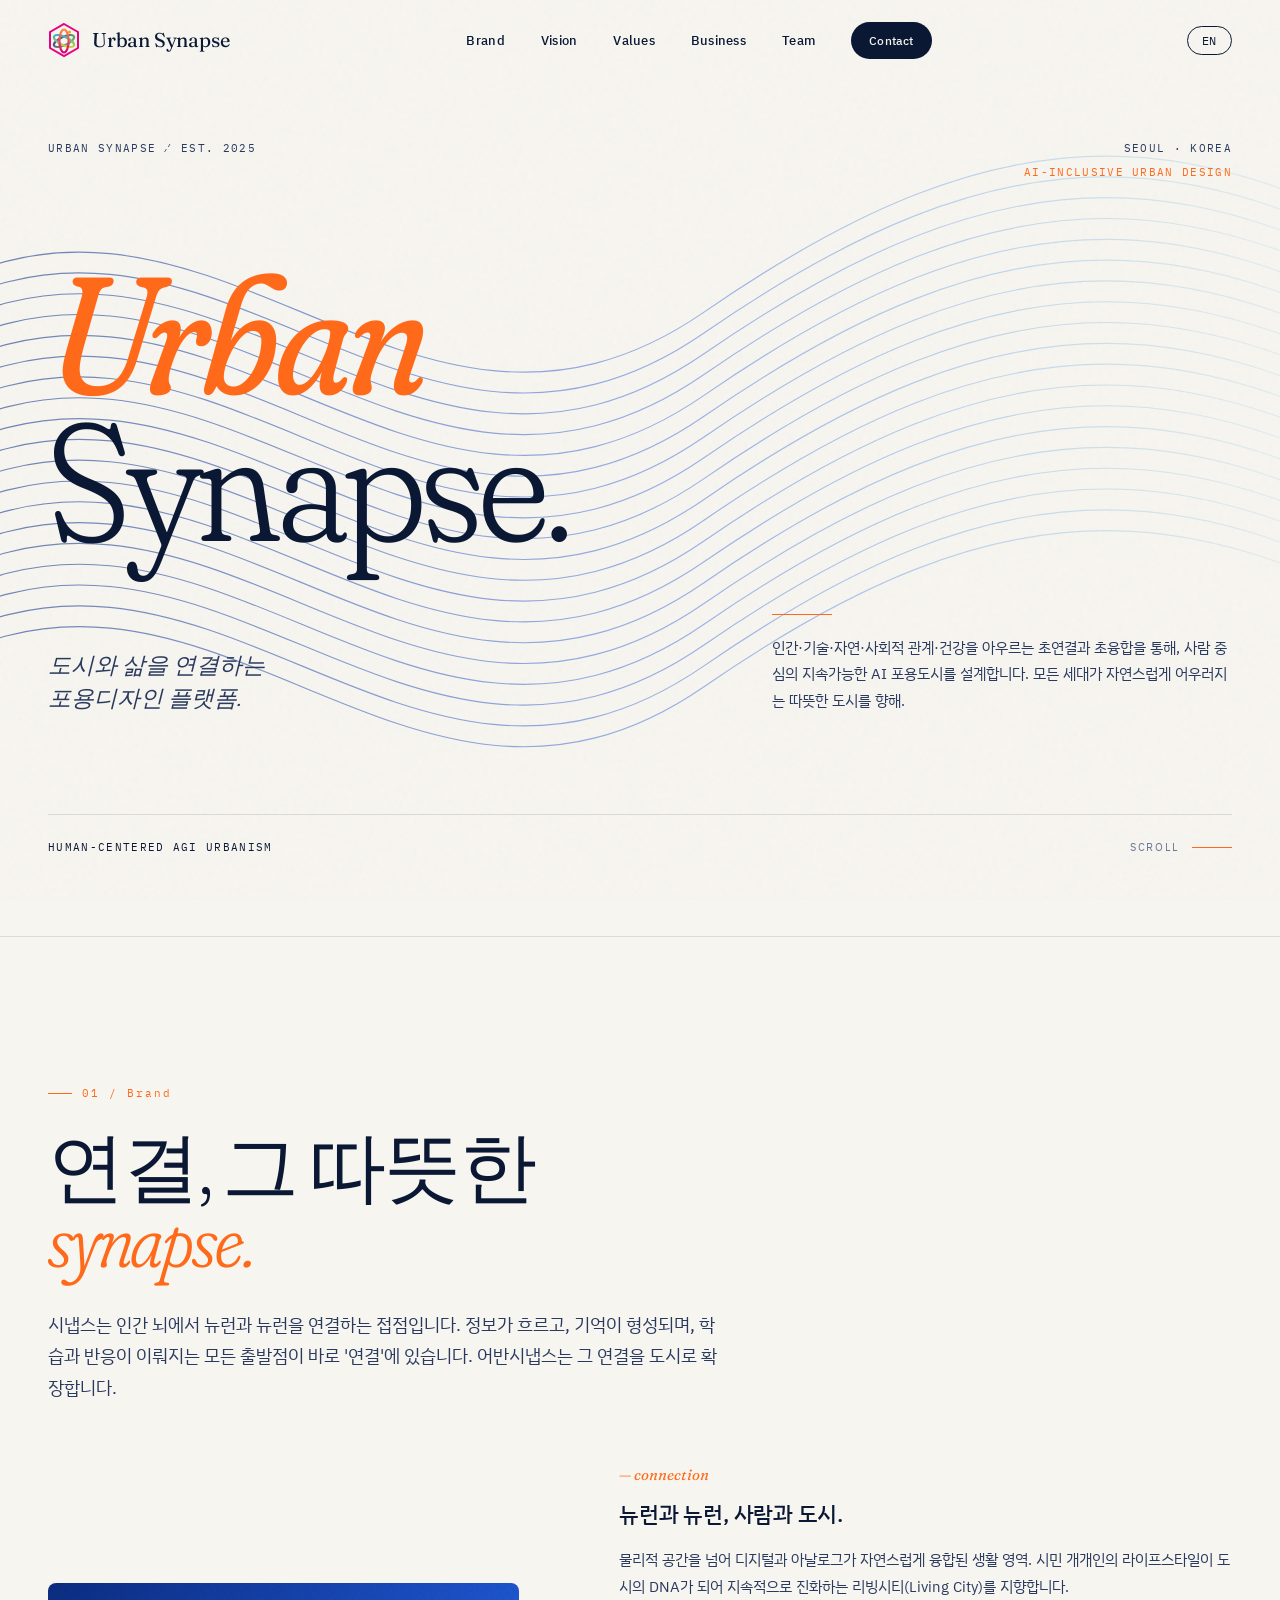
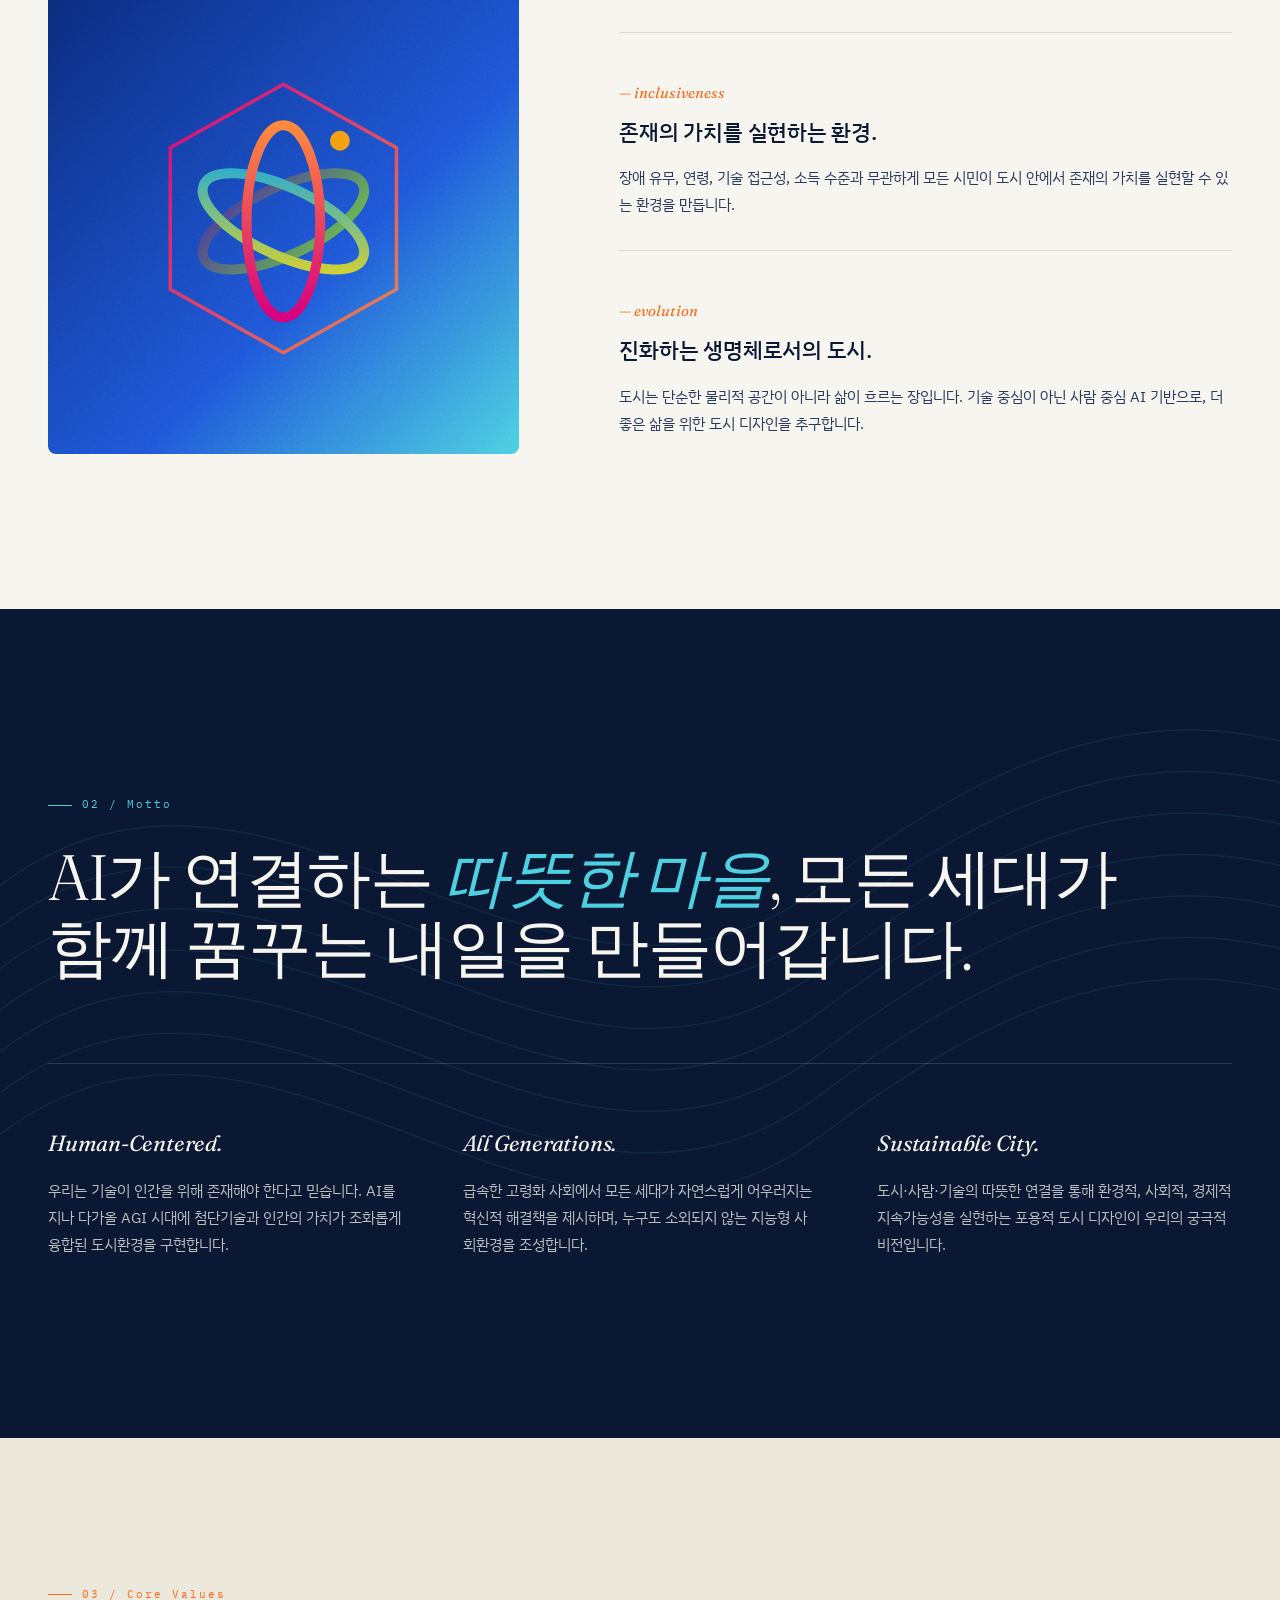
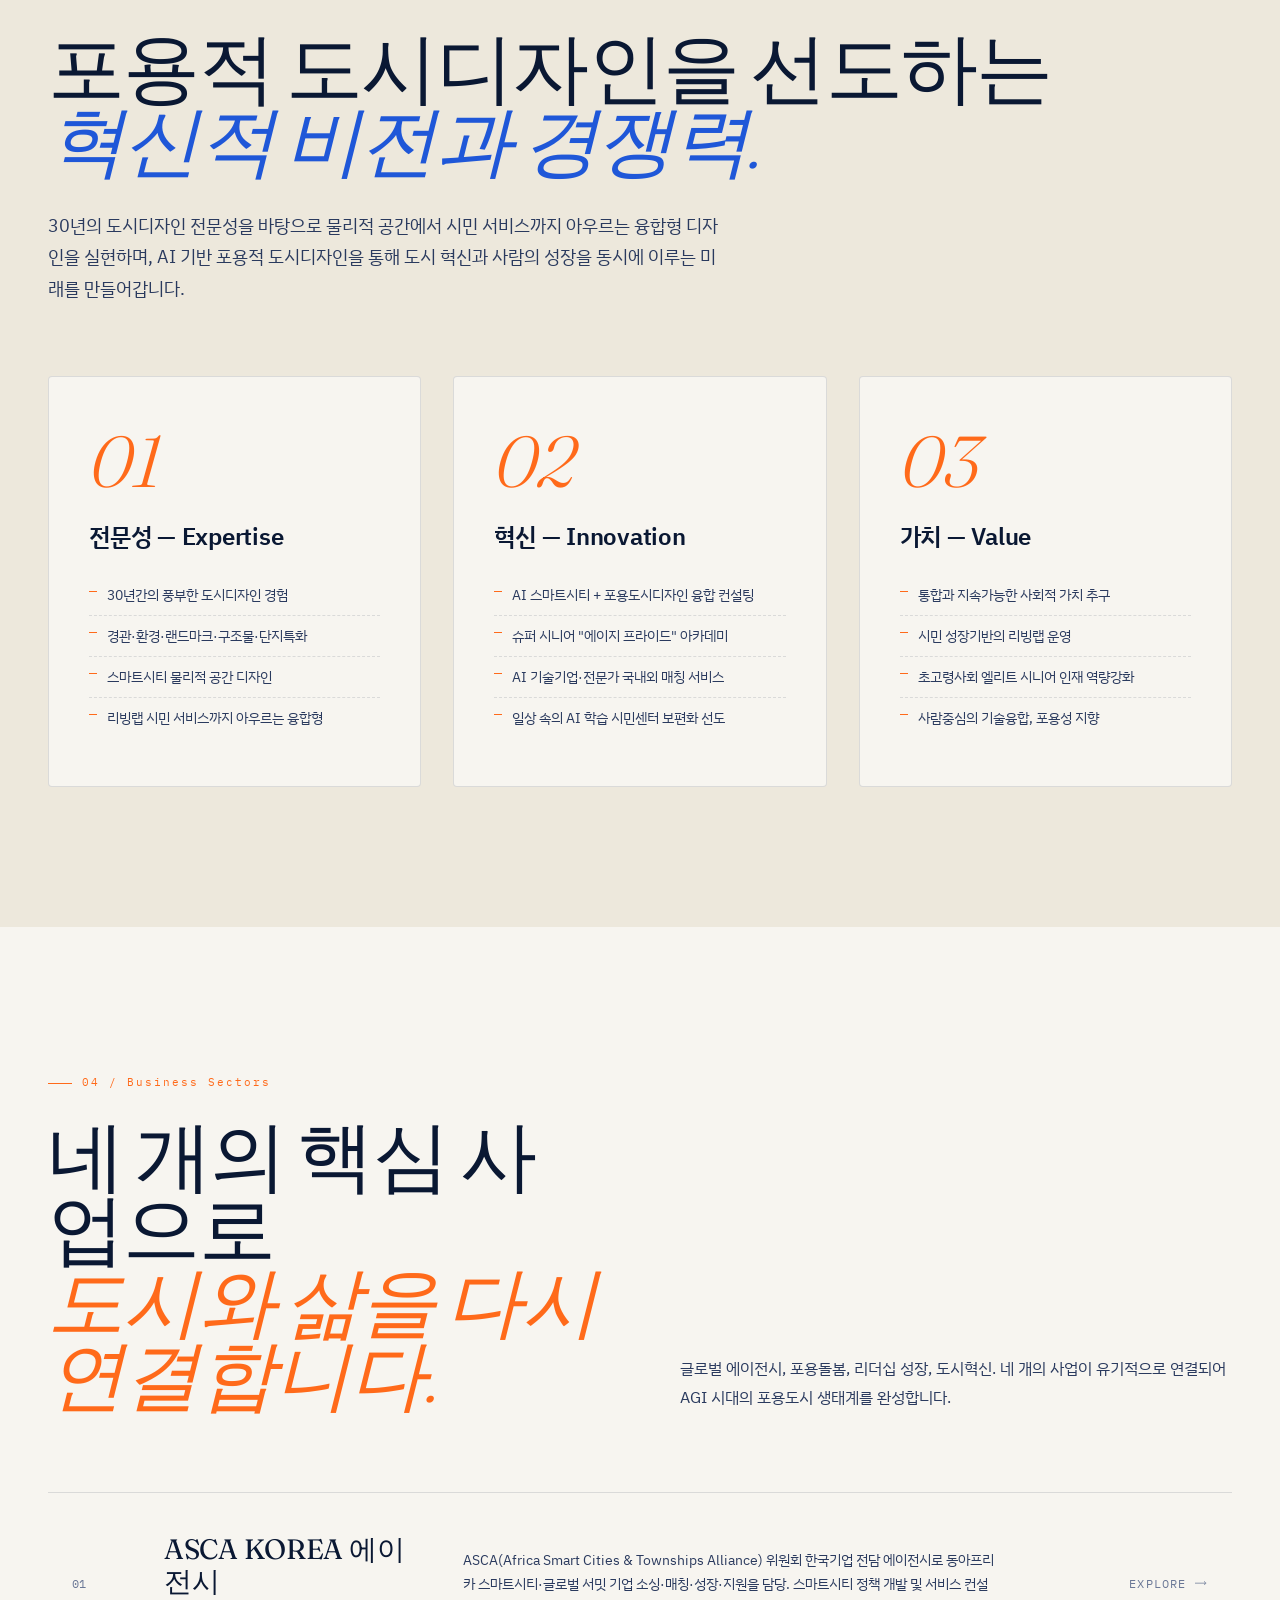
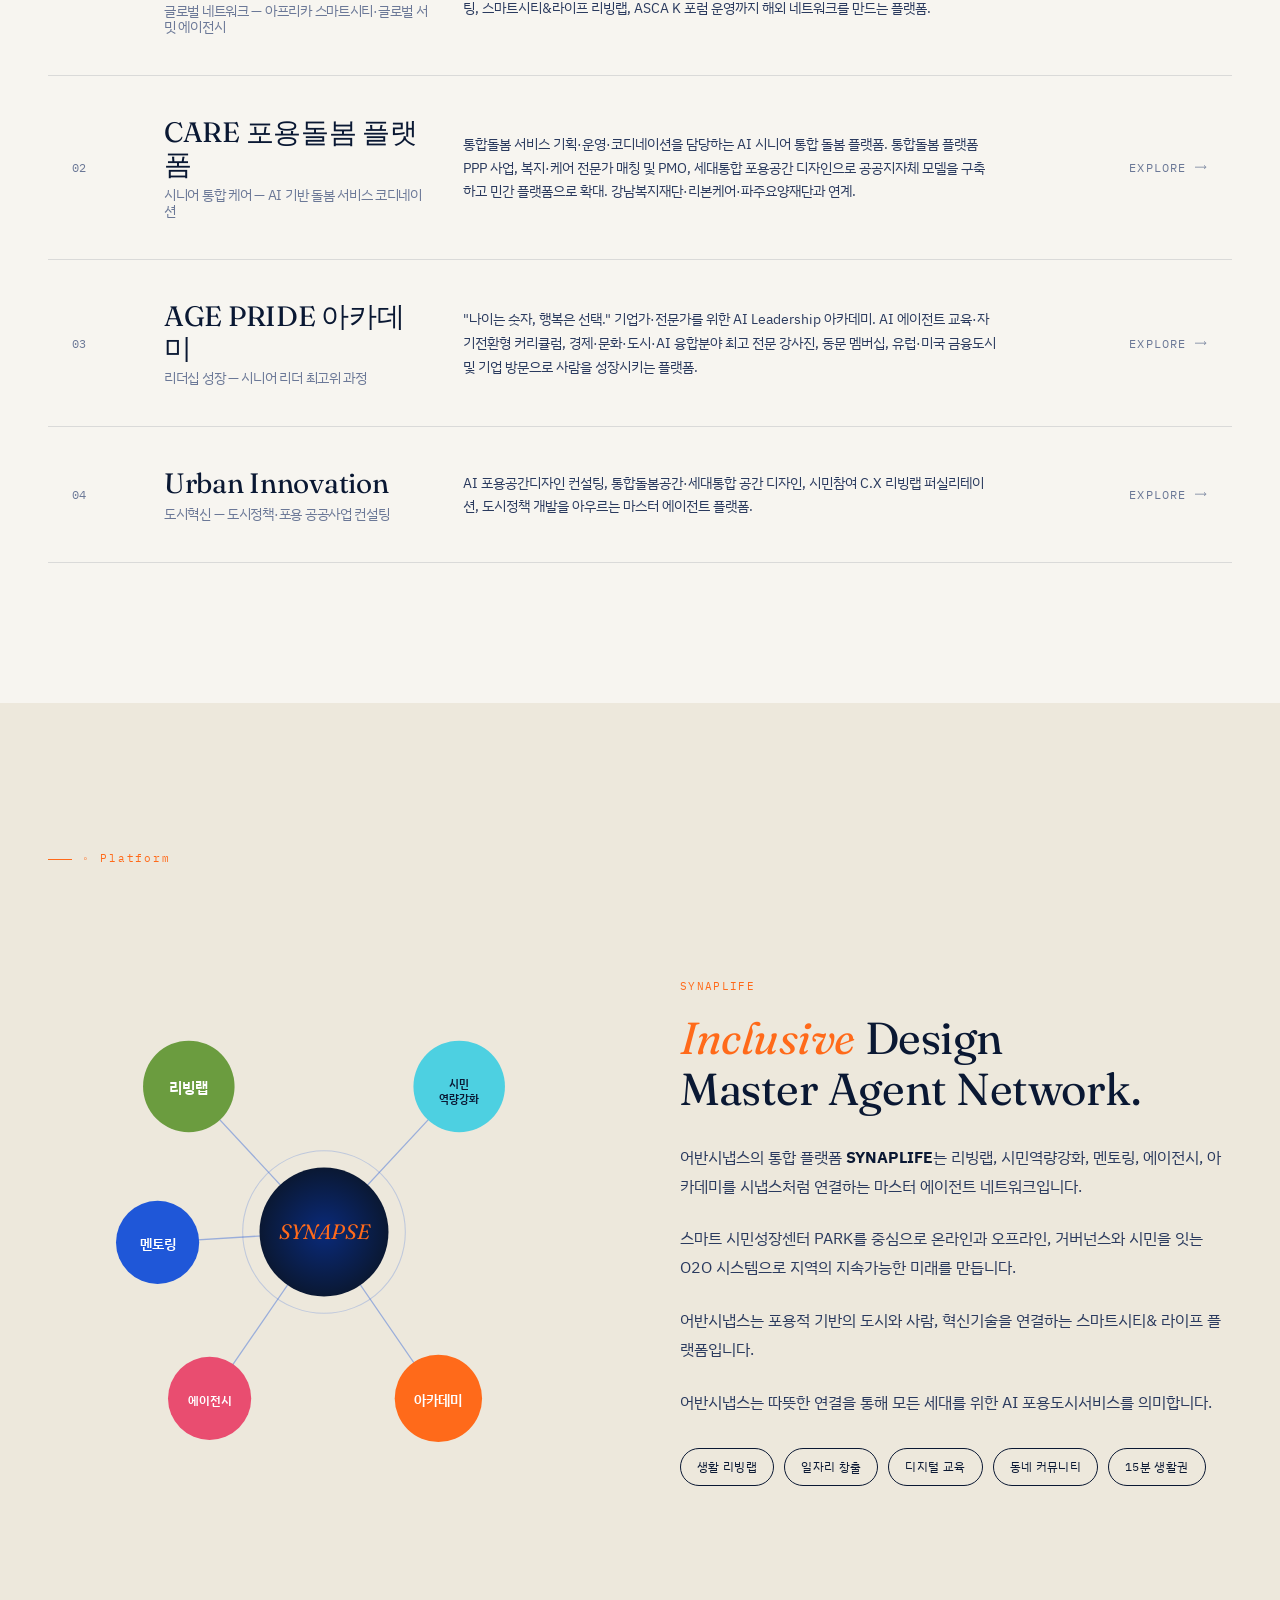
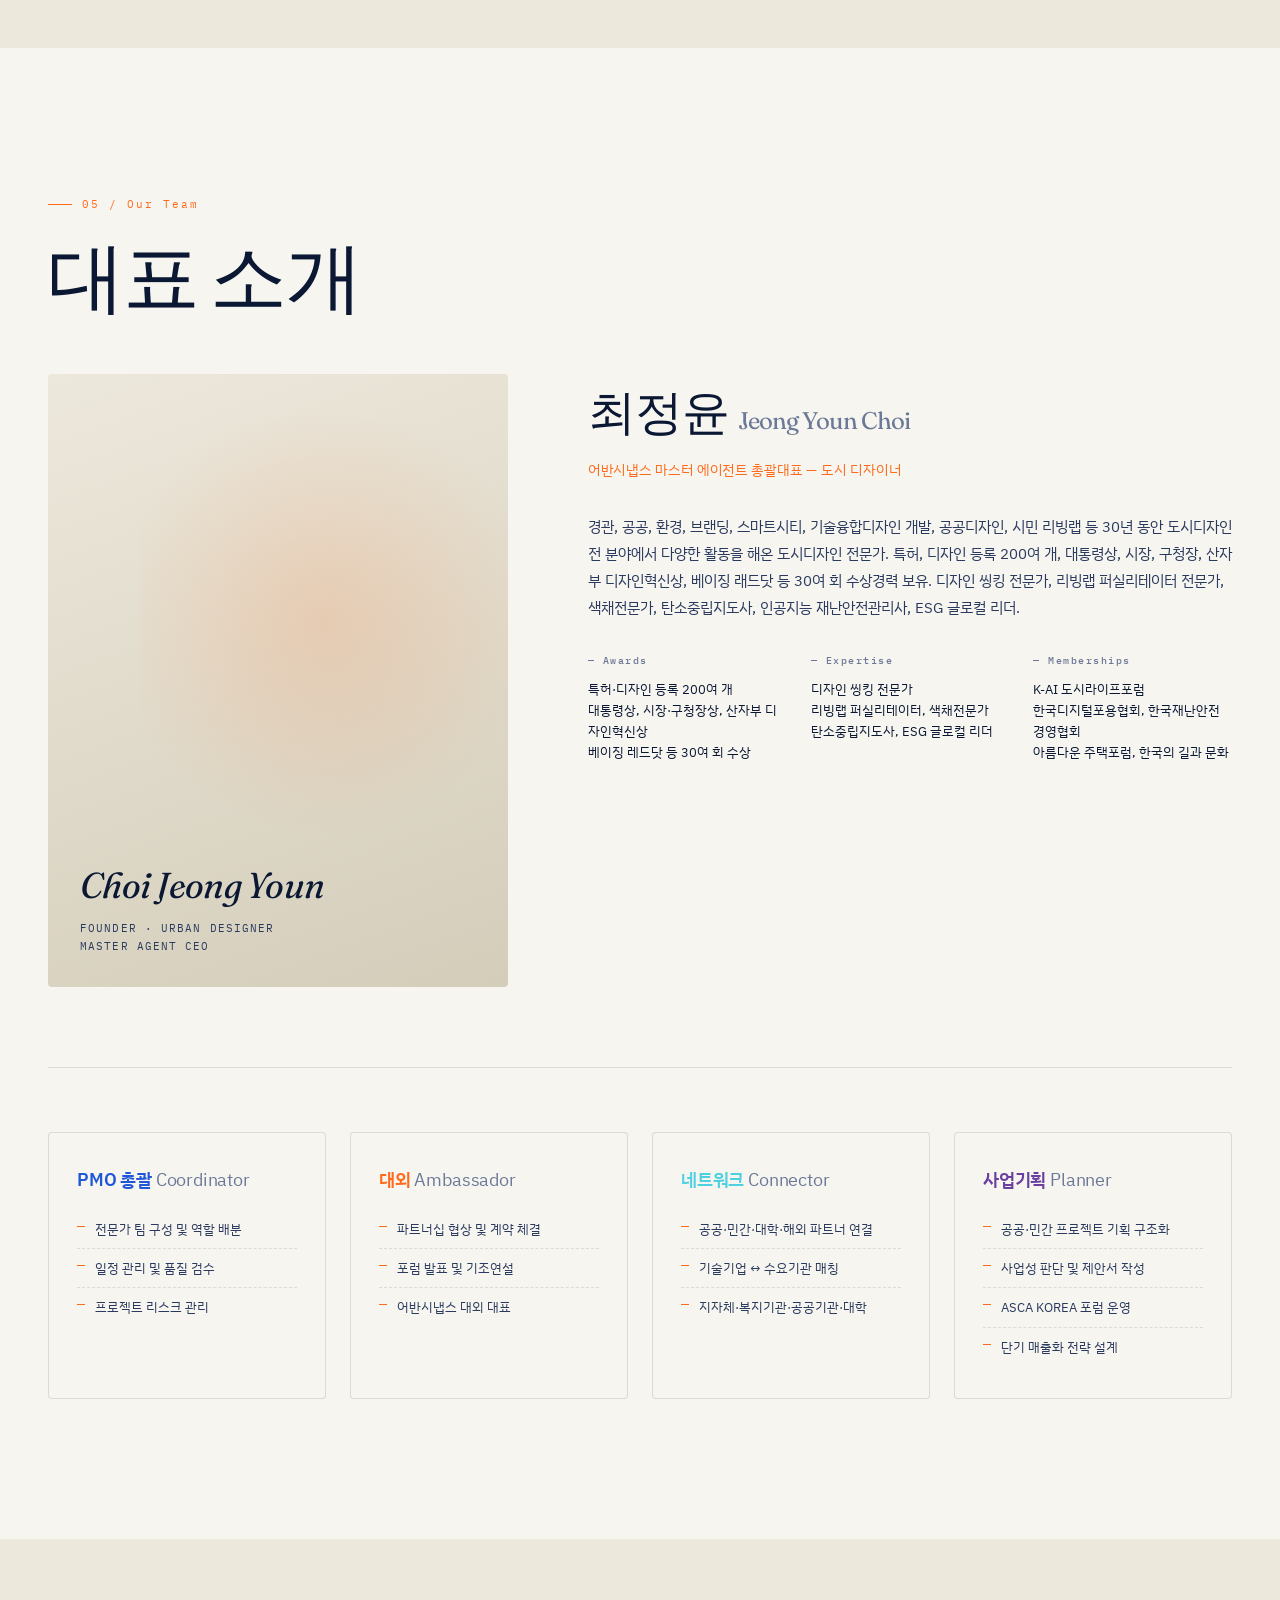
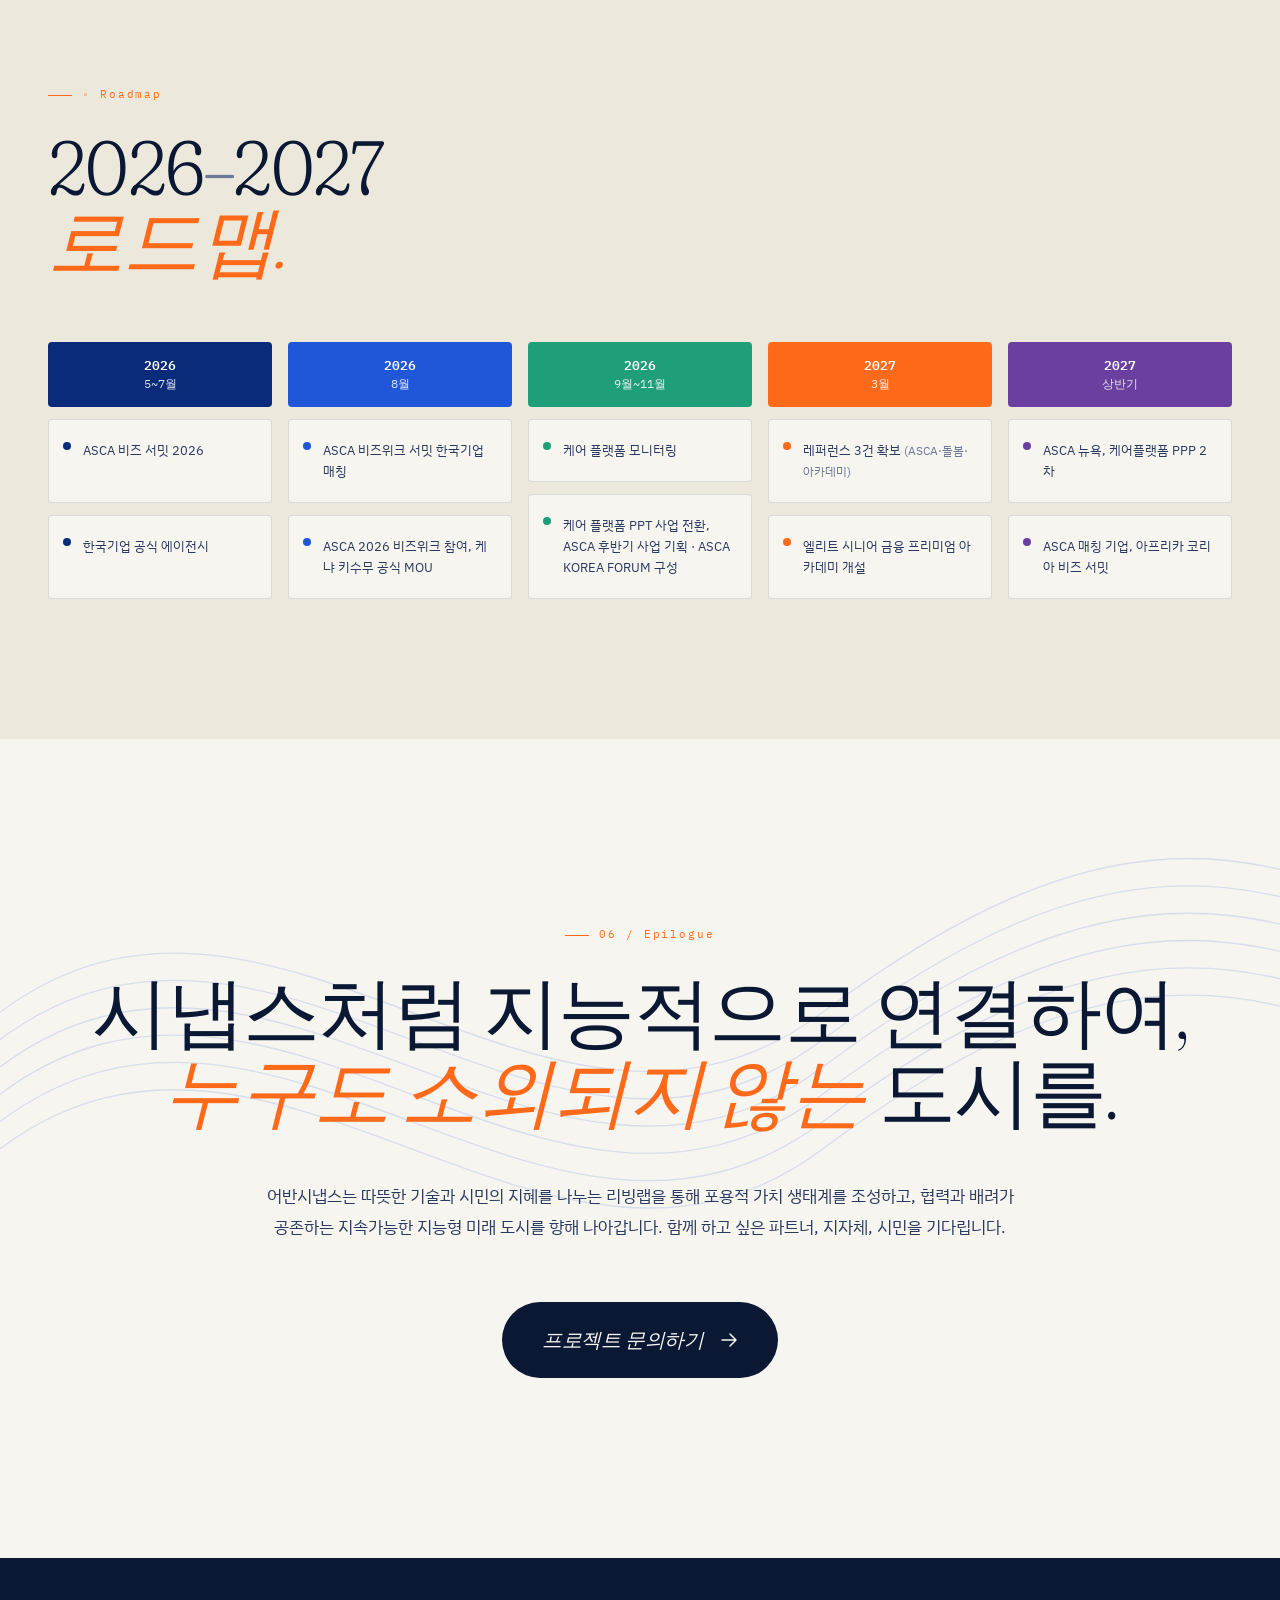
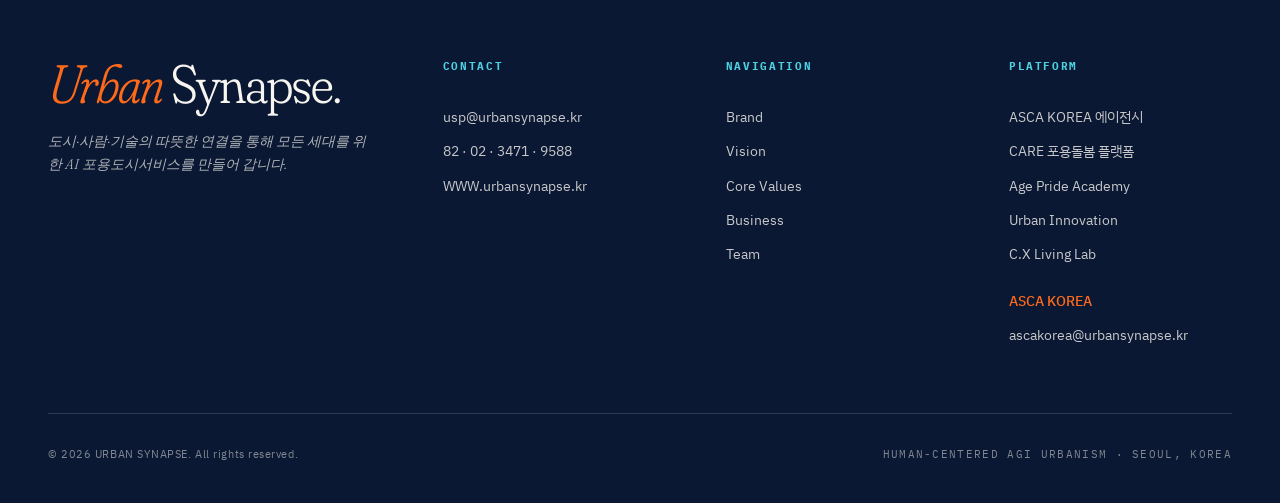
==== commit f1dbe5db: "index.html" ====
--- a/index.html
+++ b/index.html
@@ -3,13 +3,13 @@
 <head>
 <meta charset="UTF-8" />
 <meta name="viewport" content="width=device-width, initial-scale=1.0" />
-<title>URBAN SYNAPSE — 어반시냅스 | AI 포용 스마트시티 라이프 플랫폼</title>
+<title>URBAN SYNAPSE| AI 포용 스마트시티 라이프 플랫폼</title>
 <meta name="description" content="어반시냅스는 스마트시티, AI 통합돌봄, 포용도시·라이프, 리빙랩과 시니어 교육을 기획하는 전문 컨설팅 기업입니다." />
 <meta name="keywords" content="어반시냅스, Urban Synapse, 스마트시티, 포용도시, ASCA KOREA, CARE 포용돌봄, AGE PRIDE 아카데미, 리빙랩, AI 포용도시서비스" />
 <link rel="canonical" href="https://www.urbansynapse.kr/" />
 <link rel="icon" type="image/svg+xml" href="data:image/svg+xml,<svg xmlns='http://www.w3.org/2000/svg' viewBox='0 0 32 36'><polygon points='16,2 30,10 30,26 16,34 2,26 2,10' stroke='url(%23hg)' stroke-width='2' fill='%23f7f5f0'/><ellipse cx='16' cy='19' rx='11' ry='4.2' stroke='url(%23pg)' stroke-width='2.2' fill='none' transform='rotate(-25 16 19)'/><ellipse cx='16' cy='19' rx='11' ry='4.2' stroke='url(%23by)' stroke-width='2.2' fill='none' transform='rotate(25 16 19)'/><ellipse cx='16' cy='19' rx='4.6' ry='11.5' stroke='url(%23om)' stroke-width='2.2' fill='none'/><circle cx='21.5' cy='10' r='1.5' fill='%23f2a30f'/><defs><linearGradient id='hg' x1='0' y1='0' x2='32' y2='36'><stop offset='0' stop-color='%23e6007e'/><stop offset='1' stop-color='%23ff8a3d'/></linearGradient><linearGradient id='pg' x1='0' y1='0' x2='1' y2='1'><stop offset='0' stop-color='%234c3aa0'/><stop offset='1' stop-color='%236dc24b'/></linearGradient><linearGradient id='by' x1='0' y1='0' x2='1' y2='1'><stop offset='0' stop-color='%231ba9e0'/><stop offset='1' stop-color='%23e8d61f'/></linearGradient><linearGradient id='om' x1='0' y1='0' x2='0' y2='1'><stop offset='0' stop-color='%23ff8a3d'/><stop offset='1' stop-color='%23d6007f'/></linearGradient></defs></svg>" />
 <meta property="og:type" content="website" />
-<meta property="og:title" content="URBAN SYNAPSE — 어반시냅스 | AI 포용 스마트시티 라이프 플랫폼" />
+<meta property="og:title" content="URBAN SYNAPSE| AI 포용 스마트시티 라이프 플랫폼" />
 <meta property="og:description" content="도시·사람·기술의 따뜻한 연결을 통해 모든 세대를 위한 AI 포용도시서비스를 만들어갑니다." />
 <meta property="og:url" content="https://www.urbansynapse.kr/" />
 <meta property="og:locale" content="ko_KR" />
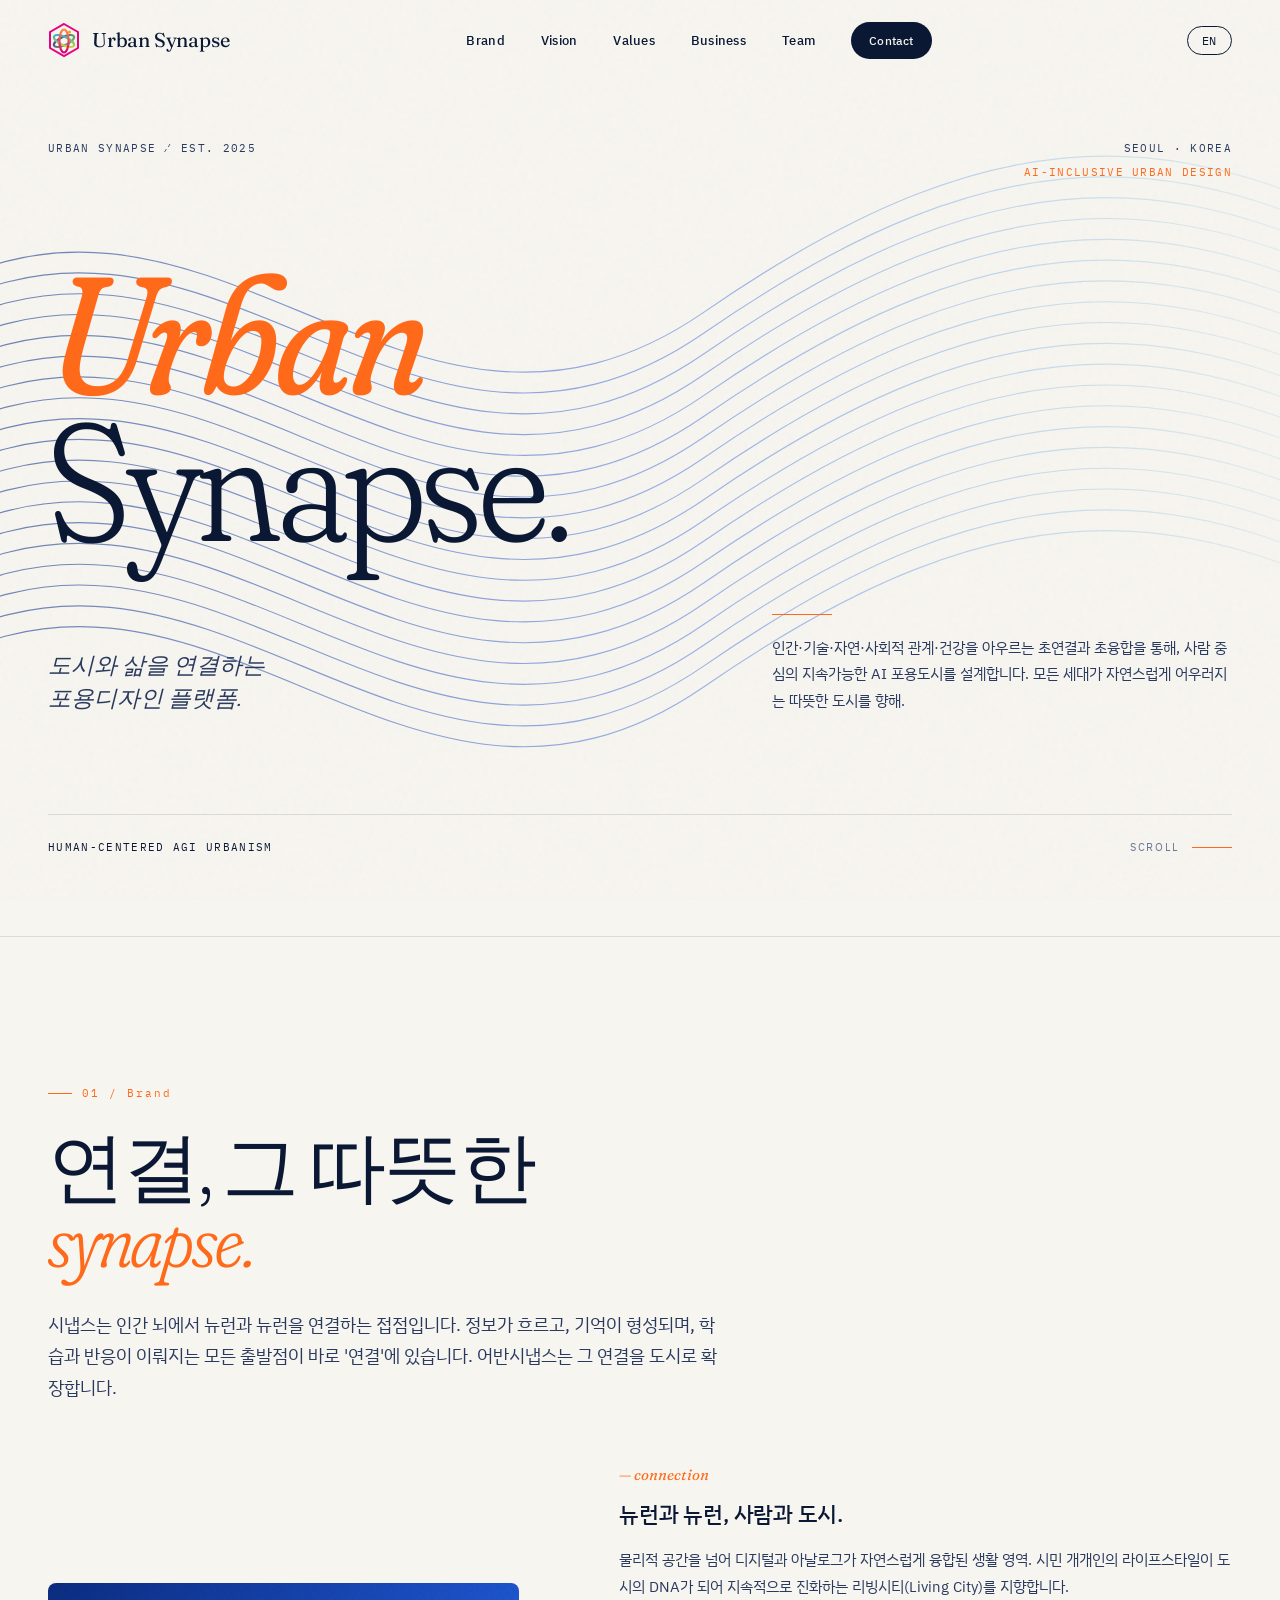
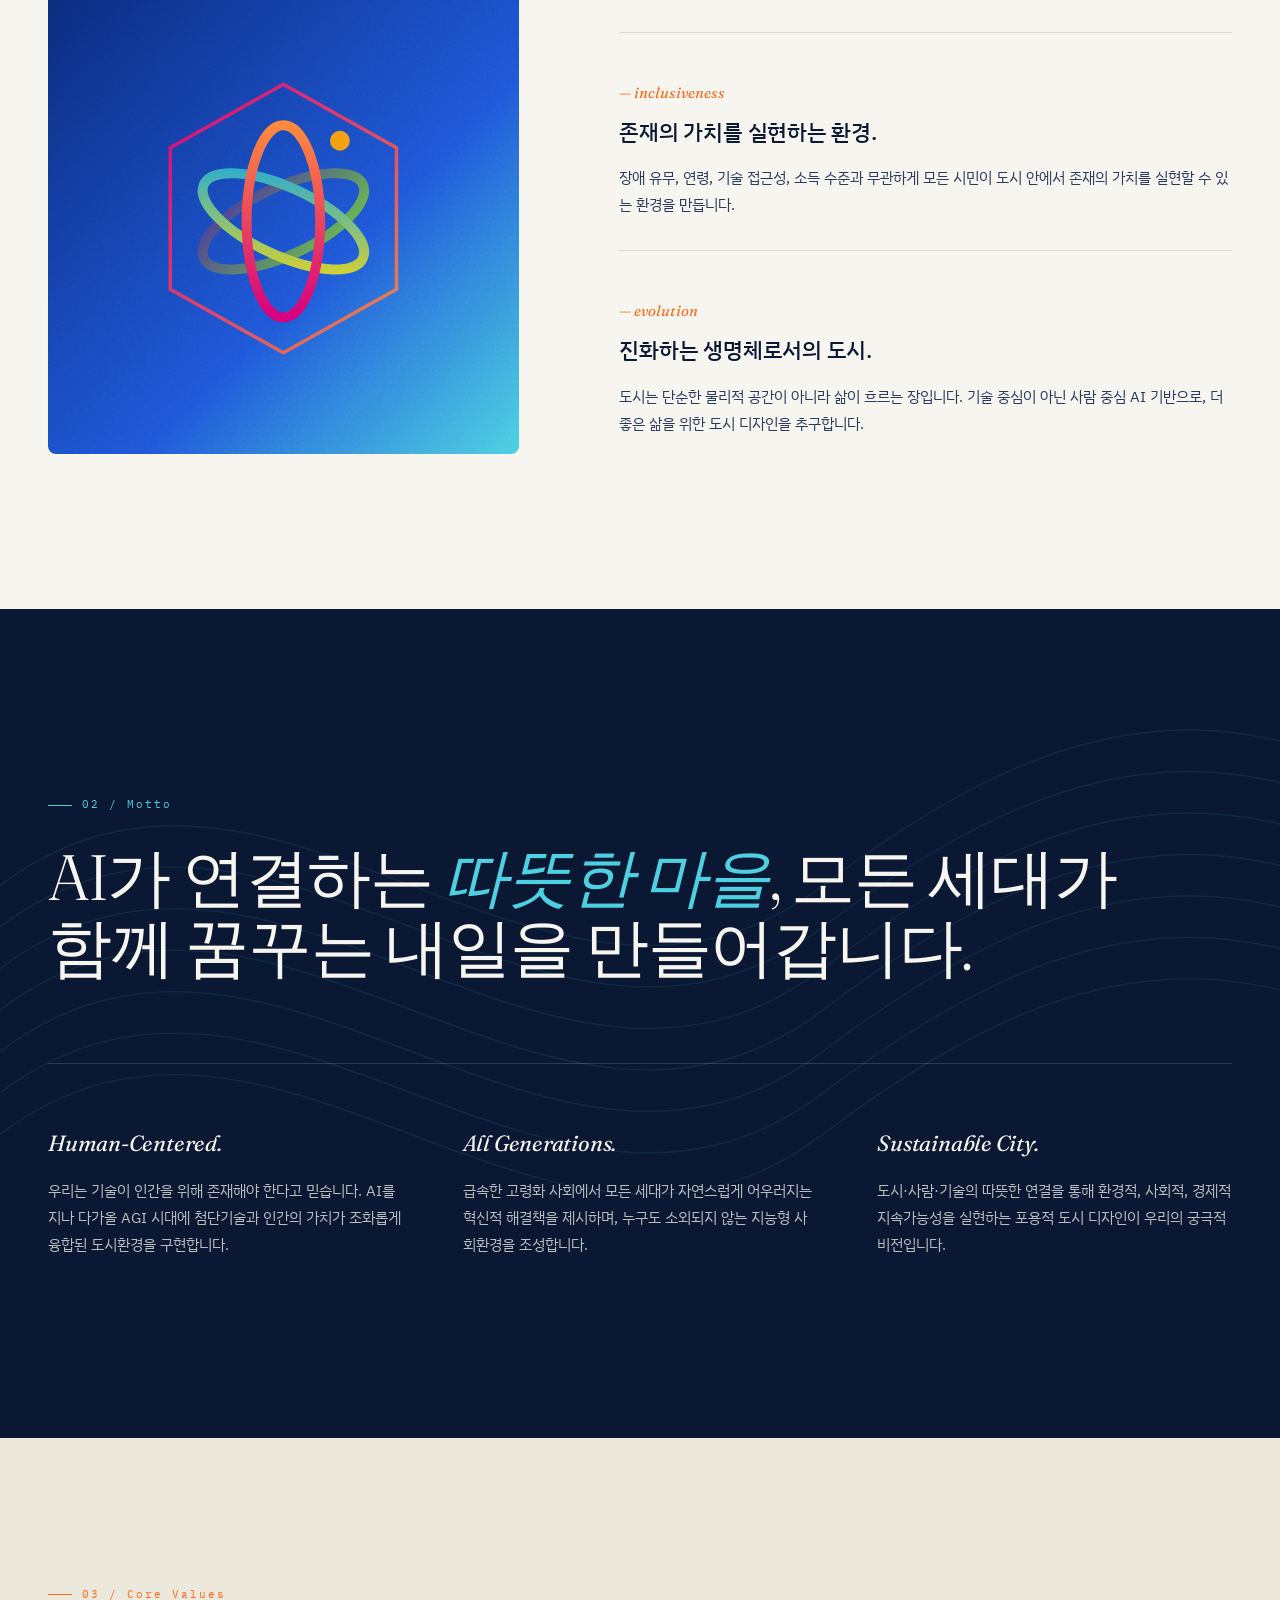
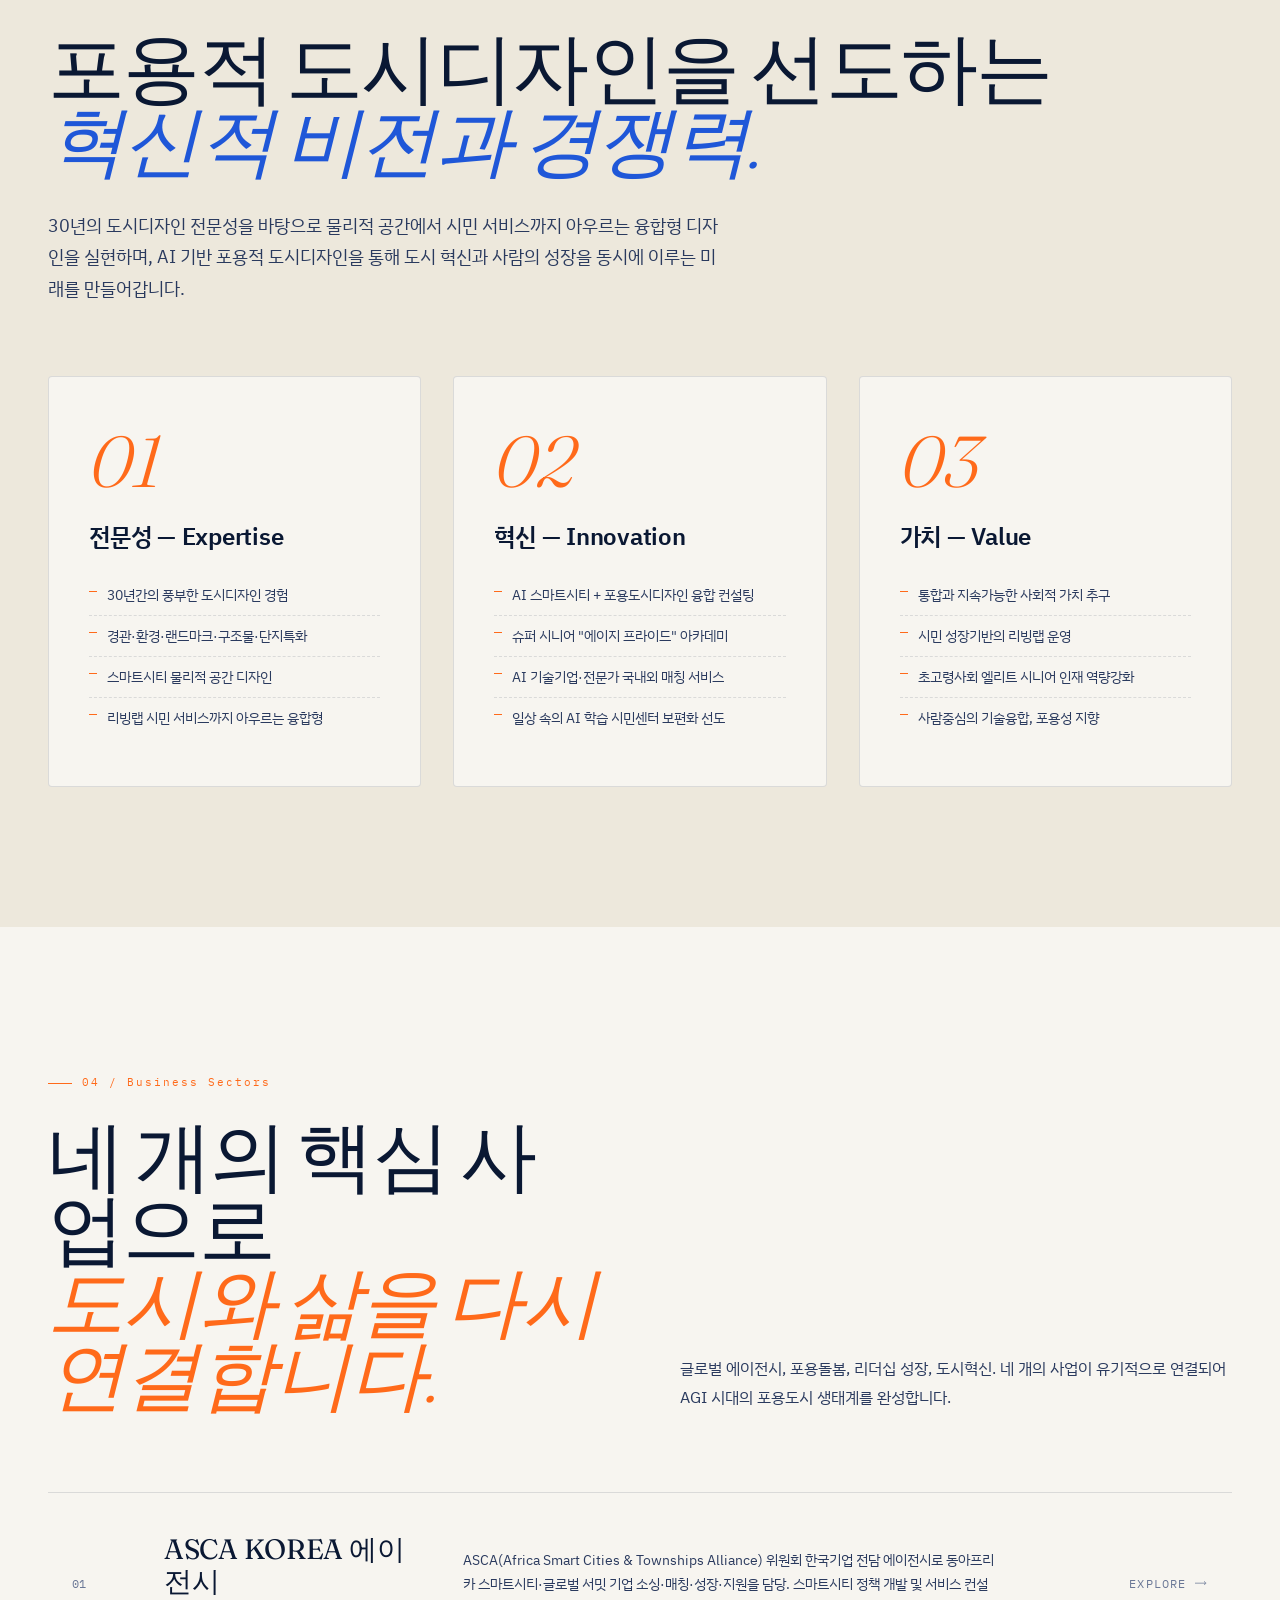
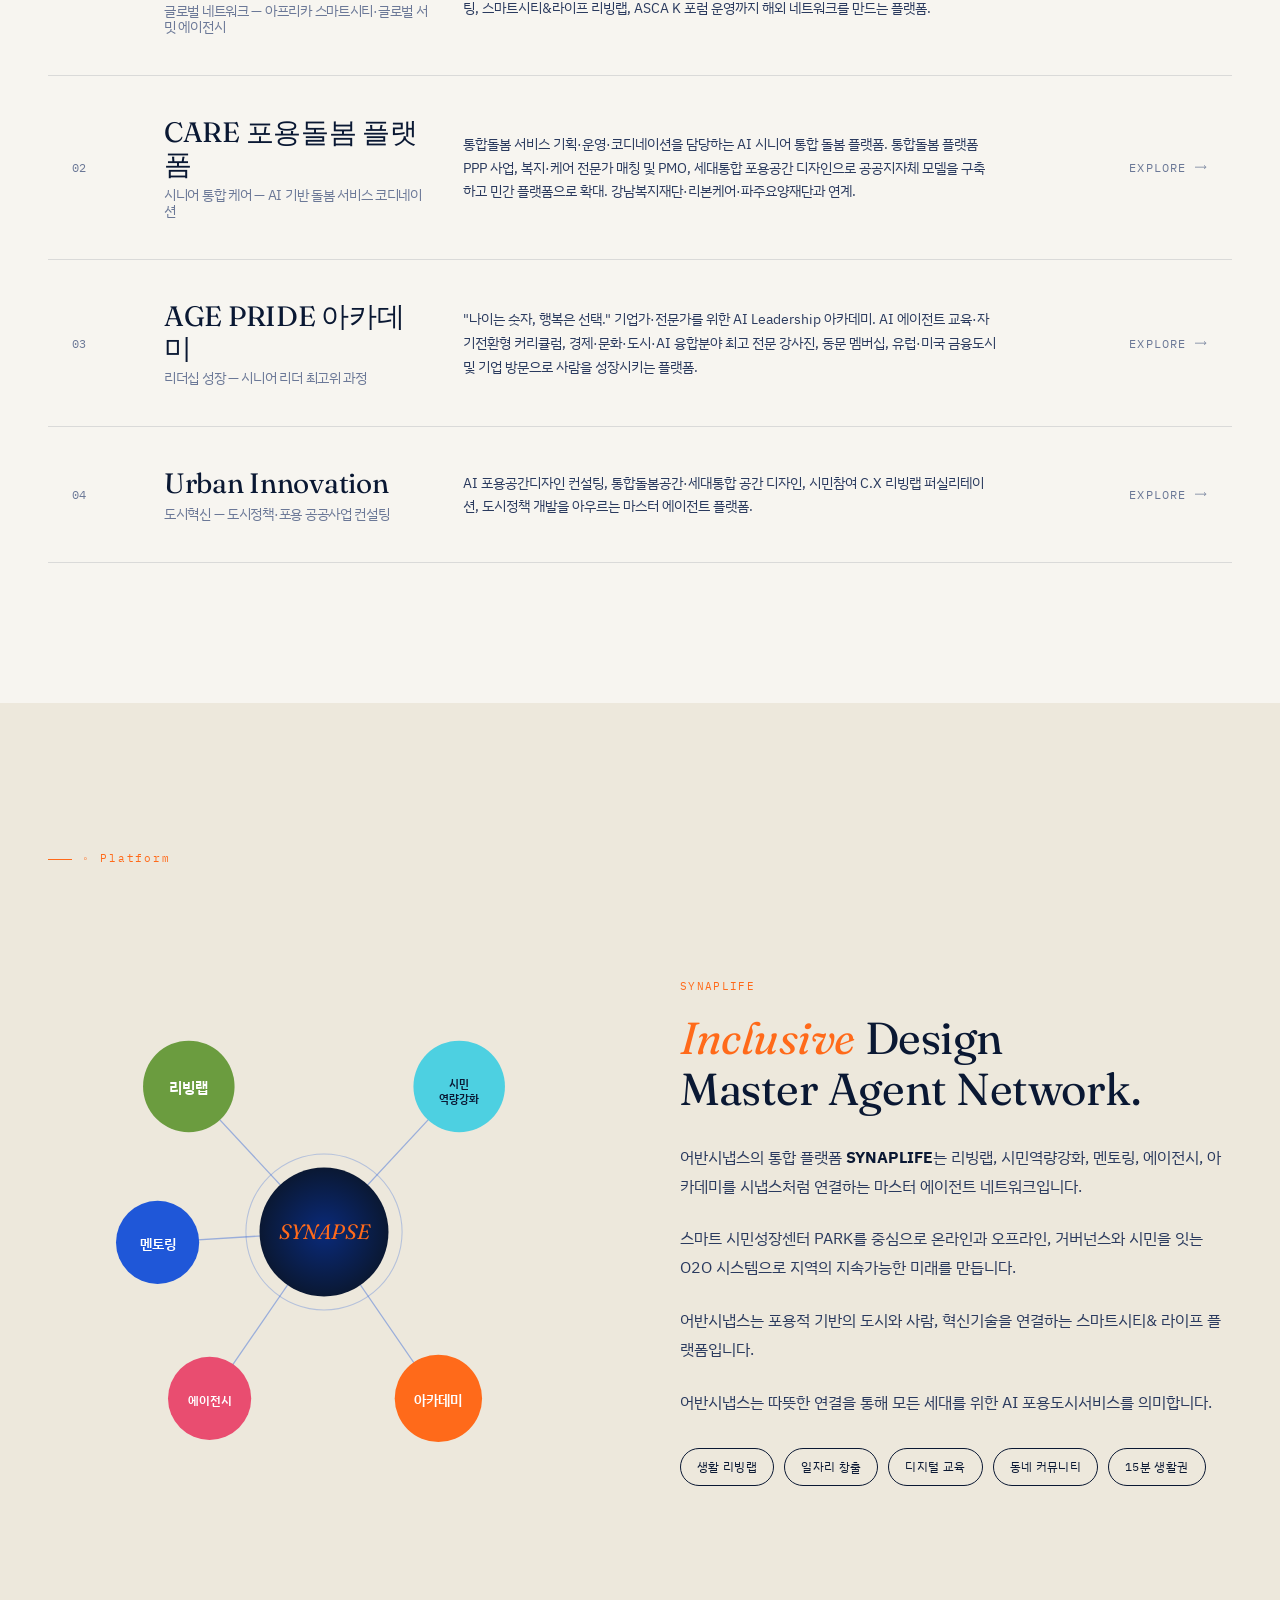
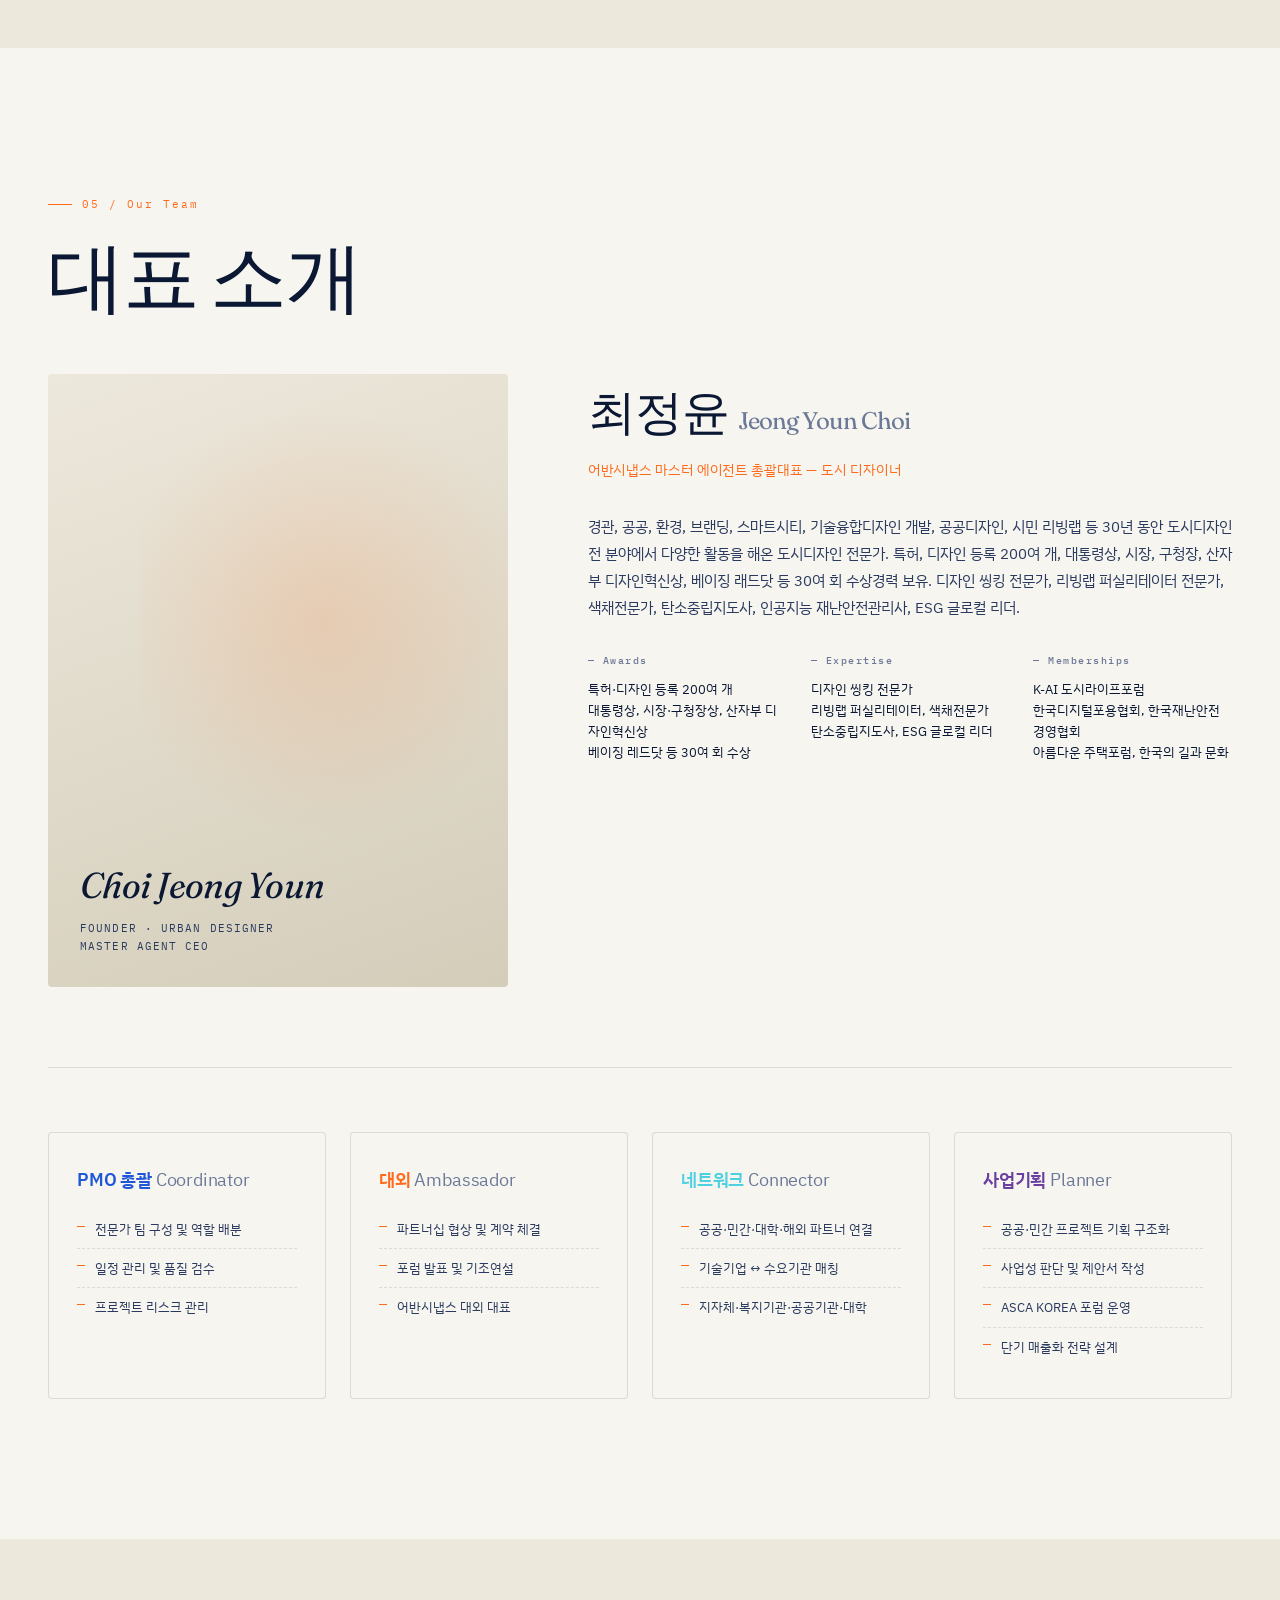
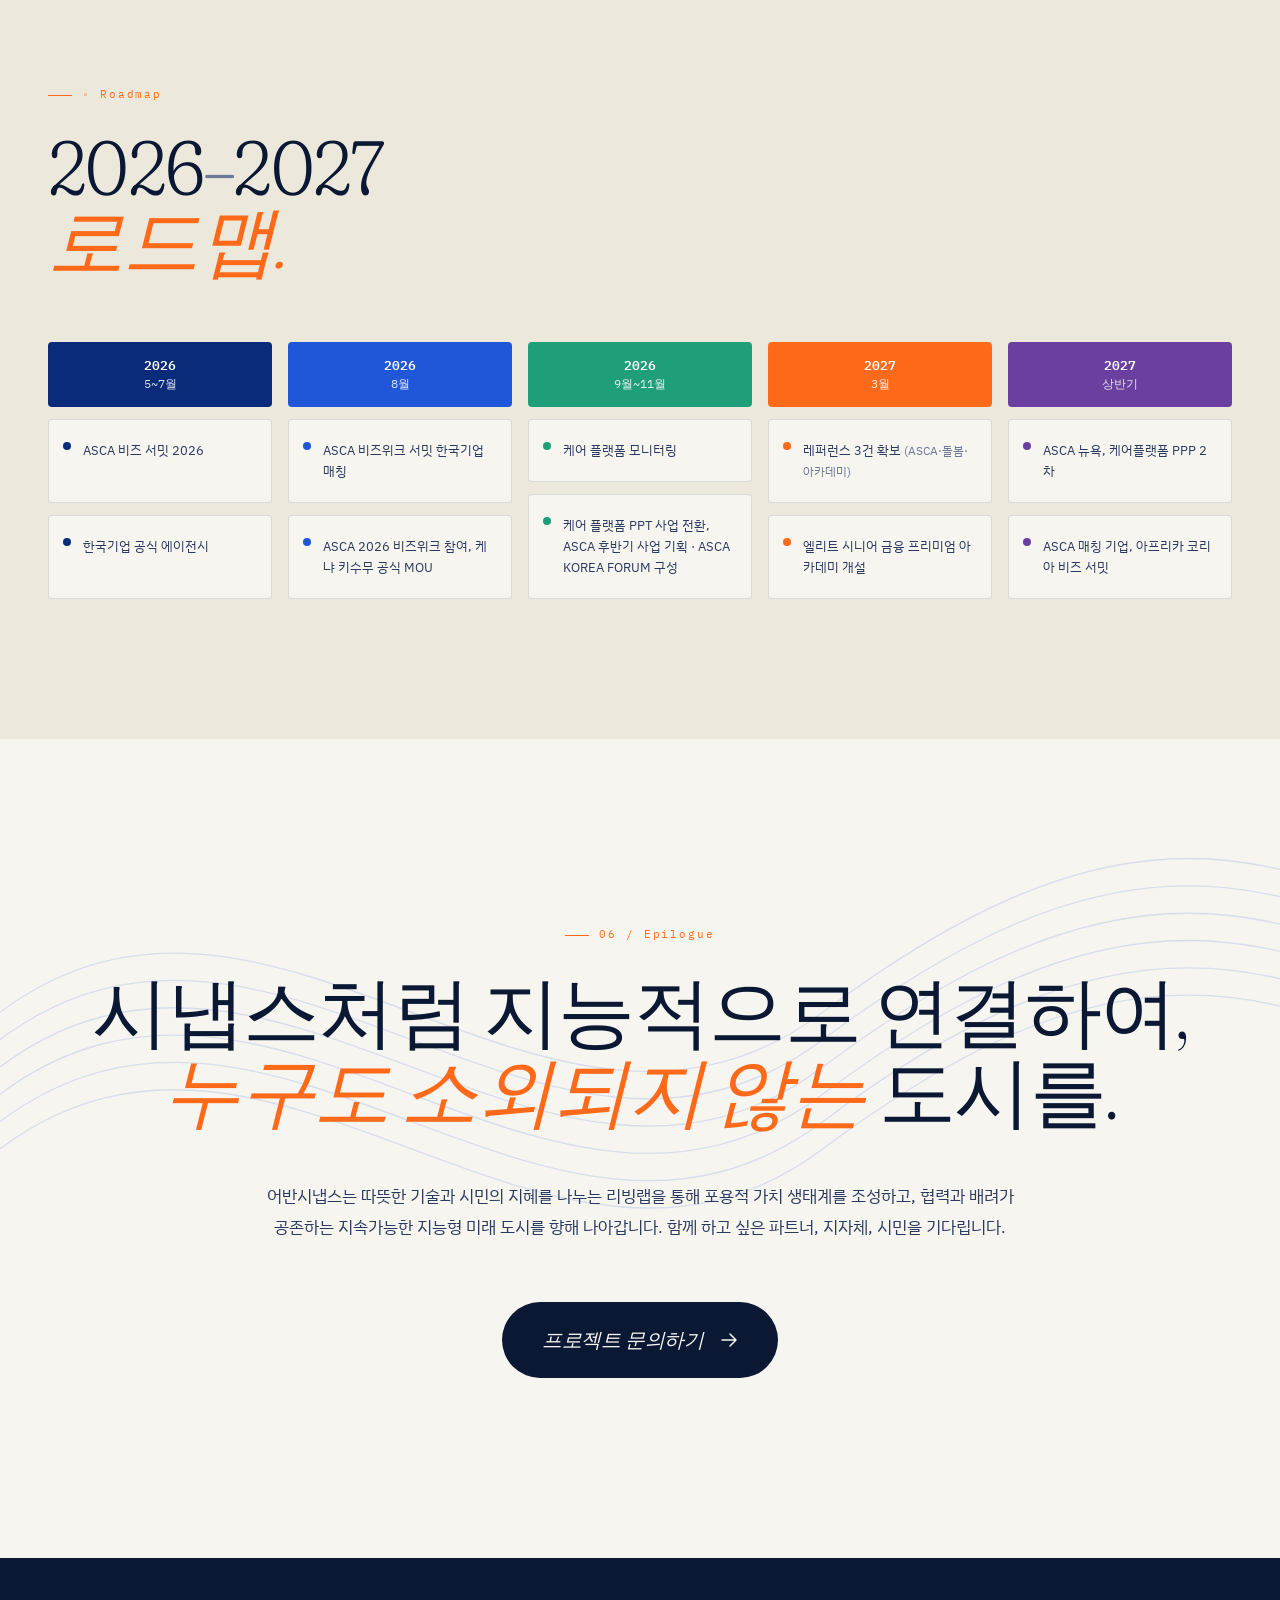
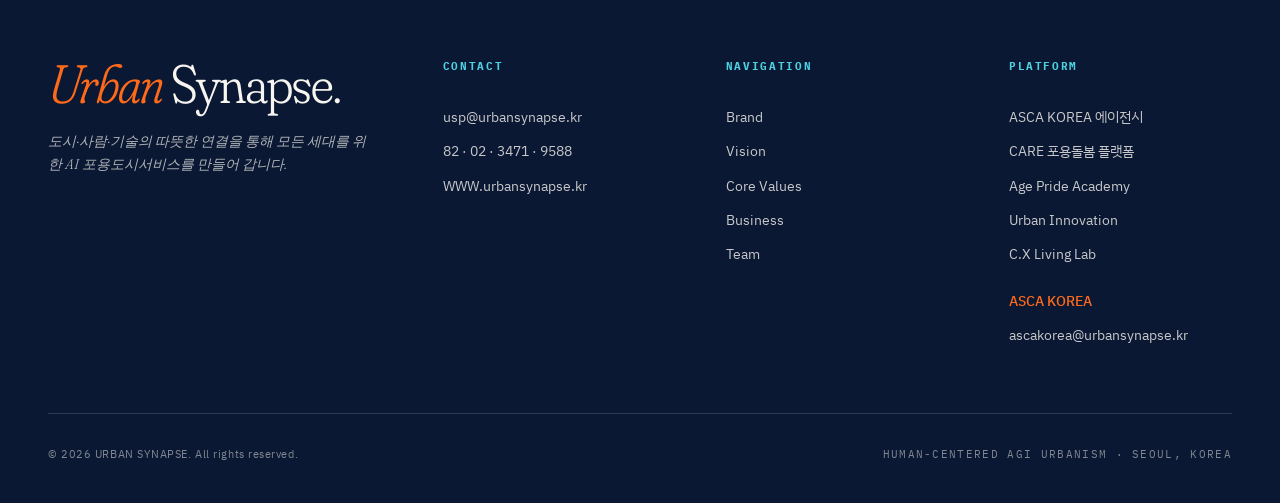
==== commit d480a5d9: "index.html" ====
--- a/index.html
+++ b/index.html
@@ -15,7 +15,7 @@
 <meta property="og:locale" content="ko_KR" />
 <meta name="twitter:card" content="summary" />
 <meta name="twitter:title" content="URBAN SYNAPSE — 어반시냅스" />
-<meta name="twitter:description" content="도시와 사람, 혁신기술을 연결하는 AI 포용도시 마스터 에이전트 플랫폼." />
+<meta name="twitter:description" content="도시와 사람, 혁신기술을 연결하는 AI 포용 스마트시티 라이프 플랫폼." />
 <link rel="preconnect" href="https://fonts.googleapis.com">
 <link rel="preconnect" href="https://fonts.gstatic.com" crossorigin>
 <link href="https://fonts.googleapis.com/css2?family=Fraunces:ital,opsz,wght@0,9..144,300;0,9..144,400;0,9..144,500;0,9..144,600;1,9..144,300&family=IBM+Plex+Sans+KR:wght@300;400;500;600;700&family=IBM+Plex+Mono:wght@300;400;500&display=swap" rel="stylesheet">
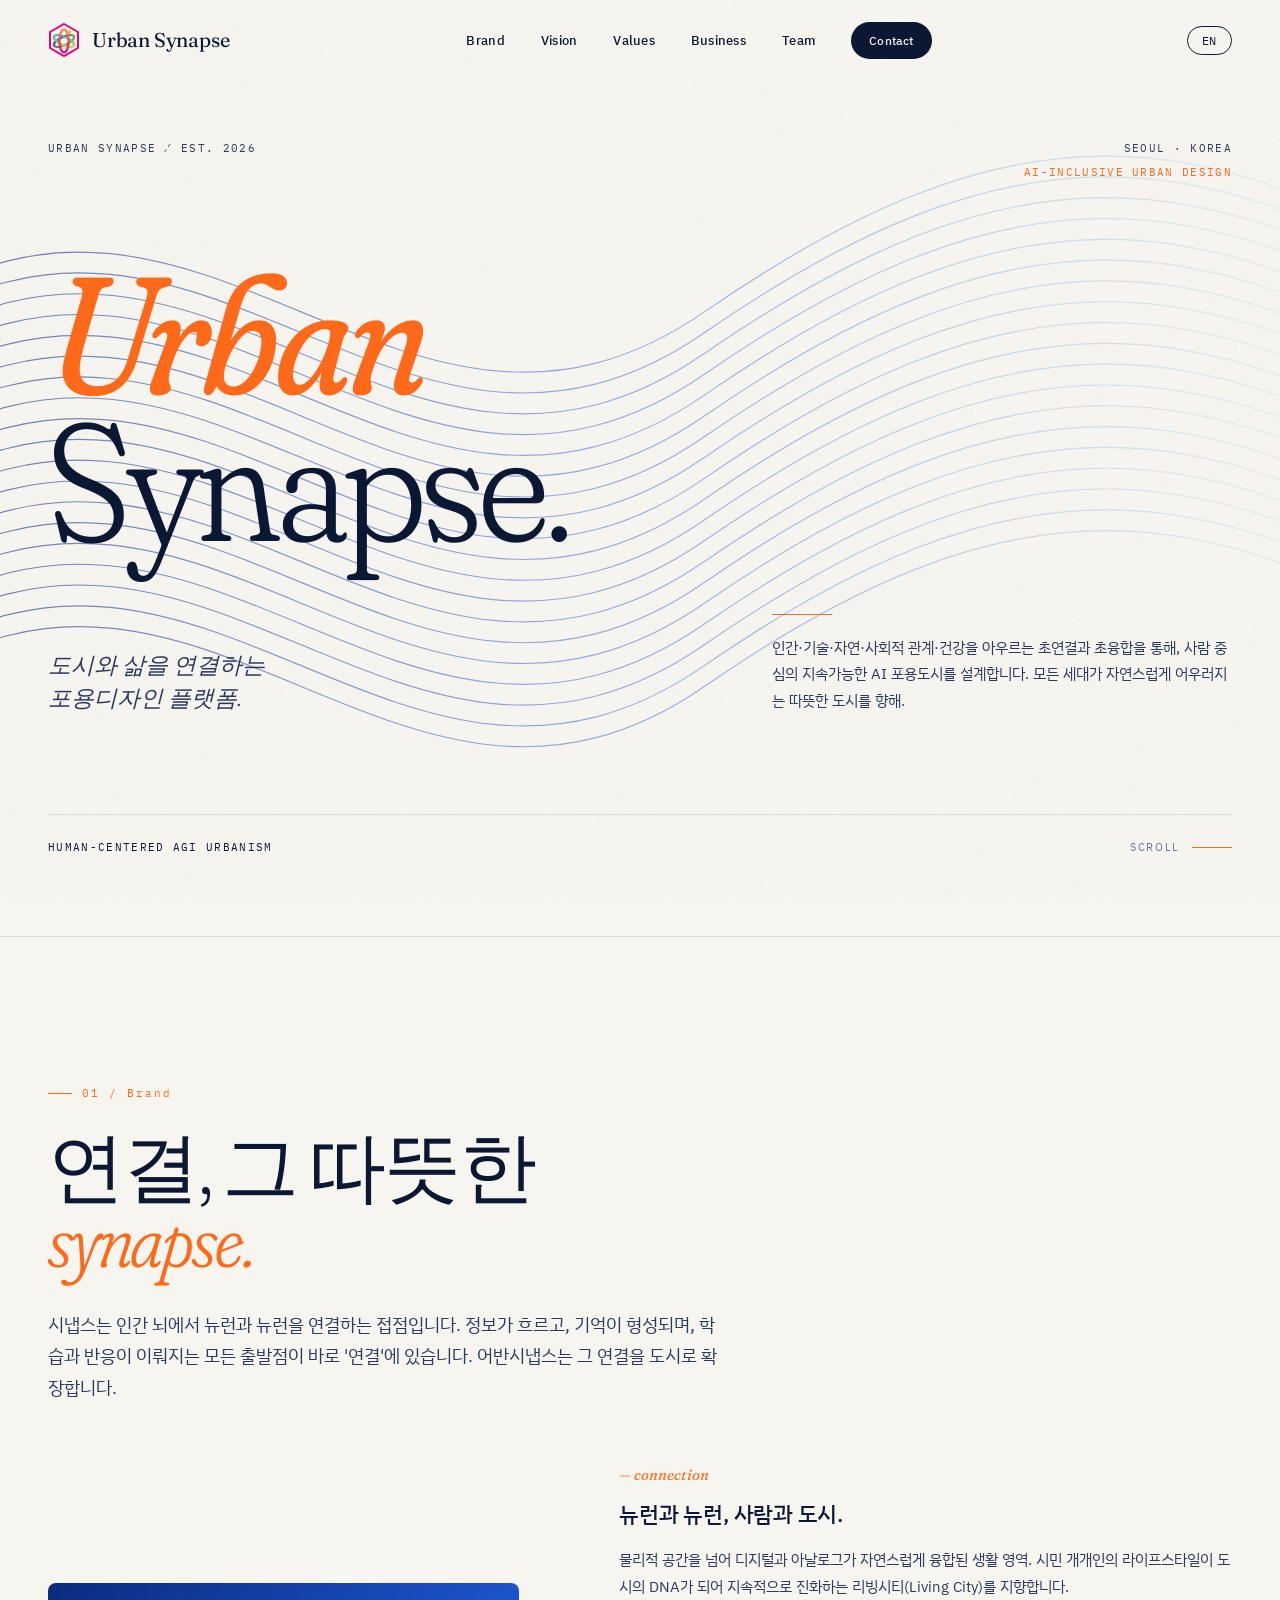
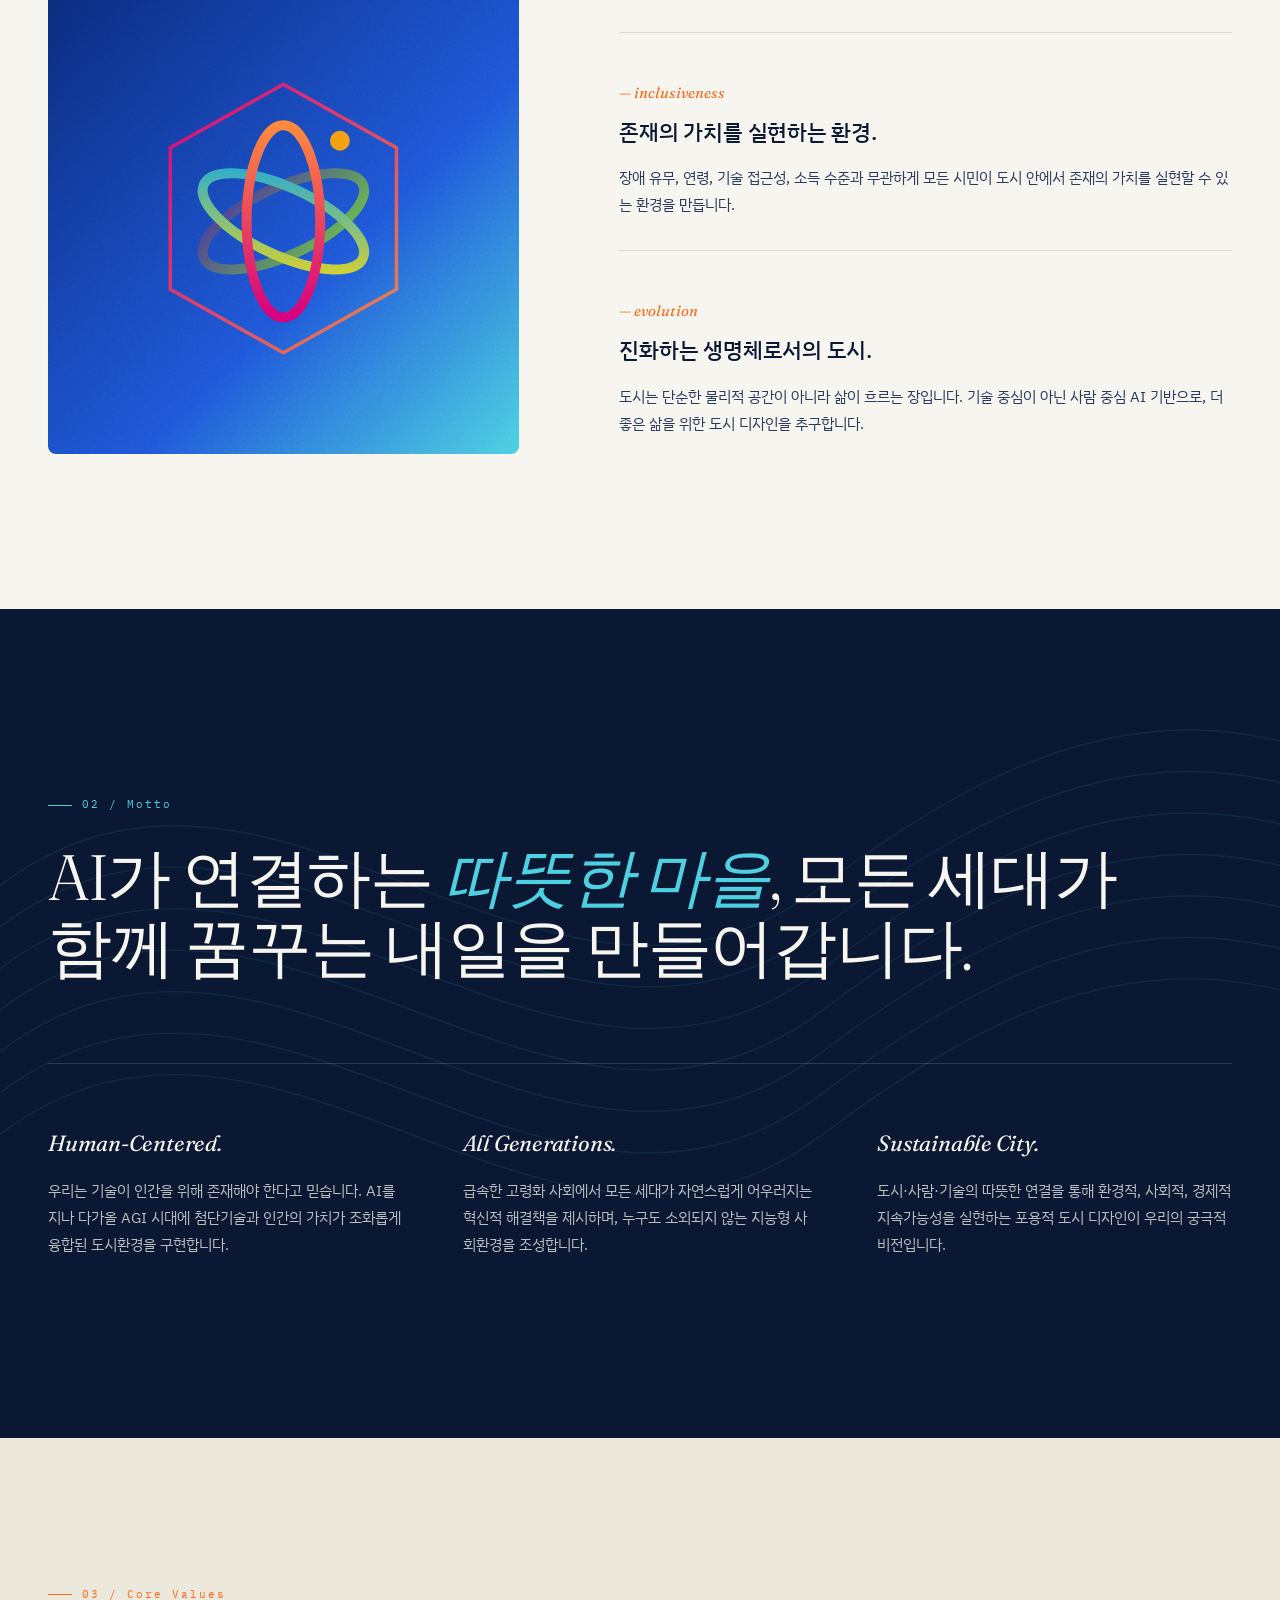
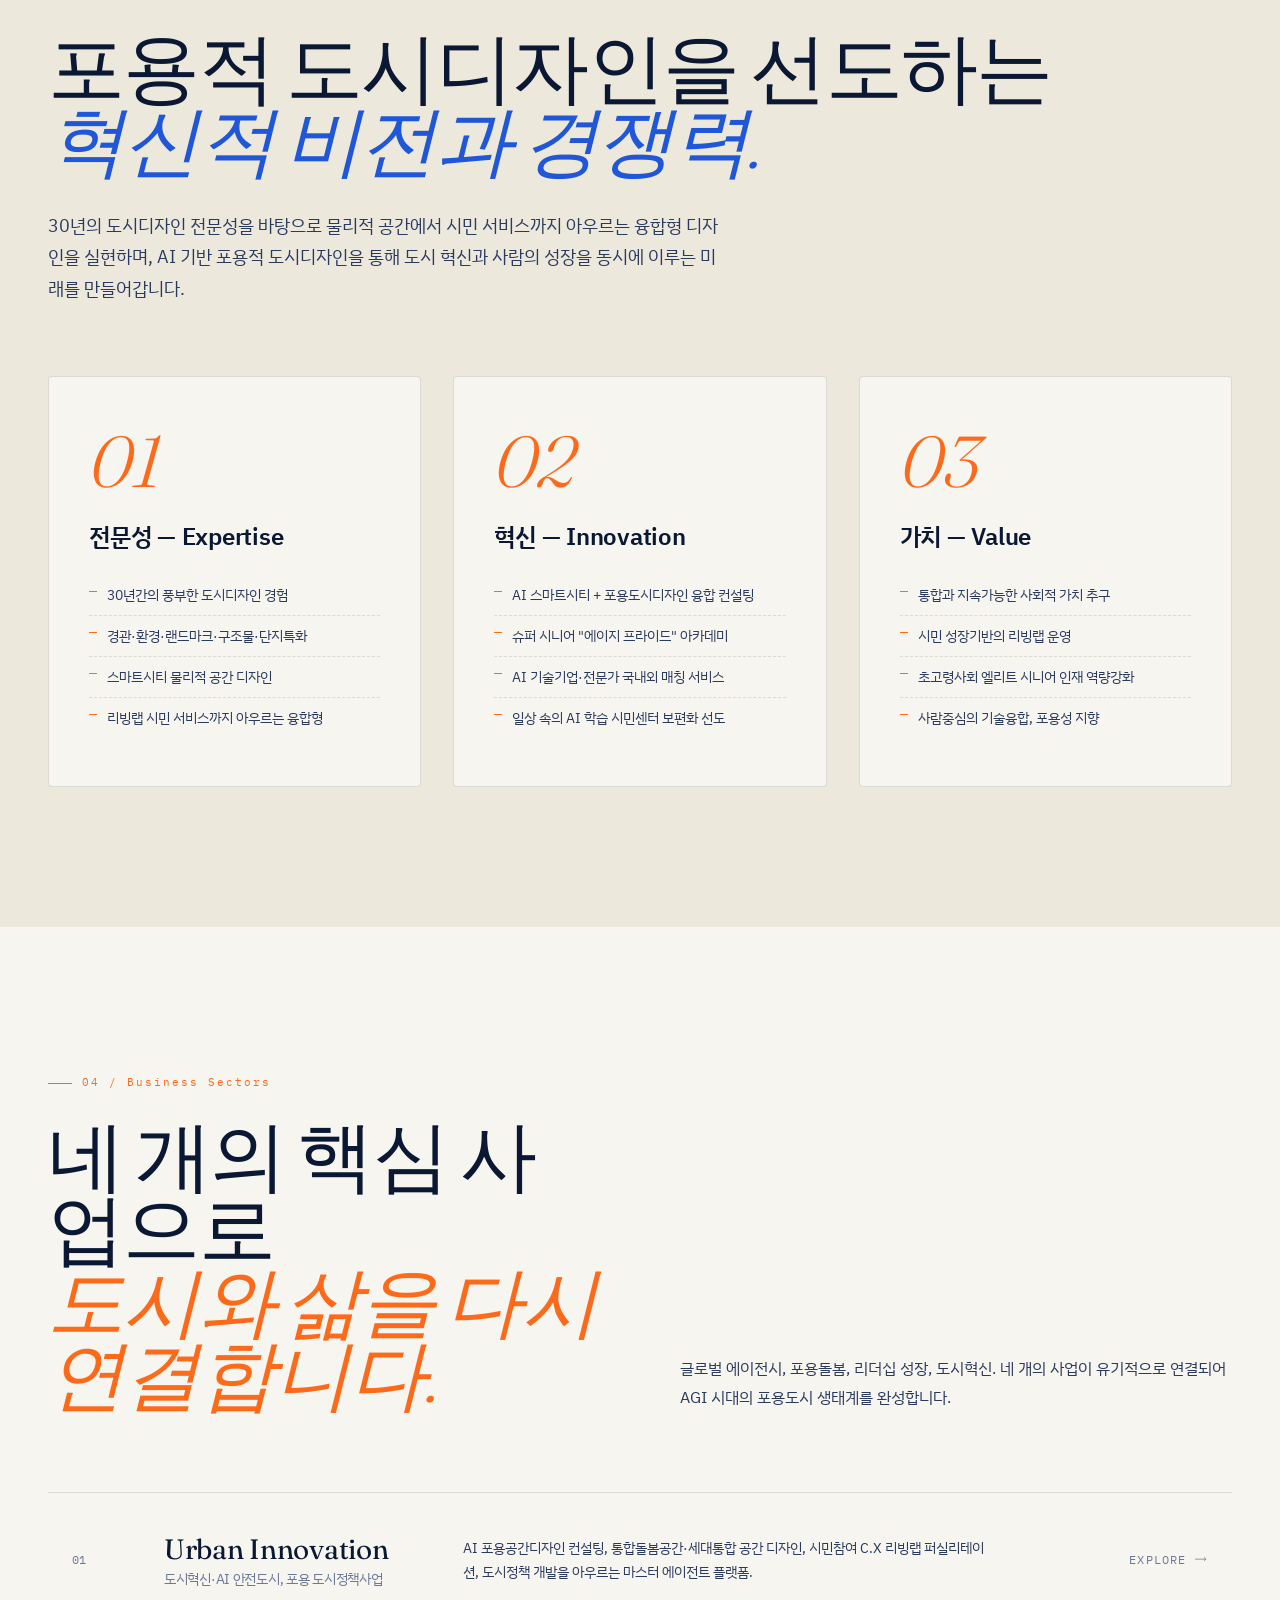
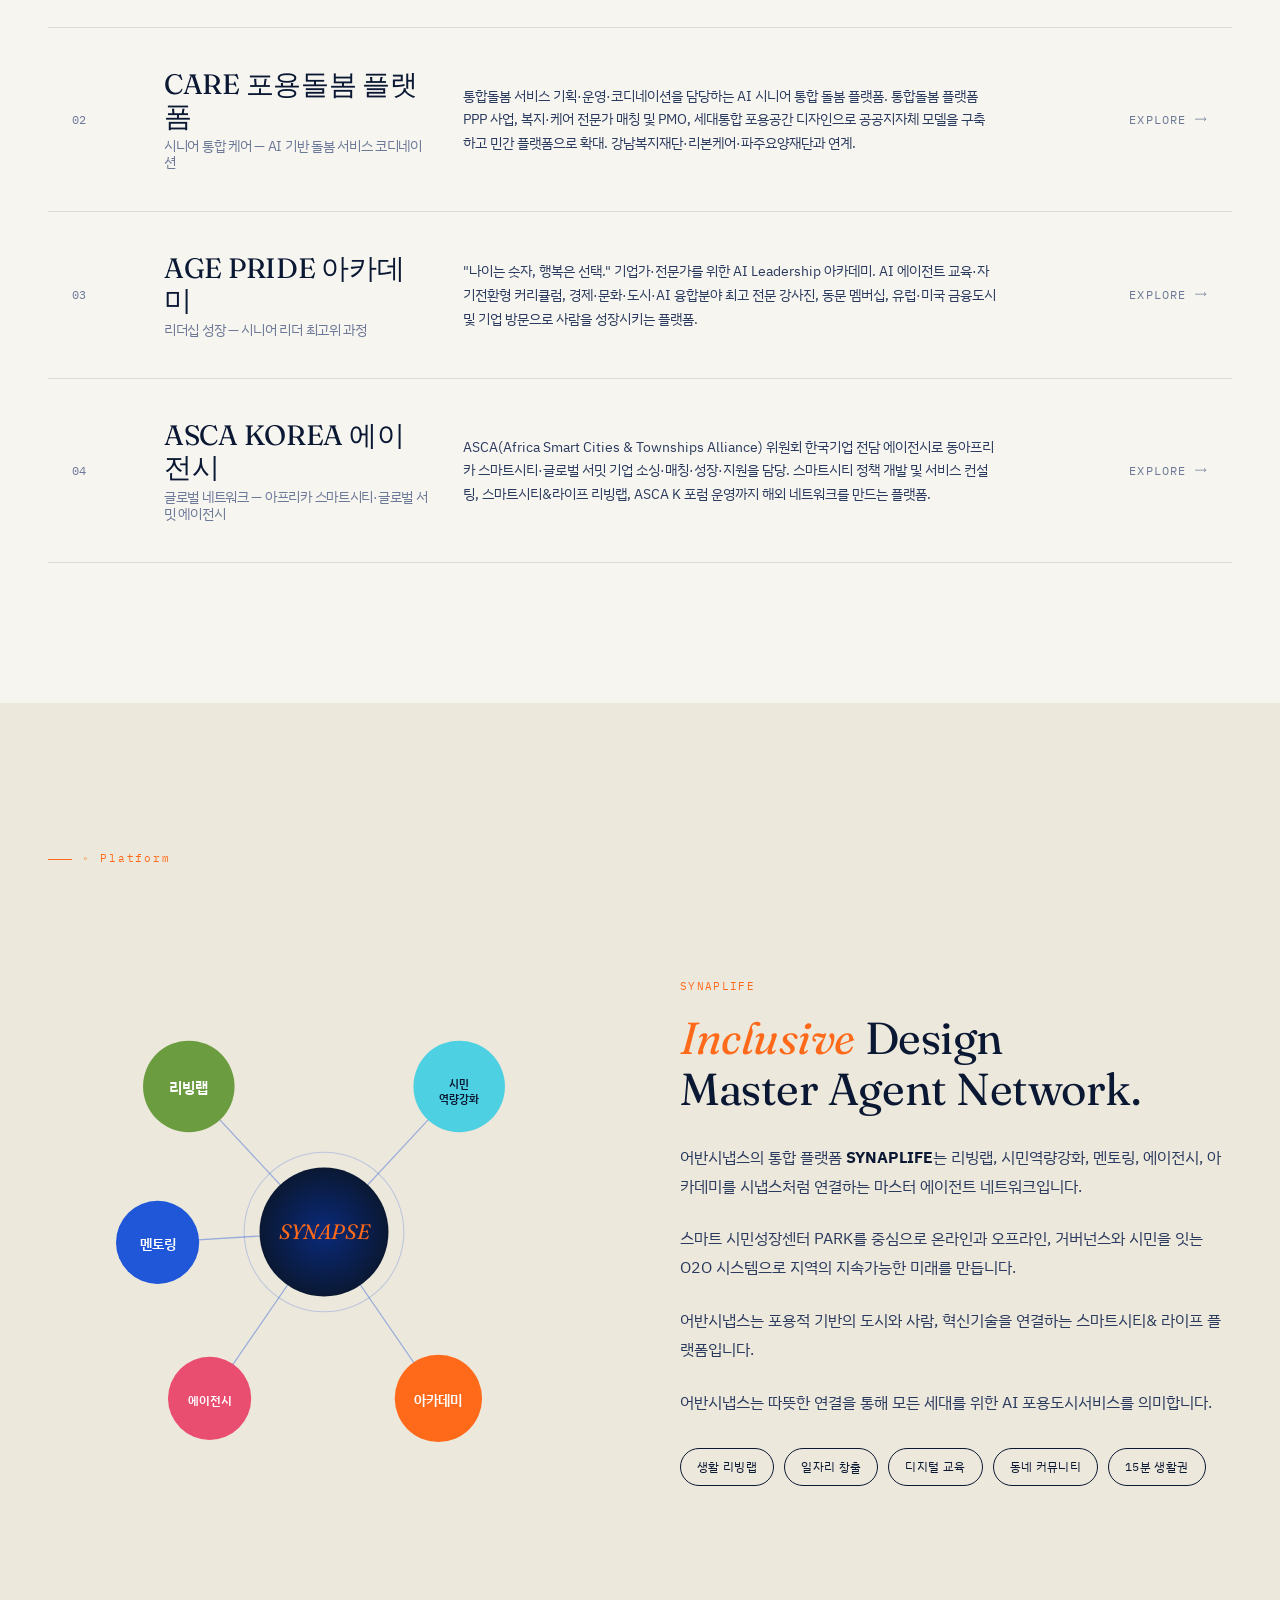
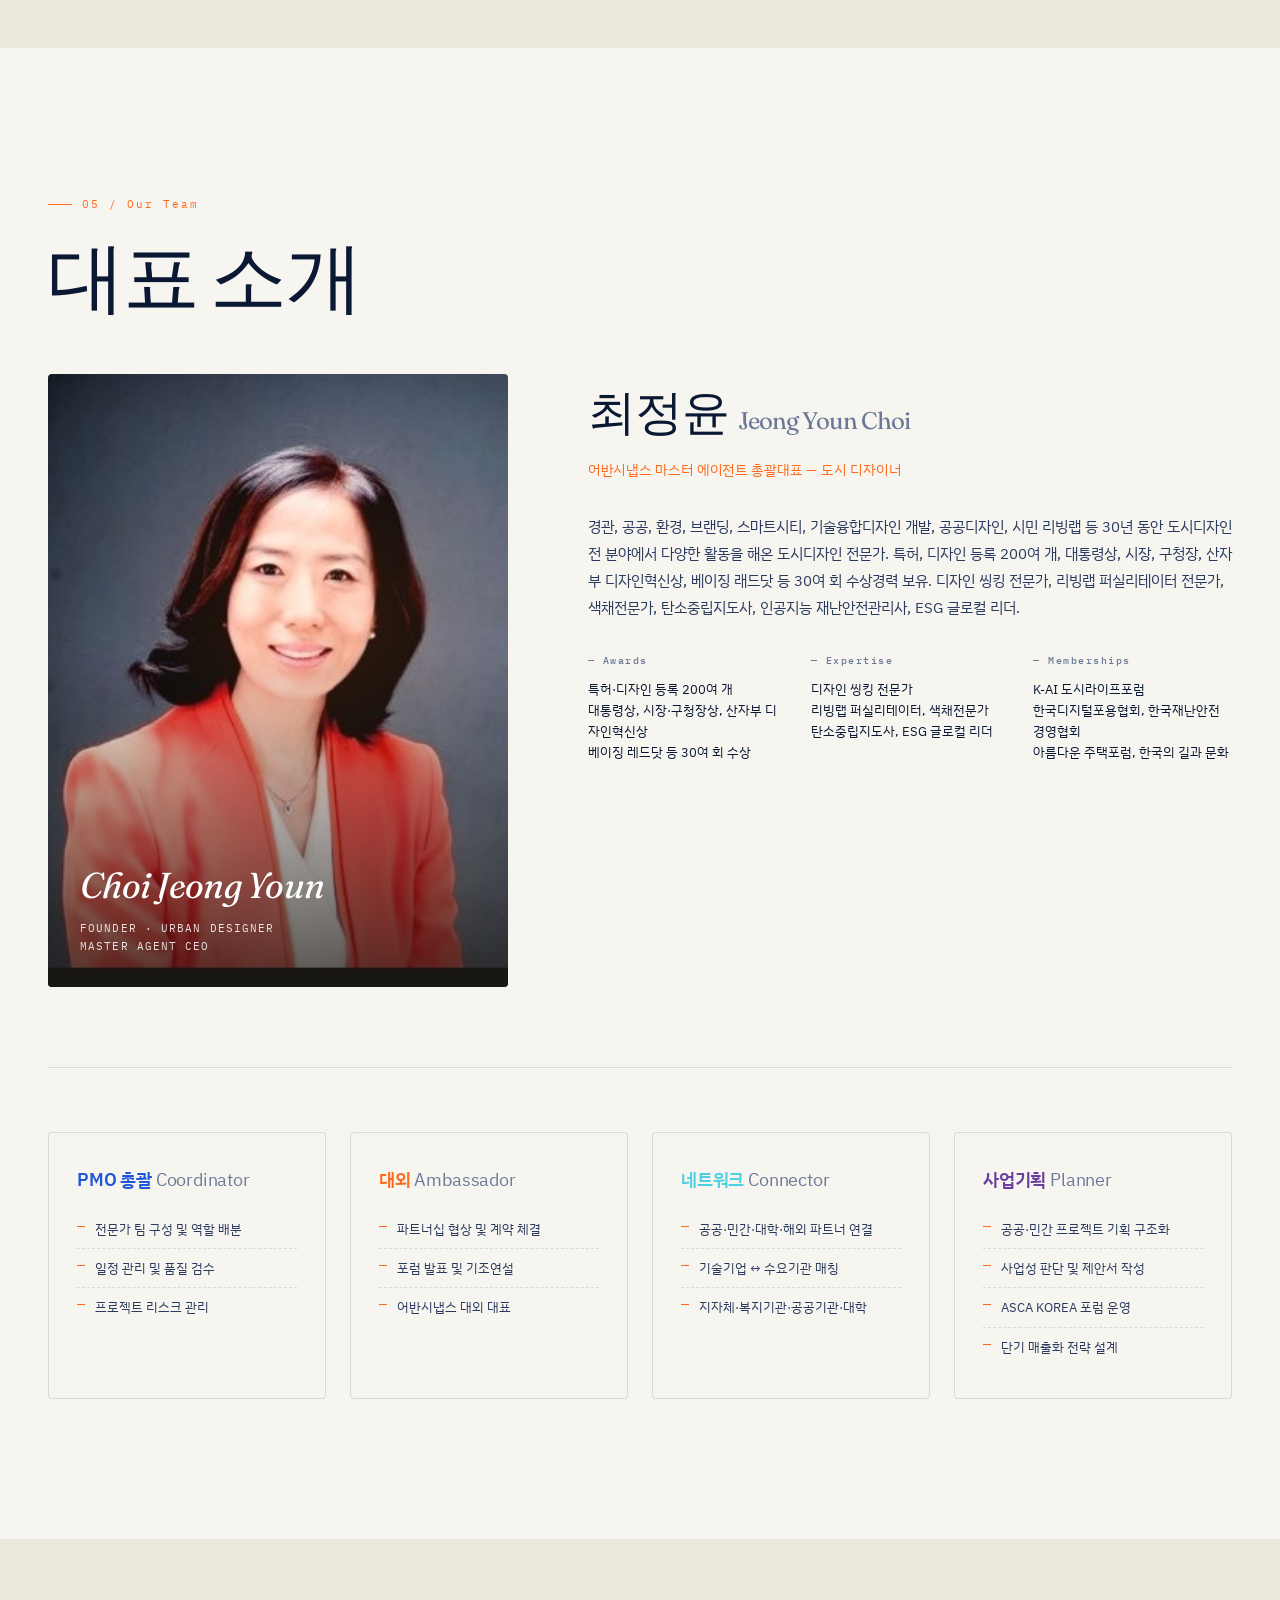
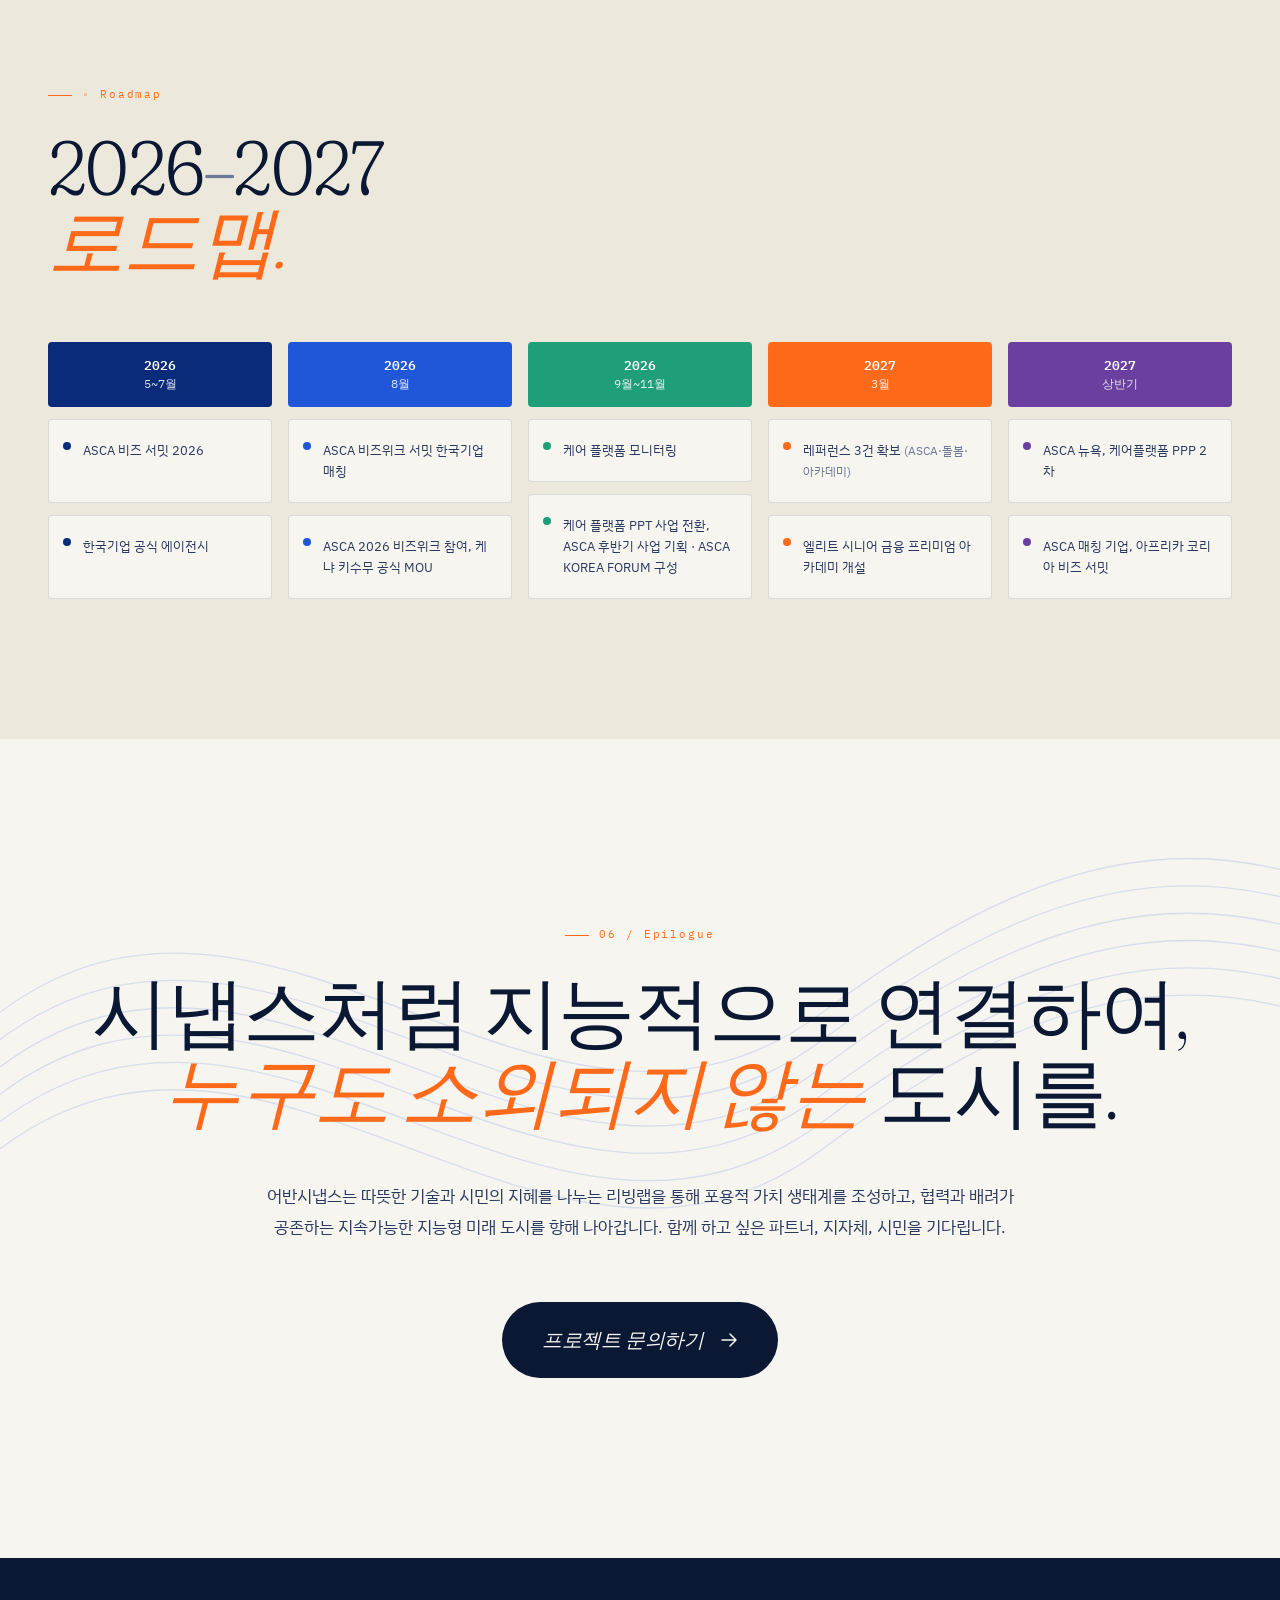
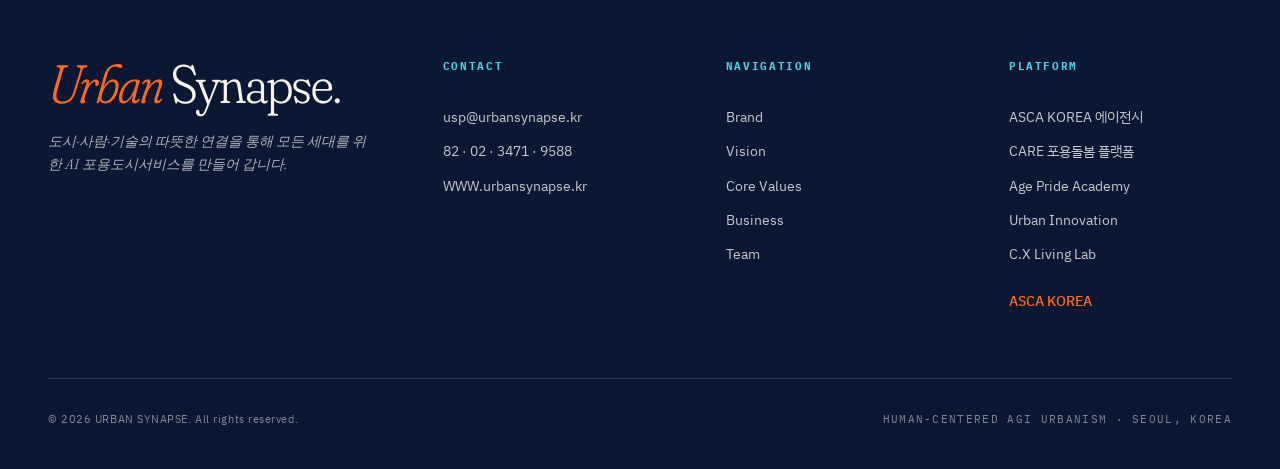
==== commit 3742d645: "Add files via upload" ====
--- a/index.html
+++ b/index.html
@@ -19,974 +19,7 @@
 <link rel="preconnect" href="https://fonts.googleapis.com">
 <link rel="preconnect" href="https://fonts.gstatic.com" crossorigin>
 <link href="https://fonts.googleapis.com/css2?family=Fraunces:ital,opsz,wght@0,9..144,300;0,9..144,400;0,9..144,500;0,9..144,600;1,9..144,300&family=IBM+Plex+Sans+KR:wght@300;400;500;600;700&family=IBM+Plex+Mono:wght@300;400;500&display=swap" rel="stylesheet">
-<style>
-  :root {
-    --ink: #0a1833;
-    --ink-soft: #2a3a5e;
-    --ink-muted: #6b7897;
-    --paper: #f7f5f0;
-    --paper-warm: #ede8dc;
-    --line: rgba(10, 24, 51, 0.12);
-    --blue: #1f57d8;
-    --blue-deep: #0a2a7a;
-    --cyan: #4dd0e1;
-    --accent: #ff6a1a;
-    --accent-soft: #ffb98a;
-    --grad: linear-gradient(135deg, #1f57d8 0%, #4dd0e1 60%, #a7e8f0 100%);
-  }
-
-  * { margin: 0; padding: 0; box-sizing: border-box; }
-
-  html { scroll-behavior: smooth; }
-
-  body {
-    font-family: 'IBM Plex Sans KR', sans-serif;
-    font-weight: 400;
-    color: var(--ink);
-    background: var(--paper);
-    line-height: 1.6;
-    font-size: 15px;
-    -webkit-font-smoothing: antialiased;
-    overflow-x: hidden;
-  }
-
-  /* Noise texture overlay */
-  body::before {
-    content: '';
-    position: fixed;
-    inset: 0;
-    pointer-events: none;
-    z-index: 1;
-    opacity: 0.035;
-    background-image: url("data:image/svg+xml,%3Csvg viewBox='0 0 200 200' xmlns='http://www.w3.org/2000/svg'%3E%3Cfilter id='n'%3E%3CfeTurbulence type='fractalNoise' baseFrequency='0.9' numOctaves='3'/%3E%3C/filter%3E%3Crect width='100%25' height='100%25' filter='url(%23n)'/%3E%3C/svg%3E");
-  }
-
-  .display {
-    font-family: 'Fraunces', serif;
-    font-variation-settings: "opsz" 144, "SOFT" 100;
-    font-weight: 300;
-    letter-spacing: -0.02em;
-    line-height: 0.95;
-  }
-
-  .mono {
-    font-family: 'IBM Plex Mono', monospace;
-    font-size: 11px;
-    letter-spacing: 0.12em;
-    text-transform: uppercase;
-  }
-
-  /* ======== NAVIGATION ======== */
-  nav {
-    position: fixed;
-    top: 0; left: 0; right: 0;
-    z-index: 100;
-    padding: 22px 48px;
-    display: flex;
-    justify-content: space-between;
-    align-items: center;
-    mix-blend-mode: normal;
-    transition: all 0.4s ease;
-    backdrop-filter: blur(0px);
-  }
-  nav.scrolled {
-    background: rgba(247, 245, 240, 0.85);
-    backdrop-filter: blur(14px);
-    border-bottom: 1px solid var(--line);
-    padding: 16px 48px;
-  }
-  .logo-mark {
-    display: flex;
-    align-items: center;
-    gap: 12px;
-    font-family: 'Fraunces', serif;
-    font-weight: 400;
-    font-size: 20px;
-    letter-spacing: -0.01em;
-    color: var(--ink);
-  }
-  .logo-hex {
-    width: 32px;
-    height: 36px;
-    position: relative;
-  }
-  nav ul {
-    display: flex;
-    gap: 36px;
-    list-style: none;
-  }
-  nav ul a {
-    color: var(--ink);
-    text-decoration: none;
-    font-size: 13px;
-    font-weight: 500;
-    letter-spacing: 0.02em;
-    position: relative;
-    padding-bottom: 3px;
-  }
-  nav ul a::after {
-    content: '';
-    position: absolute;
-    left: 0; bottom: 0;
-    width: 0; height: 1px;
-    background: var(--accent);
-    transition: width 0.3s ease;
-  }
-  nav ul a:hover::after { width: 100%; }
-  .nav-contact {
-    background: var(--ink);
-    color: var(--paper) !important;
-    padding: 10px 18px !important;
-    border-radius: 999px;
-    font-size: 12px !important;
-  }
-  .nav-contact::after { display: none; }
-
-  /* ======== HERO ======== */
-  .hero {
-    min-height: 100vh;
-    position: relative;
-    padding: 140px 48px 80px;
-    display: flex;
-    flex-direction: column;
-    justify-content: space-between;
-    overflow: hidden;
-  }
-  .hero-waves {
-    position: absolute;
-    inset: 0;
-    z-index: 0;
-    pointer-events: none;
-  }
-  .hero-waves svg {
-    position: absolute;
-    right: -10%;
-    top: 0;
-    width: 110%;
-    height: 100%;
-    opacity: 0.85;
-  }
-  .hero-content {
-    position: relative;
-    z-index: 2;
-    max-width: 1400px;
-    margin: 0 auto;
-    width: 100%;
-  }
-  .hero-meta {
-    display: flex;
-    justify-content: space-between;
-    align-items: flex-start;
-    margin-bottom: 80px;
-    font-size: 11px;
-    color: var(--ink-muted);
-  }
-  .hero-meta .mono { color: var(--ink-soft); }
-  .hero-title {
-    font-size: clamp(72px, 13vw, 200px);
-    line-height: 0.88;
-    margin-bottom: 40px;
-  }
-  .hero-title .urban { color: var(--accent); font-style: italic; font-weight: 400; }
-  .hero-title .synapse { color: var(--ink); display: block; }
-  .hero-subtitle {
-    display: grid;
-    grid-template-columns: 1fr 1.3fr;
-    gap: 80px;
-    margin-top: 60px;
-    align-items: end;
-  }
-  .hero-tagline {
-    font-family: 'Fraunces', serif;
-    font-style: italic;
-    font-weight: 300;
-    font-size: clamp(18px, 1.8vw, 26px);
-    color: var(--ink-soft);
-    line-height: 1.4;
-    max-width: 480px;
-  }
-  .hero-desc {
-    font-size: 15px;
-    color: var(--ink-soft);
-    line-height: 1.75;
-    max-width: 460px;
-    justify-self: end;
-  }
-  .hero-desc::before {
-    content: '';
-    display: block;
-    width: 60px;
-    height: 1px;
-    background: var(--accent);
-    margin-bottom: 20px;
-  }
-
-  .hero-foot {
-    position: relative;
-    z-index: 2;
-    display: flex;
-    justify-content: space-between;
-    align-items: center;
-    margin-top: 100px;
-    padding-top: 24px;
-    border-top: 1px solid var(--line);
-    max-width: 1400px;
-    margin-left: auto;
-    margin-right: auto;
-    width: 100%;
-  }
-  .scroll-cue {
-    display: flex;
-    align-items: center;
-    gap: 12px;
-    color: var(--ink-muted);
-    font-size: 11px;
-    letter-spacing: 0.15em;
-    text-transform: uppercase;
-  }
-  .scroll-cue-line {
-    width: 40px; height: 1px;
-    background: var(--ink);
-    position: relative;
-    overflow: hidden;
-  }
-  .scroll-cue-line::after {
-    content: '';
-    position: absolute;
-    inset: 0;
-    background: var(--accent);
-    animation: scrollLine 2.5s ease-in-out infinite;
-  }
-  @keyframes scrollLine {
-    0% { transform: translateX(-100%); }
-    50% { transform: translateX(0); }
-    100% { transform: translateX(100%); }
-  }
-
-  /* ======== SECTIONS ======== */
-  section {
-    position: relative;
-    z-index: 2;
-  }
-  .section-pad {
-    padding: 140px 48px;
-    max-width: 1400px;
-    margin: 0 auto;
-  }
-  .section-number {
-    display: inline-flex;
-    align-items: center;
-    gap: 10px;
-    color: var(--accent);
-    font-family: 'IBM Plex Mono', monospace;
-    font-size: 11px;
-    letter-spacing: 0.18em;
-    margin-bottom: 28px;
-  }
-  .section-number::before {
-    content: '';
-    width: 24px; height: 1px;
-    background: var(--accent);
-  }
-  .section-title {
-    font-size: clamp(42px, 6vw, 84px);
-    margin-bottom: 32px;
-  }
-  .section-lead {
-    font-size: 18px;
-    color: var(--ink-soft);
-    line-height: 1.75;
-    max-width: 680px;
-    margin-bottom: 60px;
-  }
-
-  /* ======== BRAND / 01 ======== */
-  .brand-section {
-    background: var(--paper);
-    border-top: 1px solid var(--line);
-  }
-  .brand-grid {
-    display: grid;
-    grid-template-columns: 1fr 1.3fr;
-    gap: 100px;
-    align-items: start;
-  }
-  .brand-visual {
-    position: sticky;
-    top: 120px;
-    aspect-ratio: 1;
-    background: linear-gradient(135deg, #0a2a7a 0%, #1f57d8 60%, #4dd0e1 100%);
-    border-radius: 8px;
-    display: flex;
-    align-items: center;
-    justify-content: center;
-    overflow: hidden;
-    position: relative;
-  }
-  .brand-visual::after {
-    content: '';
-    position: absolute;
-    inset: 0;
-    background-image: url("data:image/svg+xml,%3Csvg viewBox='0 0 200 200' xmlns='http://www.w3.org/2000/svg'%3E%3Cfilter id='n'%3E%3CfeTurbulence type='fractalNoise' baseFrequency='0.9' numOctaves='3'/%3E%3C/filter%3E%3Crect width='100%25' height='100%25' filter='url(%23n)'/%3E%3C/svg%3E");
-    opacity: 0.15;
-    mix-blend-mode: overlay;
-  }
-  .brand-visual svg {
-    position: relative;
-    z-index: 2;
-    width: 60%;
-  }
-  .brand-pillars {
-    display: flex;
-    flex-direction: column;
-    gap: 48px;
-  }
-  .pillar {
-    padding-bottom: 32px;
-    border-bottom: 1px solid var(--line);
-  }
-  .pillar:last-child { border-bottom: none; }
-  .pillar-label {
-    font-family: 'Fraunces', serif;
-    font-style: italic;
-    font-weight: 400;
-    font-size: 15px;
-    color: var(--accent);
-    margin-bottom: 10px;
-  }
-  .pillar h3 {
-    font-family: 'IBM Plex Sans KR', sans-serif;
-    font-size: 22px;
-    font-weight: 500;
-    margin-bottom: 14px;
-    color: var(--ink);
-    letter-spacing: -0.01em;
-  }
-  .pillar p {
-    color: var(--ink-soft);
-    font-size: 15px;
-    line-height: 1.8;
-  }
-
-  /* ======== MOTTO / 02 ======== */
-  .motto-section {
-    background: var(--ink);
-    color: var(--paper);
-    padding: 180px 48px;
-    position: relative;
-    overflow: hidden;
-  }
-  .motto-section .section-number { color: var(--cyan); }
-  .motto-section .section-number::before { background: var(--cyan); }
-  .motto-waves {
-    position: absolute;
-    inset: 0;
-    opacity: 0.25;
-    pointer-events: none;
-  }
-  .motto-inner {
-    position: relative;
-    z-index: 2;
-    max-width: 1400px;
-    margin: 0 auto;
-  }
-  .motto-heading {
-    font-family: 'Fraunces', serif;
-    font-weight: 300;
-    font-size: clamp(36px, 5vw, 68px);
-    line-height: 1.1;
-    margin-bottom: 48px;
-    letter-spacing: -0.02em;
-    max-width: 1100px;
-  }
-  .motto-heading .hl {
-    color: var(--cyan);
-    font-style: italic;
-  }
-  .motto-body {
-    display: grid;
-    grid-template-columns: repeat(3, 1fr);
-    gap: 60px;
-    margin-top: 80px;
-    padding-top: 60px;
-    border-top: 1px solid rgba(255,255,255,0.15);
-  }
-  .motto-body p {
-    color: rgba(247, 245, 240, 0.75);
-    line-height: 1.8;
-    font-size: 15px;
-  }
-  .motto-body p strong {
-    display: block;
-    color: var(--paper);
-    font-family: 'Fraunces', serif;
-    font-style: italic;
-    font-weight: 400;
-    font-size: 22px;
-    margin-bottom: 14px;
-    letter-spacing: -0.01em;
-  }
-
-  /* ======== TEAM ROLES GRID ======== */
-  .roles-grid {
-    display: grid;
-    grid-template-columns: repeat(4, 1fr);
-    gap: 24px;
-    margin-top: 64px;
-  }
-  .roles-grid .value-card {
-    padding: 32px 28px;
-  }
-  .roles-grid .value-card h4 {
-    font-size: 18px;
-    margin-bottom: 16px;
-  }
-  .roles-grid .value-card ul li {
-    font-size: 13px;
-  }
-
-  /* ======== ROADMAP ======== */
-  .roadmap-section { background: var(--paper-warm); }
-  .roadmap-grid {
-    display: grid;
-    grid-template-columns: repeat(5, 1fr);
-    gap: 16px;
-    margin-top: 64px;
-  }
-  .roadmap-col { display: flex; flex-direction: column; gap: 12px; }
-  .roadmap-period {
-    color: #fff;
-    font-family: 'IBM Plex Mono', monospace;
-    font-size: 13px;
-    font-weight: 600;
-    text-align: center;
-    padding: 14px 8px;
-    border-radius: 4px;
-    line-height: 1.5;
-  }
-  .roadmap-period span { display: block; font-size: 12px; font-weight: 400; opacity: 0.85; }
-  .roadmap-card {
-    background: var(--paper);
-    border: 1px solid var(--line);
-    border-radius: 4px;
-    padding: 20px 16px 20px 34px;
-    font-size: 13px;
-    line-height: 1.6;
-    color: var(--ink-soft);
-    position: relative;
-    flex: 1;
-  }
-  .roadmap-dot {
-    position: absolute;
-    left: 14px; top: 22px;
-    width: 8px; height: 8px;
-    border-radius: 50%;
-  }
-
-  /* ======== CORE VALUES / 03 ======== */
-  .values-section { background: var(--paper-warm); }
-  .values-grid {
-    display: grid;
-    grid-template-columns: repeat(3, 1fr);
-    gap: 32px;
-    margin-top: 72px;
-  }
-  .value-card {
-    background: var(--paper);
-    padding: 48px 40px;
-    border-radius: 4px;
-    position: relative;
-    border: 1px solid var(--line);
-    transition: transform 0.4s ease, box-shadow 0.4s ease;
-  }
-  .value-card:hover {
-    transform: translateY(-6px);
-    box-shadow: 0 30px 60px -20px rgba(10, 24, 51, 0.15);
-  }
-  .value-num {
-    font-family: 'Fraunces', serif;
-    font-size: 72px;
-    font-weight: 300;
-    color: var(--accent);
-    line-height: 1;
-    margin-bottom: 20px;
-    font-style: italic;
-  }
-  .value-card h4 {
-    font-family: 'IBM Plex Sans KR', sans-serif;
-    font-size: 24px;
-    font-weight: 600;
-    margin-bottom: 20px;
-    letter-spacing: -0.01em;
-  }
-  .value-card ul {
-    list-style: none;
-    color: var(--ink-soft);
-  }
-  .value-card ul li {
-    padding: 8px 0;
-    padding-left: 18px;
-    position: relative;
-    font-size: 14px;
-    line-height: 1.7;
-    border-bottom: 1px dashed var(--line);
-  }
-  .value-card ul li:last-child { border-bottom: none; }
-  .value-card ul li::before {
-    content: '';
-    position: absolute;
-    left: 0; top: 16px;
-    width: 8px; height: 1px;
-    background: var(--accent);
-  }
-
-  /* ======== BUSINESS SECTORS / 04 ======== */
-  .sectors-section { background: var(--paper); }
-  .sector-header {
-    display: grid;
-    grid-template-columns: 1fr 1fr;
-    gap: 80px;
-    align-items: end;
-    margin-bottom: 80px;
-  }
-  .sectors-list {
-    display: flex;
-    flex-direction: column;
-  }
-  .sector-row {
-    display: grid;
-    grid-template-columns: 60px 1fr 2fr 180px;
-    gap: 32px;
-    padding: 40px 24px;
-    border-top: 1px solid var(--line);
-    align-items: center;
-    transition: all 0.4s ease;
-    cursor: pointer;
-    position: relative;
-  }
-  .sector-row:last-child { border-bottom: 1px solid var(--line); }
-  .sector-row::before {
-    content: '';
-    position: absolute;
-    left: 0; top: 0;
-    width: 0; height: 100%;
-    background: linear-gradient(90deg, rgba(31,87,216,0.04) 0%, transparent 100%);
-    transition: width 0.4s ease;
-    z-index: -1;
-  }
-  .sector-row:hover::before { width: 100%; }
-  .sector-row:hover {
-    padding-left: 40px;
-  }
-  .sector-row:hover .sector-arrow { transform: translateX(8px); color: var(--accent); }
-  .sector-idx {
-    font-family: 'IBM Plex Mono', monospace;
-    font-size: 12px;
-    color: var(--ink-muted);
-  }
-  .sector-title {
-    font-family: 'Fraunces', serif;
-    font-weight: 400;
-    font-size: 28px;
-    letter-spacing: -0.01em;
-    line-height: 1.15;
-  }
-  .sector-ko {
-    display: block;
-    font-family: 'IBM Plex Sans KR', sans-serif;
-    font-size: 14px;
-    color: var(--ink-muted);
-    margin-top: 6px;
-    font-weight: 400;
-  }
-  .sector-desc {
-    font-size: 14px;
-    color: var(--ink-soft);
-    line-height: 1.7;
-  }
-  .sector-arrow {
-    justify-self: end;
-    font-family: 'IBM Plex Mono', monospace;
-    font-size: 12px;
-    letter-spacing: 0.1em;
-    color: var(--ink-muted);
-    transition: all 0.3s ease;
-    display: flex;
-    align-items: center;
-    gap: 8px;
-  }
-
-  /* ======== SYNAPLIFE PLATFORM ======== */
-  .platform-section {
-    background: var(--paper-warm);
-    position: relative;
-    overflow: hidden;
-  }
-  .platform-grid {
-    display: grid;
-    grid-template-columns: 1fr 1fr;
-    gap: 80px;
-    align-items: center;
-    margin-top: 60px;
-  }
-  .platform-diagram {
-    aspect-ratio: 1;
-    position: relative;
-    display: flex;
-    align-items: center;
-    justify-content: center;
-  }
-  .platform-text h3 {
-    font-family: 'Fraunces', serif;
-    font-weight: 400;
-    font-size: clamp(32px, 3.5vw, 48px);
-    letter-spacing: -0.01em;
-    line-height: 1.15;
-    margin-bottom: 28px;
-  }
-  .platform-text h3 .accent { color: var(--accent); font-style: italic; }
-  .platform-text p {
-    color: var(--ink-soft);
-    font-size: 16px;
-    line-height: 1.8;
-    margin-bottom: 24px;
-  }
-  .platform-tags {
-    display: flex;
-    flex-wrap: wrap;
-    gap: 10px;
-    margin-top: 32px;
-  }
-  .platform-tag {
-    padding: 8px 16px;
-    border: 1px solid var(--ink);
-    border-radius: 999px;
-    font-size: 12px;
-    letter-spacing: 0.03em;
-    color: var(--ink);
-    background: transparent;
-    transition: all 0.3s ease;
-  }
-  .platform-tag:hover {
-    background: var(--ink);
-    color: var(--paper);
-  }
-
-  /* ======== TEAM / 05 ======== */
-  .team-section { background: var(--paper); }
-  .founder {
-    display: grid;
-    grid-template-columns: 1fr 1.4fr;
-    gap: 80px;
-    margin-top: 60px;
-    padding-bottom: 80px;
-    border-bottom: 1px solid var(--line);
-  }
-  .founder-visual {
-    aspect-ratio: 3/4;
-    background: linear-gradient(160deg, #ede8dc 0%, #d4cdba 100%);
-    border-radius: 4px;
-    position: relative;
-    overflow: hidden;
-    display: flex;
-    align-items: flex-end;
-    padding: 32px;
-  }
-  .founder-visual::before {
-    content: '';
-    position: absolute;
-    top: 0; right: 0;
-    width: 80%; height: 80%;
-    background: radial-gradient(circle, rgba(255,106,26,0.15) 0%, transparent 70%);
-  }
-  .founder-name-card {
-    position: relative;
-    z-index: 2;
-    font-family: 'IBM Plex Mono', monospace;
-    font-size: 11px;
-    color: var(--ink-soft);
-    letter-spacing: 0.1em;
-  }
-  .founder-name-card strong {
-    display: block;
-    font-family: 'Fraunces', serif;
-    font-weight: 400;
-    font-size: 36px;
-    color: var(--ink);
-    letter-spacing: -0.02em;
-    margin-bottom: 6px;
-    font-style: italic;
-  }
-  .founder-info h3 {
-    font-family: 'Fraunces', serif;
-    font-weight: 400;
-    font-size: 48px;
-    letter-spacing: -0.02em;
-    margin-bottom: 8px;
-  }
-  .founder-info .role {
-    font-size: 14px;
-    color: var(--accent);
-    letter-spacing: 0.05em;
-    margin-bottom: 32px;
-  }
-  .founder-info > p {
-    color: var(--ink-soft);
-    line-height: 1.8;
-    margin-bottom: 32px;
-    font-size: 15px;
-  }
-  .credentials {
-    display: grid;
-    grid-template-columns: repeat(3, 1fr);
-    gap: 24px;
-    margin-top: 32px;
-  }
-  .cred-item h5 {
-    font-family: 'IBM Plex Mono', monospace;
-    font-size: 10px;
-    color: var(--ink-muted);
-    letter-spacing: 0.15em;
-    margin-bottom: 10px;
-    font-weight: 500;
-  }
-  .cred-item p {
-    font-size: 13px;
-    color: var(--ink);
-    line-height: 1.6;
-  }
-
-  .advisors {
-    margin-top: 80px;
-  }
-  .advisors-head {
-    display: flex;
-    justify-content: space-between;
-    align-items: end;
-    margin-bottom: 48px;
-  }
-  .advisors-head h3 {
-    font-family: 'Fraunces', serif;
-    font-weight: 300;
-    font-size: 42px;
-    letter-spacing: -0.02em;
-  }
-  .advisor-grid {
-    display: grid;
-    grid-template-columns: repeat(4, 1fr);
-    gap: 20px;
-  }
-  .advisor {
-    padding: 32px 24px;
-    border-radius: 4px;
-    position: relative;
-    color: var(--paper);
-    min-height: 240px;
-    display: flex;
-    flex-direction: column;
-    justify-content: flex-end;
-    overflow: hidden;
-  }
-  .advisor:nth-child(1) { background: linear-gradient(160deg, #ff6a1a, #d9480f); }
-  .advisor:nth-child(2) { background: linear-gradient(160deg, #0e8a8d, #0a2a7a); }
-  .advisor:nth-child(3) { background: linear-gradient(160deg, #6b9c3f, #375f14); }
-  .advisor:nth-child(4) { background: linear-gradient(160deg, #1f4a7a, #0a1833); }
-  .advisor-field {
-    font-family: 'IBM Plex Mono', monospace;
-    font-size: 10px;
-    letter-spacing: 0.18em;
-    opacity: 0.85;
-    margin-bottom: 12px;
-  }
-  .advisor h4 {
-    font-family: 'Fraunces', serif;
-    font-weight: 400;
-    font-size: 26px;
-    letter-spacing: -0.01em;
-    margin-bottom: 10px;
-  }
-  .advisor p {
-    font-size: 13px;
-    line-height: 1.6;
-    opacity: 0.9;
-  }
-
-  /* ======== EPILOGUE / CTA ======== */
-  .epilogue {
-    background: var(--paper);
-    padding: 180px 48px;
-    position: relative;
-    overflow: hidden;
-  }
-  .epilogue-bg {
-    position: absolute;
-    inset: 0;
-    opacity: 0.5;
-    pointer-events: none;
-  }
-  .epilogue-inner {
-    position: relative;
-    z-index: 2;
-    max-width: 1400px;
-    margin: 0 auto;
-    text-align: center;
-  }
-  .epilogue-title {
-    font-family: 'Fraunces', serif;
-    font-weight: 300;
-    font-size: clamp(40px, 6vw, 88px);
-    line-height: 1.05;
-    letter-spacing: -0.02em;
-    max-width: 1100px;
-    margin: 0 auto 48px;
-  }
-  .epilogue-title em {
-    color: var(--accent);
-    font-weight: 400;
-  }
-  .epilogue-body {
-    font-size: 17px;
-    color: var(--ink-soft);
-    line-height: 1.8;
-    max-width: 760px;
-    margin: 0 auto 60px;
-  }
-  .cta-button {
-    display: inline-flex;
-    align-items: center;
-    gap: 16px;
-    background: var(--ink);
-    color: var(--paper);
-    padding: 22px 40px;
-    border-radius: 999px;
-    text-decoration: none;
-    font-family: 'Fraunces', serif;
-    font-style: italic;
-    font-size: 20px;
-    letter-spacing: -0.01em;
-    transition: all 0.3s ease;
-  }
-  .cta-button:hover {
-    background: var(--accent);
-    transform: translateY(-2px);
-  }
-  .cta-button svg { transition: transform 0.3s ease; }
-  .cta-button:hover svg { transform: translateX(4px); }
-
-  /* ======== FOOTER ======== */
-  footer {
-    background: var(--ink);
-    color: var(--paper);
-    padding: 100px 48px 40px;
-    position: relative;
-  }
-  .footer-grid {
-    display: grid;
-    grid-template-columns: 1.5fr 1fr 1fr 1fr;
-    gap: 60px;
-    max-width: 1400px;
-    margin: 0 auto 60px;
-  }
-  .footer-brand .display {
-    font-size: 54px;
-    margin-bottom: 20px;
-  }
-  .footer-brand .display .accent { color: var(--accent); font-style: italic; }
-  .footer-brand p {
-    color: rgba(247,245,240,0.7);
-    font-size: 14px;
-    line-height: 1.7;
-    max-width: 320px;
-    font-family: 'Fraunces', serif;
-    font-style: italic;
-    font-weight: 300;
-  }
-  .footer-col h5 {
-    font-family: 'IBM Plex Mono', monospace;
-    font-size: 11px;
-    letter-spacing: 0.15em;
-    color: var(--cyan);
-    margin-bottom: 24px;
-    text-transform: uppercase;
-  }
-  .footer-col a, .footer-col p {
-    display: block;
-    color: rgba(247,245,240,0.8);
-    font-size: 14px;
-    padding: 6px 0;
-    text-decoration: none;
-    transition: color 0.2s ease;
-    line-height: 1.6;
-  }
-  .footer-col a:hover { color: var(--accent); }
-  .footer-bottom {
-    max-width: 1400px;
-    margin: 0 auto;
-    padding-top: 32px;
-    border-top: 1px solid rgba(247,245,240,0.15);
-    display: flex;
-    justify-content: space-between;
-    align-items: center;
-    font-size: 11px;
-    color: rgba(247,245,240,0.5);
-    letter-spacing: 0.05em;
-  }
-
-  /* ======== ANIMATIONS ======== */
-  @keyframes waveMove {
-    0% { transform: translateX(0) translateY(0); }
-    50% { transform: translateX(-2%) translateY(-1%); }
-    100% { transform: translateX(0) translateY(0); }
-  }
-  .hero-waves svg { animation: waveMove 15s ease-in-out infinite; }
-
-  .reveal { opacity: 0; transform: translateY(30px); transition: opacity 1s ease, transform 1s ease; }
-  .reveal.in { opacity: 1; transform: translateY(0); }
-
-  /* ======== RESPONSIVE ======== */
-  @media (max-width: 900px) {
-    nav { padding: 16px 20px; }
-    nav ul { display: none; }
-    .hero { padding: 100px 20px 60px; }
-    .section-pad { padding: 100px 20px; }
-    .motto-section, .epilogue { padding: 100px 20px; }
-    .hero-subtitle { grid-template-columns: 1fr; gap: 40px; }
-    .hero-desc { justify-self: start; }
-    .brand-grid, .platform-grid, .founder { grid-template-columns: 1fr; gap: 40px; }
-    .brand-visual { position: relative; top: 0; }
-    .values-grid, .motto-body { grid-template-columns: 1fr; gap: 24px; }
-    .sector-header { grid-template-columns: 1fr; gap: 32px; }
-    .sector-row { grid-template-columns: 40px 1fr; gap: 16px; padding: 24px 12px; }
-    .sector-row .sector-desc, .sector-row .sector-arrow { display: none; }
-    .advisor-grid { grid-template-columns: repeat(2, 1fr); }
-    .footer-grid { grid-template-columns: 1fr; gap: 40px; }
-    .footer-bottom { flex-direction: column; gap: 12px; text-align: center; }
-    .credentials { grid-template-columns: 1fr; }
-    .roles-grid { grid-template-columns: 1fr 1fr; }
-    .roadmap-grid { grid-template-columns: 1fr; }
-  }
-
-  .lang-toggle {
-    margin-left: 18px;
-    padding: 6px 14px;
-    border-radius: 20px;
-    border: 1px solid var(--ink);
-    background: transparent;
-    color: var(--ink);
-    font-family: 'IBM Plex Mono', monospace;
-    font-size: 12px;
-    letter-spacing: 0.05em;
-    cursor: pointer;
-    transition: background 0.2s ease, color 0.2s ease;
-  }
-  .lang-toggle:hover {
-    background: var(--ink);
-    color: var(--paper);
-  }
-  @media (max-width: 860px) {
-    .lang-toggle { margin-left: 8px; padding: 5px 10px; font-size: 11px; }
-  }
-</style>
+<link rel="stylesheet" href="assets/styles.css">
 </head>
 <body>
 
@@ -1071,7 +104,7 @@
   <div class="hero-content">
     <div class="hero-meta">
       <div>
-        <div class="mono">Urban Synapse ∕ EST. 2025</div>
+        <div class="mono">Urban Synapse ∕ EST. 2026</div>
       </div>
       <div style="text-align:right;">
         <div class="mono">Seoul · Korea</div>
@@ -1290,22 +323,21 @@
     </div>
 
     <div class="sectors-list">
-      <div class="sector-row">
+      <a class="sector-row" href="urban-innovation.html">
         <div class="sector-idx">01</div>
         <div>
-          <div class="sector-title">ASCA KOREA 에이전시
-            <span class="sector-ko">글로벌 네트워크 — 아프리카 스마트시티·글로벌 서밋 에이전시</span>
+          <div class="sector-title">Urban Innovation
+            <span class="sector-ko">도시혁신·AI 안전도시, 포용 도시정책사업</span>
           </div>
         </div>
         <div class="sector-desc">
-          ASCA(Africa Smart Cities & Townships Alliance) 위원회 한국기업 전담 에이전시로 동아프리카 스마트시티·글로벌 서밋 
-          기업 소싱·매칭·성장·지원을 담당. 스마트시티 정책 개발 및 서비스 컨설팅, 스마트시티&라이프 리빙랩, ASCA K 포럼 운영까지 
-          해외 네트워크를 만드는 플랫폼.
+          AI 포용공간디자인 컨설팅, 통합돌봄공간·세대통합 공간 디자인, 시민참여 C.X 리빙랩 퍼실리테이션, 
+          도시정책 개발을 아우르는 마스터 에이전트 플랫폼.
         </div>
         <div class="sector-arrow">EXPLORE ⟶</div>
-      </div>
-
-      <div class="sector-row">
+      </a>
+
+      <a class="sector-row" href="care.html">
         <div class="sector-idx">02</div>
         <div>
           <div class="sector-title">CARE 포용돌봄 플랫폼
@@ -1318,9 +350,9 @@
           강남복지재단·리본케어·파주요양재단과 연계.
         </div>
         <div class="sector-arrow">EXPLORE ⟶</div>
-      </div>
-
-      <div class="sector-row">
+      </a>
+
+      <a class="sector-row" href="age-pride.html">
         <div class="sector-idx">03</div>
         <div>
           <div class="sector-title">AGE PRIDE 아카데미
@@ -1332,21 +364,22 @@
           경제·문화·도시·AI 융합분야 최고 전문 강사진, 동문 멤버십, 유럽·미국 금융도시 및 기업 방문으로 사람을 성장시키는 플랫폼.
         </div>
         <div class="sector-arrow">EXPLORE ⟶</div>
-      </div>
-
-      <div class="sector-row">
+      </a>
+
+      <a class="sector-row" href="asca.html">
         <div class="sector-idx">04</div>
         <div>
-          <div class="sector-title">Urban Innovation
-            <span class="sector-ko">도시혁신 — 도시정책·포용 공공사업 컨설팅</span>
+          <div class="sector-title">ASCA KOREA 에이전시
+            <span class="sector-ko">글로벌 네트워크 — 아프리카 스마트시티·글로벌 서밋 에이전시</span>
           </div>
         </div>
         <div class="sector-desc">
-          AI 포용공간디자인 컨설팅, 통합돌봄공간·세대통합 공간 디자인, 시민참여 C.X 리빙랩 퍼실리테이션, 
-          도시정책 개발을 아우르는 마스터 에이전트 플랫폼.
+          ASCA(Africa Smart Cities & Townships Alliance) 위원회 한국기업 전담 에이전시로 동아프리카 스마트시티·글로벌 서밋 
+          기업 소싱·매칭·성장·지원을 담당. 스마트시티 정책 개발 및 서비스 컨설팅, 스마트시티&라이프 리빙랩, ASCA K 포럼 운영까지 
+          해외 네트워크를 만드는 플랫폼.
         </div>
         <div class="sector-arrow">EXPLORE ⟶</div>
-      </div>
+      </a>
     </div>
   </div>
 </section>
@@ -1447,6 +480,7 @@
 
     <div class="founder">
       <div class="founder-visual">
+        <img class="founder-photo" src="assets/founder.jpg" alt="Choi Jeong Youn, Founder of Urban Synapse" />
         <div class="founder-name-card">
           <strong>Choi Jeong Youn</strong>
           FOUNDER · URBAN DESIGNER<br/>
@@ -1619,7 +653,6 @@
       <a href="#">Urban Innovation</a>
       <a href="#">C.X Living Lab</a>
       <p style="margin-top: 12px; color:var(--accent); font-weight:500;">ASCA KOREA</p>
-      <a href="mailto:ascakorea@urbansynapse.kr">ascakorea@urbansynapse.kr</a>
     </div>
   </div>
   <div class="footer-bottom">
@@ -1710,7 +743,7 @@
   <div class="hero-content">
     <div class="hero-meta">
       <div>
-        <div class="mono">Urban Synapse ∕ EST. 2025</div>
+        <div class="mono">Urban Synapse ∕ EST. 2026</div>
       </div>
       <div style="text-align:right;">
         <div class="mono">Seoul · Korea</div>
@@ -1931,23 +964,21 @@
     </div>
 
     <div class="sectors-list">
-      <div class="sector-row">
+      <a class="sector-row" href="urban-innovation.html">
         <div class="sector-idx">01</div>
         <div>
-          <div class="sector-title">ASCA KOREA Agency
-            <span class="sector-ko">Global Network — Africa Smart City &amp; Global Summit Agency</span>
+          <div class="sector-title">Urban Innovation
+            <span class="sector-ko">Urban Renewal · AI Safety City, Inclusive Urban Policy Projects</span>
           </div>
         </div>
         <div class="sector-desc">
-          The official Korean-company agency for the ASCA (Africa Smart Cities &amp; Townships Alliance) 
-          committee, leading company sourcing, matching, growth and support for East African smart city 
-          &amp; global summits — plus smart city policy development, service consulting, smart city &amp; life 
-          living labs, and the ASCA K Forum. A platform that builds networks abroad.
+          A master-agent platform spanning AI inclusive space design consulting, integrated-care 
+          and intergenerational space design, citizen-participation C.X living lab facilitation, and urban policy development.
         </div>
         <div class="sector-arrow">EXPLORE ⟶</div>
-      </div>
-
-      <div class="sector-row">
+      </a>
+
+      <a class="sector-row" href="care.html">
         <div class="sector-idx">02</div>
         <div>
           <div class="sector-title">CARE Inclusive Platform
@@ -1962,9 +993,9 @@
           the Gangnam Welfare Foundation, Ribon Care and Paju Elderly Care Foundation.
         </div>
         <div class="sector-arrow">EXPLORE ⟶</div>
-      </div>
-
-      <div class="sector-row">
+      </a>
+
+      <a class="sector-row" href="age-pride.html">
         <div class="sector-idx">03</div>
         <div>
           <div class="sector-title">AGE PRIDE Academy
@@ -1978,21 +1009,23 @@
           financial cities and companies in Europe and the U.S. — a platform that grows people.
         </div>
         <div class="sector-arrow">EXPLORE ⟶</div>
-      </div>
-
-      <div class="sector-row">
+      </a>
+
+      <a class="sector-row" href="asca.html">
         <div class="sector-idx">04</div>
         <div>
-          <div class="sector-title">Urban Innovation
-            <span class="sector-ko">Urban Renewal — City Policy &amp; Inclusive Public Project Consulting</span>
+          <div class="sector-title">ASCA KOREA Agency
+            <span class="sector-ko">Global Network — Africa Smart City &amp; Global Summit Agency</span>
           </div>
         </div>
         <div class="sector-desc">
-          A master-agent platform spanning AI inclusive space design consulting, integrated-care 
-          and intergenerational space design, citizen-participation C.X living lab facilitation, and urban policy development.
+          The official Korean-company agency for the ASCA (Africa Smart Cities &amp; Townships Alliance) 
+          committee, leading company sourcing, matching, growth and support for East African smart city 
+          &amp; global summits — plus smart city policy development, service consulting, smart city &amp; life 
+          living labs, and the ASCA K Forum. A platform that builds networks abroad.
         </div>
         <div class="sector-arrow">EXPLORE ⟶</div>
-      </div>
+      </a>
     </div>
   </div>
 </section>
@@ -2093,6 +1126,7 @@
 
     <div class="founder">
       <div class="founder-visual">
+        <img class="founder-photo" src="assets/founder.jpg" alt="Choi Jeong Youn, Founder of Urban Synapse" />
         <div class="founder-name-card">
           <strong>Choi Jeong Youn</strong>
           FOUNDER · URBAN DESIGNER<br/>
@@ -2266,7 +1300,6 @@
       <a href="#">Urban Innovation</a>
       <a href="#">C.X Living Lab</a>
       <p style="margin-top: 12px; color:var(--accent); font-weight:500;">ASCA KOREA</p>
-      <a href="mailto:ascakorea@urbansynapse.kr">ascakorea@urbansynapse.kr</a>
     </div>
   </div>
   <div class="footer-bottom">
--- a/assets/styles.css
+++ b/assets/styles.css
@@ -0,0 +1,1247 @@
+  :root {
+    --ink: #0a1833;
+    --ink-soft: #2a3a5e;
+    --ink-muted: #6b7897;
+    --paper: #f7f5f0;
+    --paper-warm: #ede8dc;
+    --line: rgba(10, 24, 51, 0.12);
+    --blue: #1f57d8;
+    --blue-deep: #0a2a7a;
+    --cyan: #4dd0e1;
+    --accent: #ff6a1a;
+    --accent-soft: #ffb98a;
+    --grad: linear-gradient(135deg, #1f57d8 0%, #4dd0e1 60%, #a7e8f0 100%);
+  }
+
+  * { margin: 0; padding: 0; box-sizing: border-box; }
+
+  html { scroll-behavior: smooth; }
+
+  body {
+    font-family: 'IBM Plex Sans KR', sans-serif;
+    font-weight: 400;
+    color: var(--ink);
+    background: var(--paper);
+    line-height: 1.6;
+    font-size: 15px;
+    -webkit-font-smoothing: antialiased;
+    overflow-x: hidden;
+  }
+
+  /* Noise texture overlay */
+  body::before {
+    content: '';
+    position: fixed;
+    inset: 0;
+    pointer-events: none;
+    z-index: 1;
+    opacity: 0.035;
+    background-image: url("data:image/svg+xml,%3Csvg viewBox='0 0 200 200' xmlns='http://www.w3.org/2000/svg'%3E%3Cfilter id='n'%3E%3CfeTurbulence type='fractalNoise' baseFrequency='0.9' numOctaves='3'/%3E%3C/filter%3E%3Crect width='100%25' height='100%25' filter='url(%23n)'/%3E%3C/svg%3E");
+  }
+
+  .display {
+    font-family: 'Fraunces', serif;
+    font-variation-settings: "opsz" 144, "SOFT" 100;
+    font-weight: 300;
+    letter-spacing: -0.02em;
+    line-height: 0.95;
+  }
+
+  .mono {
+    font-family: 'IBM Plex Mono', monospace;
+    font-size: 11px;
+    letter-spacing: 0.12em;
+    text-transform: uppercase;
+  }
+
+  /* ======== NAVIGATION ======== */
+  nav {
+    position: fixed;
+    top: 0; left: 0; right: 0;
+    z-index: 100;
+    padding: 22px 48px;
+    display: flex;
+    justify-content: space-between;
+    align-items: center;
+    mix-blend-mode: normal;
+    transition: all 0.4s ease;
+    backdrop-filter: blur(0px);
+  }
+  nav.scrolled {
+    background: rgba(247, 245, 240, 0.85);
+    backdrop-filter: blur(14px);
+    border-bottom: 1px solid var(--line);
+    padding: 16px 48px;
+  }
+  .logo-mark {
+    display: flex;
+    align-items: center;
+    gap: 12px;
+    font-family: 'Fraunces', serif;
+    font-weight: 400;
+    font-size: 20px;
+    letter-spacing: -0.01em;
+    color: var(--ink);
+  }
+  .logo-hex {
+    width: 32px;
+    height: 36px;
+    position: relative;
+  }
+  nav ul {
+    display: flex;
+    gap: 36px;
+    list-style: none;
+  }
+  nav ul a {
+    color: var(--ink);
+    text-decoration: none;
+    font-size: 13px;
+    font-weight: 500;
+    letter-spacing: 0.02em;
+    position: relative;
+    padding-bottom: 3px;
+  }
+  nav ul a::after {
+    content: '';
+    position: absolute;
+    left: 0; bottom: 0;
+    width: 0; height: 1px;
+    background: var(--accent);
+    transition: width 0.3s ease;
+  }
+  nav ul a:hover::after { width: 100%; }
+  .nav-contact {
+    background: var(--ink);
+    color: var(--paper) !important;
+    padding: 10px 18px !important;
+    border-radius: 999px;
+    font-size: 12px !important;
+  }
+  .nav-contact::after { display: none; }
+
+  /* ======== HERO ======== */
+  .hero {
+    min-height: 100vh;
+    position: relative;
+    padding: 140px 48px 80px;
+    display: flex;
+    flex-direction: column;
+    justify-content: space-between;
+    overflow: hidden;
+  }
+  .hero-waves {
+    position: absolute;
+    inset: 0;
+    z-index: 0;
+    pointer-events: none;
+  }
+  .hero-waves svg {
+    position: absolute;
+    right: -10%;
+    top: 0;
+    width: 110%;
+    height: 100%;
+    opacity: 0.85;
+  }
+  .hero-content {
+    position: relative;
+    z-index: 2;
+    max-width: 1400px;
+    margin: 0 auto;
+    width: 100%;
+  }
+  .hero-meta {
+    display: flex;
+    justify-content: space-between;
+    align-items: flex-start;
+    margin-bottom: 80px;
+    font-size: 11px;
+    color: var(--ink-muted);
+  }
+  .hero-meta .mono { color: var(--ink-soft); }
+  .hero-title {
+    font-size: clamp(72px, 13vw, 200px);
+    line-height: 0.88;
+    margin-bottom: 40px;
+  }
+  .hero-title .urban { color: var(--accent); font-style: italic; font-weight: 400; }
+  .hero-title .synapse { color: var(--ink); display: block; }
+  .hero-subtitle {
+    display: grid;
+    grid-template-columns: 1fr 1.3fr;
+    gap: 80px;
+    margin-top: 60px;
+    align-items: end;
+  }
+  .hero-tagline {
+    font-family: 'Fraunces', serif;
+    font-style: italic;
+    font-weight: 300;
+    font-size: clamp(18px, 1.8vw, 26px);
+    color: var(--ink-soft);
+    line-height: 1.4;
+    max-width: 480px;
+  }
+  .hero-desc {
+    font-size: 15px;
+    color: var(--ink-soft);
+    line-height: 1.75;
+    max-width: 460px;
+    justify-self: end;
+  }
+  .hero-desc::before {
+    content: '';
+    display: block;
+    width: 60px;
+    height: 1px;
+    background: var(--accent);
+    margin-bottom: 20px;
+  }
+
+  .hero-foot {
+    position: relative;
+    z-index: 2;
+    display: flex;
+    justify-content: space-between;
+    align-items: center;
+    margin-top: 100px;
+    padding-top: 24px;
+    border-top: 1px solid var(--line);
+    max-width: 1400px;
+    margin-left: auto;
+    margin-right: auto;
+    width: 100%;
+  }
+  .scroll-cue {
+    display: flex;
+    align-items: center;
+    gap: 12px;
+    color: var(--ink-muted);
+    font-size: 11px;
+    letter-spacing: 0.15em;
+    text-transform: uppercase;
+  }
+  .scroll-cue-line {
+    width: 40px; height: 1px;
+    background: var(--ink);
+    position: relative;
+    overflow: hidden;
+  }
+  .scroll-cue-line::after {
+    content: '';
+    position: absolute;
+    inset: 0;
+    background: var(--accent);
+    animation: scrollLine 2.5s ease-in-out infinite;
+  }
+  @keyframes scrollLine {
+    0% { transform: translateX(-100%); }
+    50% { transform: translateX(0); }
+    100% { transform: translateX(100%); }
+  }
+
+  /* ======== SECTIONS ======== */
+  section {
+    position: relative;
+    z-index: 2;
+  }
+  .section-pad {
+    padding: 140px 48px;
+    max-width: 1400px;
+    margin: 0 auto;
+  }
+  .section-number {
+    display: inline-flex;
+    align-items: center;
+    gap: 10px;
+    color: var(--accent);
+    font-family: 'IBM Plex Mono', monospace;
+    font-size: 11px;
+    letter-spacing: 0.18em;
+    margin-bottom: 28px;
+  }
+  .section-number::before {
+    content: '';
+    width: 24px; height: 1px;
+    background: var(--accent);
+  }
+  .section-title {
+    font-size: clamp(42px, 6vw, 84px);
+    margin-bottom: 32px;
+  }
+  .section-lead {
+    font-size: 18px;
+    color: var(--ink-soft);
+    line-height: 1.75;
+    max-width: 680px;
+    margin-bottom: 60px;
+  }
+
+  /* ======== BRAND / 01 ======== */
+  .brand-section {
+    background: var(--paper);
+    border-top: 1px solid var(--line);
+  }
+  .brand-grid {
+    display: grid;
+    grid-template-columns: 1fr 1.3fr;
+    gap: 100px;
+    align-items: start;
+  }
+  .brand-visual {
+    position: sticky;
+    top: 120px;
+    aspect-ratio: 1;
+    background: linear-gradient(135deg, #0a2a7a 0%, #1f57d8 60%, #4dd0e1 100%);
+    border-radius: 8px;
+    display: flex;
+    align-items: center;
+    justify-content: center;
+    overflow: hidden;
+    position: relative;
+  }
+  .brand-visual::after {
+    content: '';
+    position: absolute;
+    inset: 0;
+    background-image: url("data:image/svg+xml,%3Csvg viewBox='0 0 200 200' xmlns='http://www.w3.org/2000/svg'%3E%3Cfilter id='n'%3E%3CfeTurbulence type='fractalNoise' baseFrequency='0.9' numOctaves='3'/%3E%3C/filter%3E%3Crect width='100%25' height='100%25' filter='url(%23n)'/%3E%3C/svg%3E");
+    opacity: 0.15;
+    mix-blend-mode: overlay;
+  }
+  .brand-visual svg {
+    position: relative;
+    z-index: 2;
+    width: 60%;
+  }
+  .brand-pillars {
+    display: flex;
+    flex-direction: column;
+    gap: 48px;
+  }
+  .pillar {
+    padding-bottom: 32px;
+    border-bottom: 1px solid var(--line);
+  }
+  .pillar:last-child { border-bottom: none; }
+  .pillar-label {
+    font-family: 'Fraunces', serif;
+    font-style: italic;
+    font-weight: 400;
+    font-size: 15px;
+    color: var(--accent);
+    margin-bottom: 10px;
+  }
+  .pillar h3 {
+    font-family: 'IBM Plex Sans KR', sans-serif;
+    font-size: 22px;
+    font-weight: 500;
+    margin-bottom: 14px;
+    color: var(--ink);
+    letter-spacing: -0.01em;
+  }
+  .pillar p {
+    color: var(--ink-soft);
+    font-size: 15px;
+    line-height: 1.8;
+  }
+
+  /* ======== MOTTO / 02 ======== */
+  .motto-section {
+    background: var(--ink);
+    color: var(--paper);
+    padding: 180px 48px;
+    position: relative;
+    overflow: hidden;
+  }
+  .motto-section .section-number { color: var(--cyan); }
+  .motto-section .section-number::before { background: var(--cyan); }
+  .motto-waves {
+    position: absolute;
+    inset: 0;
+    opacity: 0.25;
+    pointer-events: none;
+  }
+  .motto-inner {
+    position: relative;
+    z-index: 2;
+    max-width: 1400px;
+    margin: 0 auto;
+  }
+  .motto-heading {
+    font-family: 'Fraunces', serif;
+    font-weight: 300;
+    font-size: clamp(36px, 5vw, 68px);
+    line-height: 1.1;
+    margin-bottom: 48px;
+    letter-spacing: -0.02em;
+    max-width: 1100px;
+  }
+  .motto-heading .hl {
+    color: var(--cyan);
+    font-style: italic;
+  }
+  .motto-body {
+    display: grid;
+    grid-template-columns: repeat(3, 1fr);
+    gap: 60px;
+    margin-top: 80px;
+    padding-top: 60px;
+    border-top: 1px solid rgba(255,255,255,0.15);
+  }
+  .motto-body p {
+    color: rgba(247, 245, 240, 0.75);
+    line-height: 1.8;
+    font-size: 15px;
+  }
+  .motto-body p strong {
+    display: block;
+    color: var(--paper);
+    font-family: 'Fraunces', serif;
+    font-style: italic;
+    font-weight: 400;
+    font-size: 22px;
+    margin-bottom: 14px;
+    letter-spacing: -0.01em;
+  }
+
+  /* ======== TEAM ROLES GRID ======== */
+  .roles-grid {
+    display: grid;
+    grid-template-columns: repeat(4, 1fr);
+    gap: 24px;
+    margin-top: 64px;
+  }
+  .roles-grid .value-card {
+    padding: 32px 28px;
+  }
+  .roles-grid .value-card h4 {
+    font-size: 18px;
+    margin-bottom: 16px;
+  }
+  .roles-grid .value-card ul li {
+    font-size: 13px;
+  }
+
+  /* ======== ROADMAP ======== */
+  .roadmap-section { background: var(--paper-warm); }
+  .roadmap-grid {
+    display: grid;
+    grid-template-columns: repeat(5, 1fr);
+    gap: 16px;
+    margin-top: 64px;
+  }
+  .roadmap-col { display: flex; flex-direction: column; gap: 12px; }
+  .roadmap-period {
+    color: #fff;
+    font-family: 'IBM Plex Mono', monospace;
+    font-size: 13px;
+    font-weight: 600;
+    text-align: center;
+    padding: 14px 8px;
+    border-radius: 4px;
+    line-height: 1.5;
+  }
+  .roadmap-period span { display: block; font-size: 12px; font-weight: 400; opacity: 0.85; }
+  .roadmap-card {
+    background: var(--paper);
+    border: 1px solid var(--line);
+    border-radius: 4px;
+    padding: 20px 16px 20px 34px;
+    font-size: 13px;
+    line-height: 1.6;
+    color: var(--ink-soft);
+    position: relative;
+    flex: 1;
+  }
+  .roadmap-dot {
+    position: absolute;
+    left: 14px; top: 22px;
+    width: 8px; height: 8px;
+    border-radius: 50%;
+  }
+
+  /* ======== CORE VALUES / 03 ======== */
+  .values-section { background: var(--paper-warm); }
+  .values-grid {
+    display: grid;
+    grid-template-columns: repeat(3, 1fr);
+    gap: 32px;
+    margin-top: 72px;
+  }
+  .value-card {
+    background: var(--paper);
+    padding: 48px 40px;
+    border-radius: 4px;
+    position: relative;
+    border: 1px solid var(--line);
+    transition: transform 0.4s ease, box-shadow 0.4s ease;
+  }
+  .value-card:hover {
+    transform: translateY(-6px);
+    box-shadow: 0 30px 60px -20px rgba(10, 24, 51, 0.15);
+  }
+  .value-num {
+    font-family: 'Fraunces', serif;
+    font-size: 72px;
+    font-weight: 300;
+    color: var(--accent);
+    line-height: 1;
+    margin-bottom: 20px;
+    font-style: italic;
+  }
+  .value-card h4 {
+    font-family: 'IBM Plex Sans KR', sans-serif;
+    font-size: 24px;
+    font-weight: 600;
+    margin-bottom: 20px;
+    letter-spacing: -0.01em;
+  }
+  .value-card ul {
+    list-style: none;
+    color: var(--ink-soft);
+  }
+  .value-card ul li {
+    padding: 8px 0;
+    padding-left: 18px;
+    position: relative;
+    font-size: 14px;
+    line-height: 1.7;
+    border-bottom: 1px dashed var(--line);
+  }
+  .value-card ul li:last-child { border-bottom: none; }
+  .value-card ul li::before {
+    content: '';
+    position: absolute;
+    left: 0; top: 16px;
+    width: 8px; height: 1px;
+    background: var(--accent);
+  }
+
+  /* ======== BUSINESS SECTORS / 04 ======== */
+  .sectors-section { background: var(--paper); }
+  .sector-header {
+    display: grid;
+    grid-template-columns: 1fr 1fr;
+    gap: 80px;
+    align-items: end;
+    margin-bottom: 80px;
+  }
+  .sectors-list {
+    display: flex;
+    flex-direction: column;
+  }
+  .sector-row {
+    display: grid;
+    grid-template-columns: 60px 1fr 2fr 180px;
+    gap: 32px;
+    padding: 40px 24px;
+    align-items: center;
+    transition: all 0.4s ease;
+    cursor: pointer;
+    position: relative;
+    border-top: 1px solid var(--line);
+    text-decoration: none;
+    color: inherit;
+  }
+  .sectors-list a.sector-row:last-child { border-bottom: 1px solid var(--line); }
+  .sector-report {
+    border-top: 1px dashed var(--line);
+    padding-top: 24px;
+    display: grid;
+    grid-template-columns: 220px 1fr;
+    gap: 32px;
+  }
+  .sector-report-photo {
+    width: 100%;
+    aspect-ratio: 4/3;
+    object-fit: cover;
+    border-radius: 3px;
+  }
+  .sector-report-caption {
+    font-family: 'IBM Plex Mono', monospace;
+    font-size: 11px;
+    color: var(--ink-muted);
+    margin-top: 8px;
+    letter-spacing: 0.03em;
+    line-height: 1.5;
+  }
+  .sector-report-title {
+    font-family: 'IBM Plex Mono', monospace;
+    font-size: 11px;
+    letter-spacing: 0.1em;
+    color: var(--accent);
+    text-transform: uppercase;
+    margin-bottom: 10px;
+  }
+  .sector-report-days {
+    display: flex;
+    flex-direction: column;
+    gap: 16px;
+  }
+  .sector-report-day h6 {
+    font-family: 'IBM Plex Sans KR', sans-serif;
+    font-size: 13px;
+    font-weight: 600;
+    color: var(--ink);
+    margin-bottom: 4px;
+  }
+  .sector-report-day p {
+    font-size: 14px;
+    line-height: 1.75;
+    color: var(--ink-soft);
+    margin: 0;
+  }
+  .sector-report-summary {
+    margin-top: 4px;
+    padding-top: 16px;
+    border-top: 1px solid var(--line);
+    font-size: 14px;
+    line-height: 1.75;
+    color: var(--ink);
+  }
+  @media (max-width: 720px) {
+    .sector-report { grid-template-columns: 1fr; }
+  }
+  .sector-row::before {
+    content: '';
+    position: absolute;
+    left: 0; top: 0;
+    width: 0; height: 100%;
+    background: linear-gradient(90deg, rgba(31,87,216,0.04) 0%, transparent 100%);
+    transition: width 0.4s ease;
+    z-index: -1;
+  }
+  .sector-row:hover::before { width: 100%; }
+  .sector-row:hover {
+    padding-left: 40px;
+  }
+  .sector-row:hover .sector-arrow { transform: translateX(8px); color: var(--accent); }
+  .sector-idx {
+    font-family: 'IBM Plex Mono', monospace;
+    font-size: 12px;
+    color: var(--ink-muted);
+  }
+  .sector-title {
+    font-family: 'Fraunces', serif;
+    font-weight: 400;
+    font-size: 28px;
+    letter-spacing: -0.01em;
+    line-height: 1.15;
+  }
+  .sector-ko {
+    display: block;
+    font-family: 'IBM Plex Sans KR', sans-serif;
+    font-size: 14px;
+    color: var(--ink-muted);
+    margin-top: 6px;
+    font-weight: 400;
+  }
+  .sector-desc {
+    font-size: 14px;
+    color: var(--ink-soft);
+    line-height: 1.7;
+  }
+  .sector-arrow {
+    justify-self: end;
+    font-family: 'IBM Plex Mono', monospace;
+    font-size: 12px;
+    letter-spacing: 0.1em;
+    color: var(--ink-muted);
+    transition: all 0.3s ease;
+    display: flex;
+    align-items: center;
+    gap: 8px;
+  }
+
+  /* ======== SYNAPLIFE PLATFORM ======== */
+  .platform-section {
+    background: var(--paper-warm);
+    position: relative;
+    overflow: hidden;
+  }
+  .platform-grid {
+    display: grid;
+    grid-template-columns: 1fr 1fr;
+    gap: 80px;
+    align-items: center;
+    margin-top: 60px;
+  }
+  .platform-diagram {
+    aspect-ratio: 1;
+    position: relative;
+    display: flex;
+    align-items: center;
+    justify-content: center;
+  }
+  .platform-text h3 {
+    font-family: 'Fraunces', serif;
+    font-weight: 400;
+    font-size: clamp(32px, 3.5vw, 48px);
+    letter-spacing: -0.01em;
+    line-height: 1.15;
+    margin-bottom: 28px;
+  }
+  .platform-text h3 .accent { color: var(--accent); font-style: italic; }
+  .platform-text p {
+    color: var(--ink-soft);
+    font-size: 16px;
+    line-height: 1.8;
+    margin-bottom: 24px;
+  }
+  .platform-tags {
+    display: flex;
+    flex-wrap: wrap;
+    gap: 10px;
+    margin-top: 32px;
+  }
+  .platform-tag {
+    padding: 8px 16px;
+    border: 1px solid var(--ink);
+    border-radius: 999px;
+    font-size: 12px;
+    letter-spacing: 0.03em;
+    color: var(--ink);
+    background: transparent;
+    transition: all 0.3s ease;
+  }
+  .platform-tag:hover {
+    background: var(--ink);
+    color: var(--paper);
+  }
+
+  /* ======== TEAM / 05 ======== */
+  .team-section { background: var(--paper); }
+  .founder {
+    display: grid;
+    grid-template-columns: 1fr 1.4fr;
+    gap: 80px;
+    margin-top: 60px;
+    padding-bottom: 80px;
+    border-bottom: 1px solid var(--line);
+  }
+  .founder-visual {
+    aspect-ratio: 3/4;
+    background: linear-gradient(160deg, #ede8dc 0%, #d4cdba 100%);
+    border-radius: 4px;
+    position: relative;
+    overflow: hidden;
+    display: flex;
+    align-items: flex-end;
+    padding: 32px;
+  }
+  .founder-photo {
+    position: absolute;
+    top: 0; left: 0;
+    width: 100%; height: 100%;
+    object-fit: cover;
+    z-index: 0;
+  }
+  .founder-visual::before {
+    content: '';
+    position: absolute;
+    top: 0; right: 0;
+    width: 80%; height: 80%;
+    background: radial-gradient(circle, rgba(255,106,26,0.15) 0%, transparent 70%);
+    z-index: 1;
+  }
+  .founder-visual::after {
+    content: '';
+    position: absolute;
+    left: 0; bottom: 0;
+    width: 100%; height: 55%;
+    background: linear-gradient(0deg, rgba(20,18,14,0.72) 0%, rgba(20,18,14,0) 100%);
+    z-index: 1;
+  }
+  .founder-name-card {
+    position: relative;
+    z-index: 2;
+    font-family: 'IBM Plex Mono', monospace;
+    font-size: 11px;
+    color: rgba(255,255,255,0.85);
+    letter-spacing: 0.1em;
+  }
+  .founder-name-card strong {
+    display: block;
+    font-family: 'Fraunces', serif;
+    font-weight: 400;
+    font-size: 36px;
+    color: #fff;
+    letter-spacing: -0.02em;
+    margin-bottom: 6px;
+    font-style: italic;
+  }
+  .founder-info h3 {
+    font-family: 'Fraunces', serif;
+    font-weight: 400;
+    font-size: 48px;
+    letter-spacing: -0.02em;
+    margin-bottom: 8px;
+  }
+  .founder-info .role {
+    font-size: 14px;
+    color: var(--accent);
+    letter-spacing: 0.05em;
+    margin-bottom: 32px;
+  }
+  .founder-info > p {
+    color: var(--ink-soft);
+    line-height: 1.8;
+    margin-bottom: 32px;
+    font-size: 15px;
+  }
+  .credentials {
+    display: grid;
+    grid-template-columns: repeat(3, 1fr);
+    gap: 24px;
+    margin-top: 32px;
+  }
+  .cred-item h5 {
+    font-family: 'IBM Plex Mono', monospace;
+    font-size: 10px;
+    color: var(--ink-muted);
+    letter-spacing: 0.15em;
+    margin-bottom: 10px;
+    font-weight: 500;
+  }
+  .cred-item p {
+    font-size: 13px;
+    color: var(--ink);
+    line-height: 1.6;
+  }
+
+  .advisors {
+    margin-top: 80px;
+  }
+  .advisors-head {
+    display: flex;
+    justify-content: space-between;
+    align-items: end;
+    margin-bottom: 48px;
+  }
+  .advisors-head h3 {
+    font-family: 'Fraunces', serif;
+    font-weight: 300;
+    font-size: 42px;
+    letter-spacing: -0.02em;
+  }
+  .advisor-grid {
+    display: grid;
+    grid-template-columns: repeat(4, 1fr);
+    gap: 20px;
+  }
+  .advisor {
+    padding: 32px 24px;
+    border-radius: 4px;
+    position: relative;
+    color: var(--paper);
+    min-height: 240px;
+    display: flex;
+    flex-direction: column;
+    justify-content: flex-end;
+    overflow: hidden;
+  }
+  .advisor:nth-child(1) { background: linear-gradient(160deg, #ff6a1a, #d9480f); }
+  .advisor:nth-child(2) { background: linear-gradient(160deg, #0e8a8d, #0a2a7a); }
+  .advisor:nth-child(3) { background: linear-gradient(160deg, #6b9c3f, #375f14); }
+  .advisor:nth-child(4) { background: linear-gradient(160deg, #1f4a7a, #0a1833); }
+  .advisor-field {
+    font-family: 'IBM Plex Mono', monospace;
+    font-size: 10px;
+    letter-spacing: 0.18em;
+    opacity: 0.85;
+    margin-bottom: 12px;
+  }
+  .advisor h4 {
+    font-family: 'Fraunces', serif;
+    font-weight: 400;
+    font-size: 26px;
+    letter-spacing: -0.01em;
+    margin-bottom: 10px;
+  }
+  .advisor p {
+    font-size: 13px;
+    line-height: 1.6;
+    opacity: 0.9;
+  }
+
+  /* ======== EPILOGUE / CTA ======== */
+  .epilogue {
+    background: var(--paper);
+    padding: 180px 48px;
+    position: relative;
+    overflow: hidden;
+  }
+  .epilogue-bg {
+    position: absolute;
+    inset: 0;
+    opacity: 0.5;
+    pointer-events: none;
+  }
+  .epilogue-inner {
+    position: relative;
+    z-index: 2;
+    max-width: 1400px;
+    margin: 0 auto;
+    text-align: center;
+  }
+  .epilogue-title {
+    font-family: 'Fraunces', serif;
+    font-weight: 300;
+    font-size: clamp(40px, 6vw, 88px);
+    line-height: 1.05;
+    letter-spacing: -0.02em;
+    max-width: 1100px;
+    margin: 0 auto 48px;
+  }
+  .epilogue-title em {
+    color: var(--accent);
+    font-weight: 400;
+  }
+  .epilogue-body {
+    font-size: 17px;
+    color: var(--ink-soft);
+    line-height: 1.8;
+    max-width: 760px;
+    margin: 0 auto 60px;
+  }
+  .cta-button {
+    display: inline-flex;
+    align-items: center;
+    gap: 16px;
+    background: var(--ink);
+    color: var(--paper);
+    padding: 22px 40px;
+    border-radius: 999px;
+    text-decoration: none;
+    font-family: 'Fraunces', serif;
+    font-style: italic;
+    font-size: 20px;
+    letter-spacing: -0.01em;
+    transition: all 0.3s ease;
+  }
+  .cta-button:hover {
+    background: var(--accent);
+    transform: translateY(-2px);
+  }
+  .cta-button svg { transition: transform 0.3s ease; }
+  .cta-button:hover svg { transform: translateX(4px); }
+
+  /* ======== FOOTER ======== */
+  footer {
+    background: var(--ink);
+    color: var(--paper);
+    padding: 100px 48px 40px;
+    position: relative;
+  }
+  .footer-grid {
+    display: grid;
+    grid-template-columns: 1.5fr 1fr 1fr 1fr;
+    gap: 60px;
+    max-width: 1400px;
+    margin: 0 auto 60px;
+  }
+  .footer-brand .display {
+    font-size: 54px;
+    margin-bottom: 20px;
+  }
+  .footer-brand .display .accent { color: var(--accent); font-style: italic; }
+  .footer-brand p {
+    color: rgba(247,245,240,0.7);
+    font-size: 14px;
+    line-height: 1.7;
+    max-width: 320px;
+    font-family: 'Fraunces', serif;
+    font-style: italic;
+    font-weight: 300;
+  }
+  .footer-col h5 {
+    font-family: 'IBM Plex Mono', monospace;
+    font-size: 11px;
+    letter-spacing: 0.15em;
+    color: var(--cyan);
+    margin-bottom: 24px;
+    text-transform: uppercase;
+  }
+  .footer-col a, .footer-col p {
+    display: block;
+    color: rgba(247,245,240,0.8);
+    font-size: 14px;
+    padding: 6px 0;
+    text-decoration: none;
+    transition: color 0.2s ease;
+    line-height: 1.6;
+  }
+  .footer-col a:hover { color: var(--accent); }
+  .footer-bottom {
+    max-width: 1400px;
+    margin: 0 auto;
+    padding-top: 32px;
+    border-top: 1px solid rgba(247,245,240,0.15);
+    display: flex;
+    justify-content: space-between;
+    align-items: center;
+    font-size: 11px;
+    color: rgba(247,245,240,0.5);
+    letter-spacing: 0.05em;
+  }
+
+  /* ======== ANIMATIONS ======== */
+  @keyframes waveMove {
+    0% { transform: translateX(0) translateY(0); }
+    50% { transform: translateX(-2%) translateY(-1%); }
+    100% { transform: translateX(0) translateY(0); }
+  }
+  .hero-waves svg { animation: waveMove 15s ease-in-out infinite; }
+
+  .reveal { opacity: 0; transform: translateY(30px); transition: opacity 1s ease, transform 1s ease; }
+  .reveal.in { opacity: 1; transform: translateY(0); }
+
+  /* ======== RESPONSIVE ======== */
+  @media (max-width: 900px) {
+    nav { padding: 16px 20px; }
+    nav ul { display: none; }
+    .hero { padding: 100px 20px 60px; }
+    .section-pad { padding: 100px 20px; }
+    .motto-section, .epilogue { padding: 100px 20px; }
+    .hero-subtitle { grid-template-columns: 1fr; gap: 40px; }
+    .hero-desc { justify-self: start; }
+    .brand-grid, .platform-grid, .founder { grid-template-columns: 1fr; gap: 40px; }
+    .brand-visual { position: relative; top: 0; }
+    .values-grid, .motto-body { grid-template-columns: 1fr; gap: 24px; }
+    .sector-header { grid-template-columns: 1fr; gap: 32px; }
+    .sector-row { grid-template-columns: 40px 1fr; gap: 16px; padding: 24px 12px; }
+    .sector-row .sector-desc, .sector-row .sector-arrow { display: none; }
+    .advisor-grid { grid-template-columns: repeat(2, 1fr); }
+    .footer-grid { grid-template-columns: 1fr; gap: 40px; }
+    .footer-bottom { flex-direction: column; gap: 12px; text-align: center; }
+    .credentials { grid-template-columns: 1fr; }
+    .roles-grid { grid-template-columns: 1fr 1fr; }
+    .roadmap-grid { grid-template-columns: 1fr; }
+  }
+
+  .lang-toggle {
+    margin-left: 18px;
+    padding: 6px 14px;
+    border-radius: 20px;
+    border: 1px solid var(--ink);
+    background: transparent;
+    color: var(--ink);
+    font-family: 'IBM Plex Mono', monospace;
+    font-size: 12px;
+    letter-spacing: 0.05em;
+    cursor: pointer;
+    transition: background 0.2s ease, color 0.2s ease;
+  }
+  .lang-toggle:hover {
+    background: var(--ink);
+    color: var(--paper);
+  }
+  @media (max-width: 860px) {
+    .lang-toggle { margin-left: 8px; padding: 5px 10px; font-size: 11px; }
+  }
+
+  /* ======== BUSINESS DETAIL PAGES ======== */
+  .detail-hero {
+    padding: 160px 64px 60px;
+    max-width: 1400px;
+    margin: 0 auto;
+    border-bottom: 1px solid var(--line);
+  }
+  .detail-back {
+    display: inline-flex;
+    align-items: center;
+    gap: 6px;
+    font-family: 'IBM Plex Mono', monospace;
+    font-size: 12px;
+    letter-spacing: 0.05em;
+    color: var(--ink-muted);
+    text-decoration: none;
+    margin-bottom: 32px;
+    transition: color 0.2s ease;
+  }
+  .detail-back:hover { color: var(--accent); }
+  .detail-idx {
+    font-family: 'IBM Plex Mono', monospace;
+    font-size: 12px;
+    color: var(--accent);
+    letter-spacing: 0.1em;
+    margin-bottom: 14px;
+  }
+  .detail-title {
+    font-size: clamp(36px, 5vw, 64px);
+    margin-bottom: 10px;
+  }
+  .detail-sub {
+    font-family: 'IBM Plex Sans KR', sans-serif;
+    font-size: 16px;
+    color: var(--ink-muted);
+    margin-bottom: 28px;
+  }
+  .detail-desc {
+    max-width: 760px;
+    font-size: 16px;
+    line-height: 1.9;
+    color: var(--ink-soft);
+  }
+  .detail-body {
+    padding: 60px 64px 120px;
+    max-width: 1400px;
+    margin: 0 auto;
+  }
+  .detail-body .sector-report {
+    border-top: none;
+    padding-top: 0;
+    grid-template-columns: 320px 1fr;
+  }
+  .detail-body .sector-report-photo { aspect-ratio: 4/3; }
+  .detail-placeholder-block {
+    max-width: 760px;
+    font-size: 15px;
+    line-height: 1.9;
+    color: var(--ink-soft);
+    border-top: 1px dashed var(--line);
+    padding-top: 28px;
+  }
+  @media (max-width: 900px) {
+    .detail-hero { padding: 130px 20px 40px; }
+    .detail-body { padding: 40px 20px 80px; }
+    .detail-body .sector-report { grid-template-columns: 1fr; }
+  }
+
+  /* ======== MOU DOCUMENT GALLERY ======== */
+  .doc-gallery {
+    margin-top: 56px;
+    padding-top: 40px;
+    border-top: 1px solid var(--line);
+  }
+  .doc-gallery-title {
+    font-family: 'IBM Plex Mono', monospace;
+    font-size: 11px;
+    letter-spacing: 0.1em;
+    color: var(--accent);
+    text-transform: uppercase;
+    margin-bottom: 20px;
+  }
+  .doc-gallery-grid {
+    display: grid;
+    grid-template-columns: repeat(2, 1fr);
+    gap: 24px;
+    max-width: 640px;
+  }
+  .doc-gallery-item img {
+    width: 100%;
+    border: 1px solid var(--line);
+    border-radius: 3px;
+    display: block;
+  }
+  .doc-gallery-item p {
+    font-family: 'IBM Plex Mono', monospace;
+    font-size: 11px;
+    color: var(--ink-muted);
+    margin-top: 8px;
+    letter-spacing: 0.02em;
+  }
+  @media (max-width: 560px) {
+    .doc-gallery-grid { grid-template-columns: 1fr; max-width: 320px; }
+  }
+
+  /* ======== ASCA FIELD PHOTO GALLERY ======== */
+  .field-gallery {
+    margin-top: 56px;
+    padding-top: 40px;
+    border-top: 1px solid var(--line);
+  }
+  .field-gallery-title {
+    font-family: 'IBM Plex Mono', monospace;
+    font-size: 11px;
+    letter-spacing: 0.1em;
+    color: var(--accent);
+    text-transform: uppercase;
+    margin-bottom: 20px;
+  }
+  .field-gallery-grid {
+    display: grid;
+    grid-template-columns: repeat(3, 1fr);
+    gap: 16px;
+  }
+  .field-gallery-item {
+    position: relative;
+    overflow: hidden;
+    border-radius: 3px;
+    aspect-ratio: 4/3;
+  }
+  .field-gallery-item.wide {
+    grid-column: span 2;
+    aspect-ratio: 16/7.6;
+  }
+  .field-gallery-item img {
+    width: 100%;
+    height: 100%;
+    object-fit: cover;
+    display: block;
+    transition: transform 0.5s ease;
+  }
+  .field-gallery-item:hover img { transform: scale(1.05); }
+  .field-gallery-item span {
+    position: absolute;
+    left: 0; bottom: 0; right: 0;
+    padding: 10px 12px;
+    font-family: 'IBM Plex Mono', monospace;
+    font-size: 10.5px;
+    letter-spacing: 0.02em;
+    color: #fff;
+    background: linear-gradient(0deg, rgba(10,24,51,0.75) 0%, rgba(10,24,51,0) 100%);
+  }
+  @media (max-width: 720px) {
+    .field-gallery-grid { grid-template-columns: repeat(2, 1fr); }
+    .field-gallery-item.wide { grid-column: span 2; aspect-ratio: 16/9; }
+  }
+
+  /* ======== ASCA OFFICIAL POSTERS ======== */
+  .poster-gallery {
+    margin-top: 56px;
+    padding-top: 40px;
+    border-top: 1px solid var(--line);
+  }
+  .poster-gallery-title {
+    font-family: 'IBM Plex Mono', monospace;
+    font-size: 11px;
+    letter-spacing: 0.1em;
+    color: var(--accent);
+    text-transform: uppercase;
+    margin-bottom: 20px;
+  }
+  .poster-gallery-grid {
+    display: grid;
+    grid-template-columns: repeat(3, 1fr);
+    gap: 24px;
+    max-width: 900px;
+  }
+  .poster-gallery-item img {
+    width: 100%;
+    border: 1px solid var(--line);
+    border-radius: 3px;
+    display: block;
+    aspect-ratio: 3/4.1;
+    object-fit: cover;
+    object-position: top;
+  }
+  .poster-gallery-item p {
+    font-family: 'IBM Plex Mono', monospace;
+    font-size: 11px;
+    color: var(--ink-muted);
+    margin-top: 8px;
+    letter-spacing: 0.02em;
+    line-height: 1.5;
+  }
+  @media (max-width: 640px) {
+    .poster-gallery-grid { grid-template-columns: repeat(3, 1fr); gap: 10px; max-width: 100%; }
+    .poster-gallery-item p { font-size: 9.5px; }
+  }
+
+  /* field gallery portrait item override (avoid cropping faces) */
+  .field-gallery-item.portrait {
+    aspect-ratio: 3/4;
+  }
+  .field-gallery-item img { object-position: center top; }
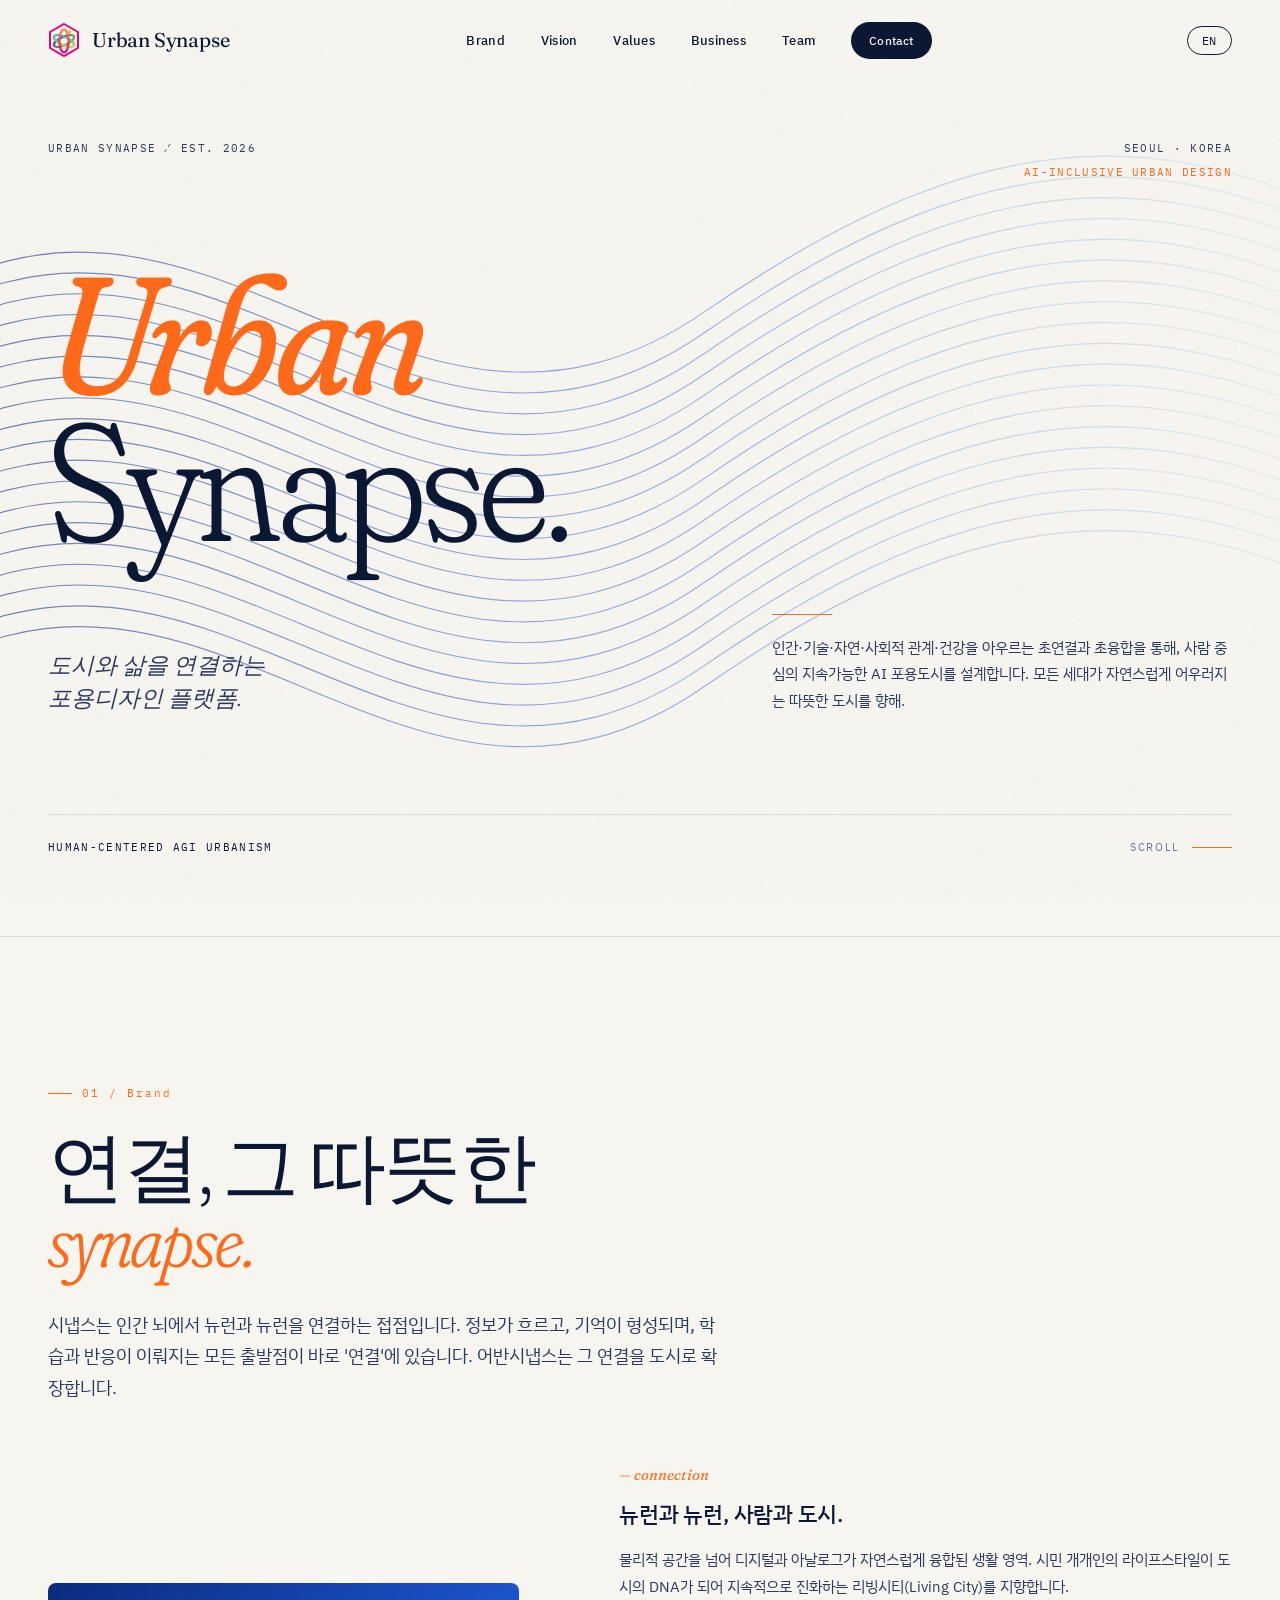
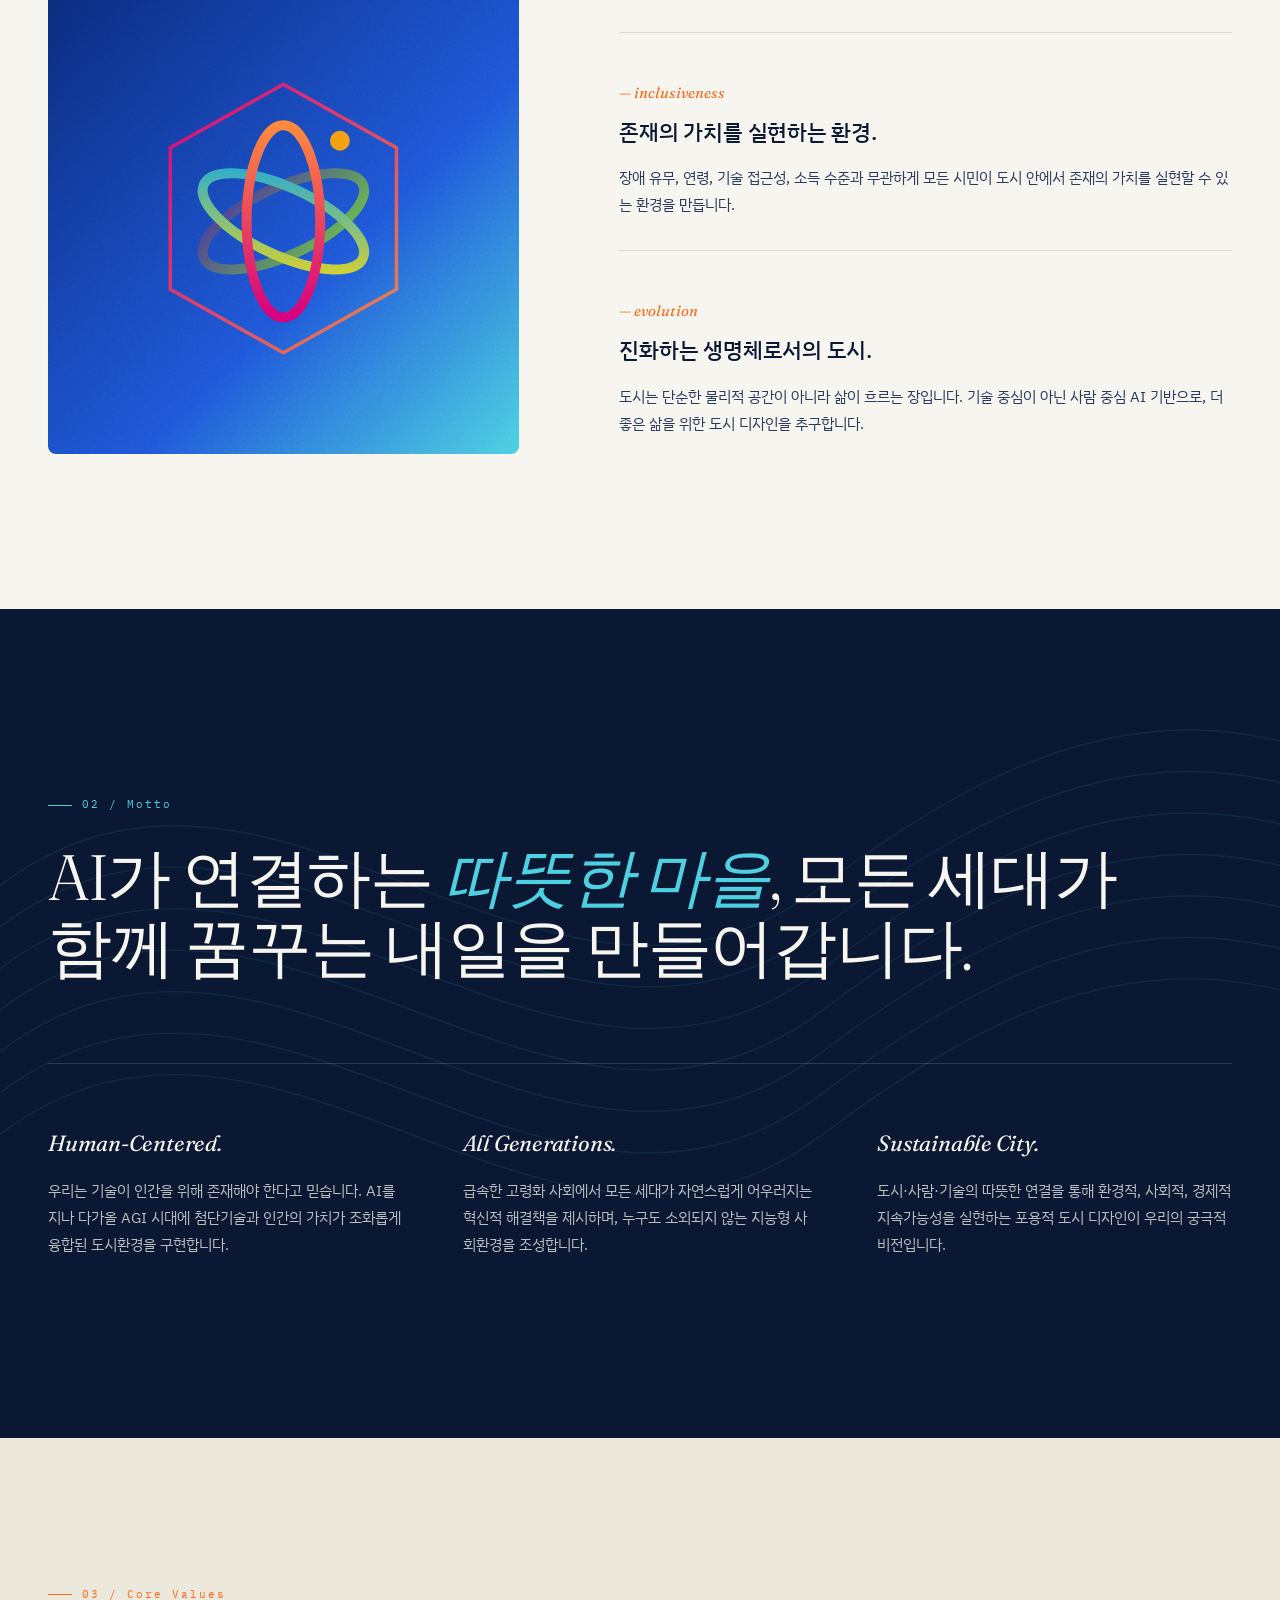
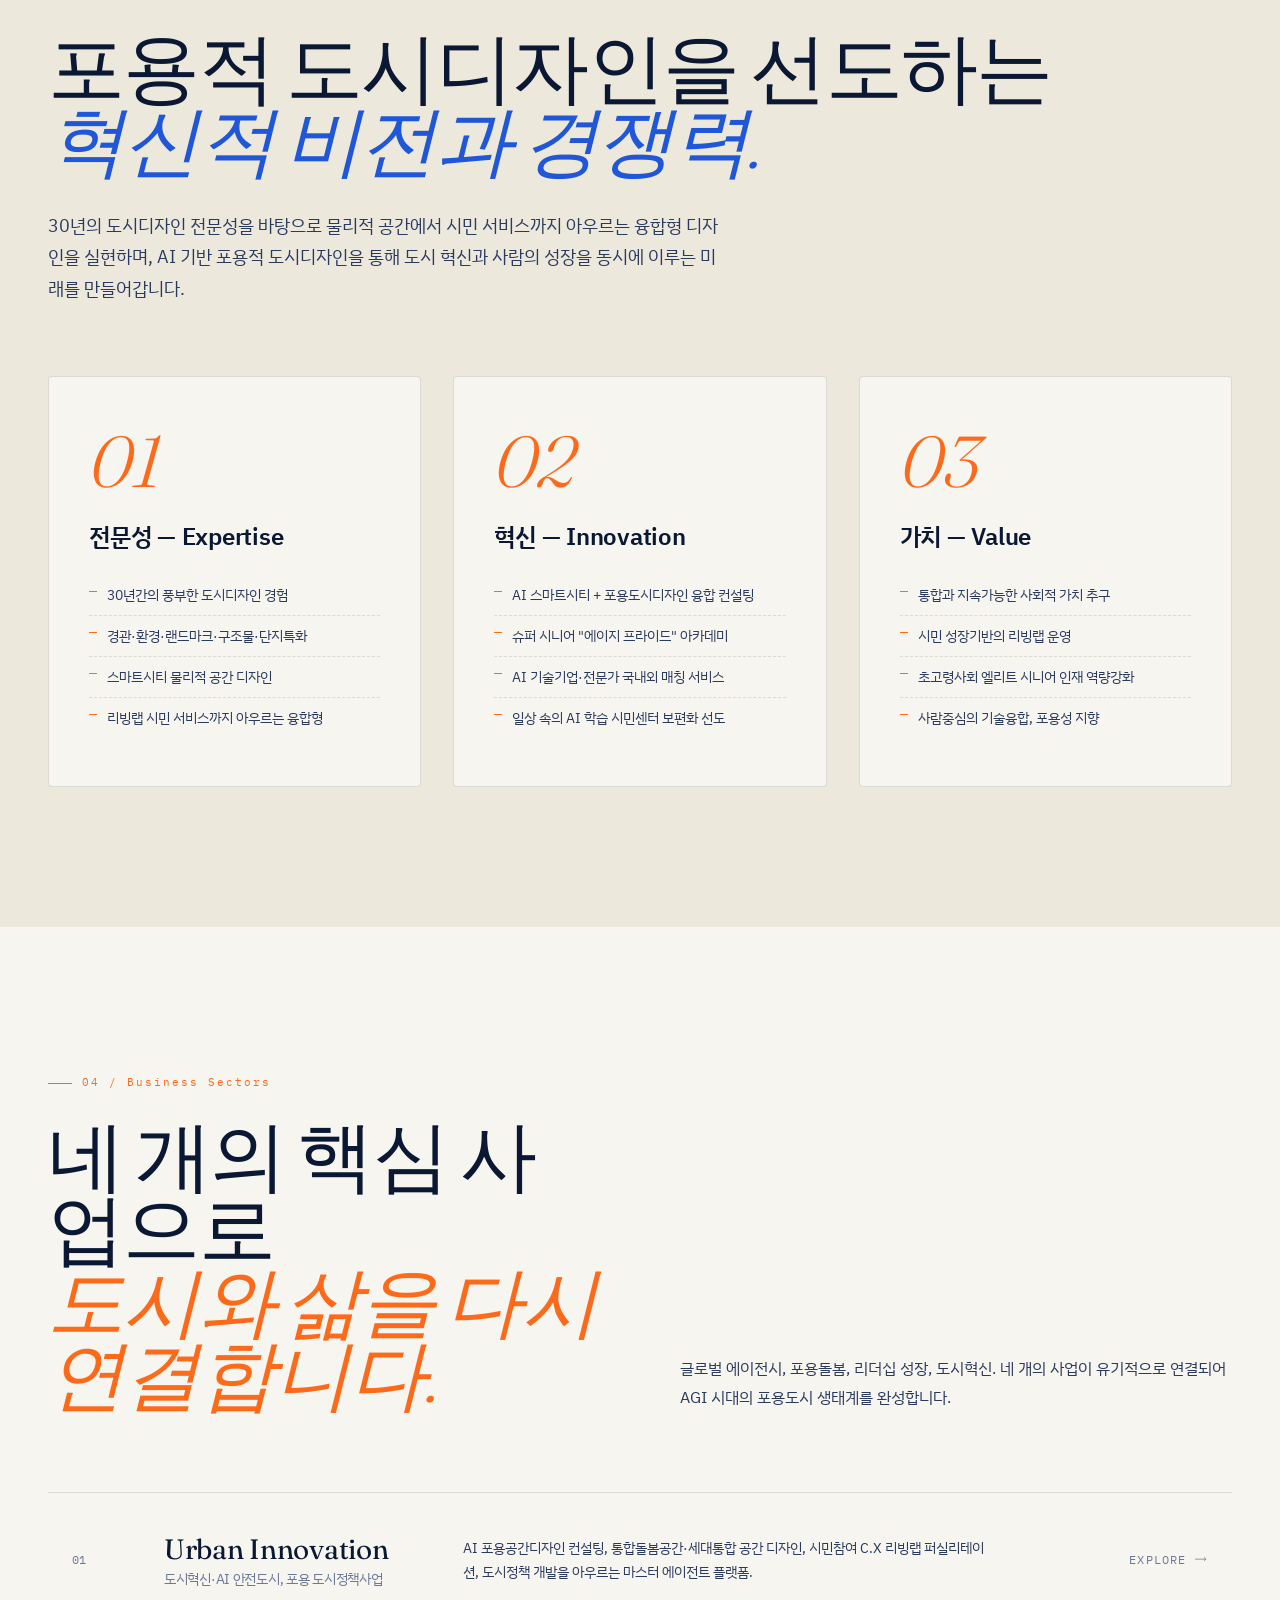
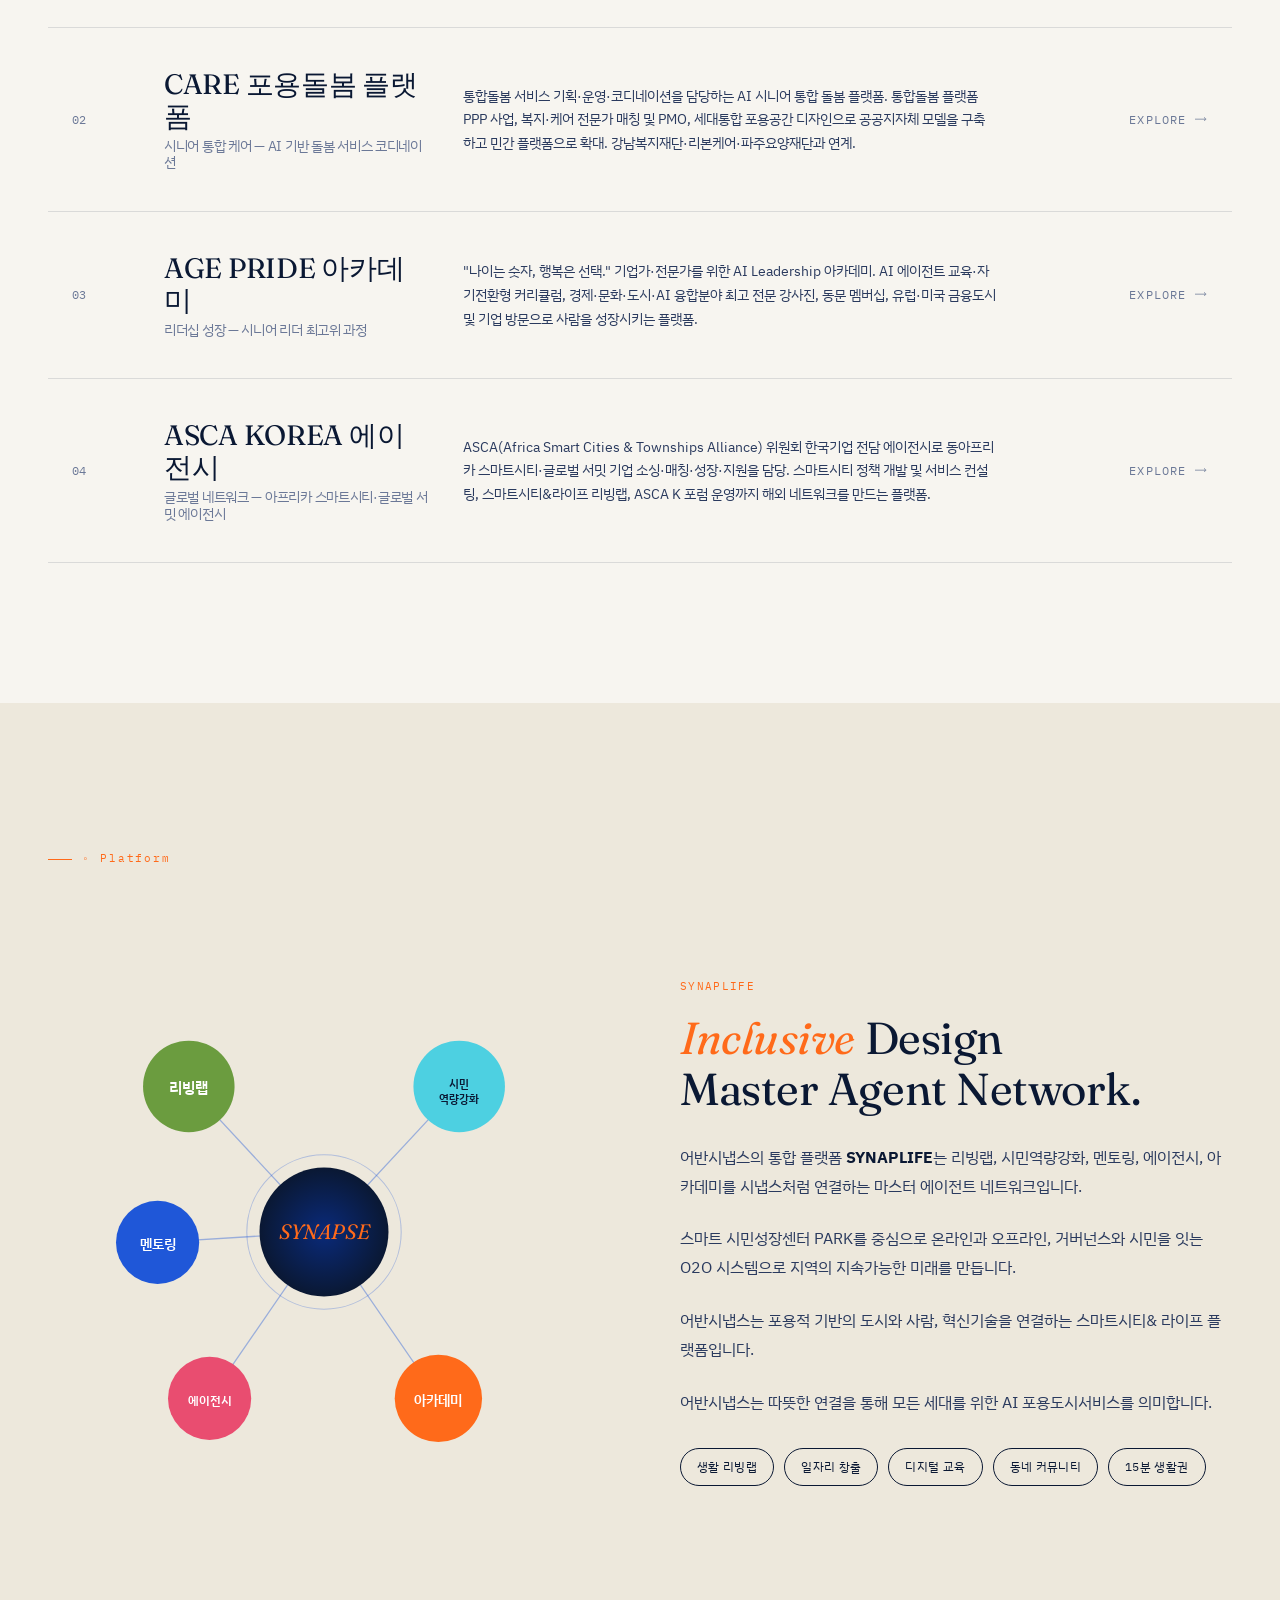
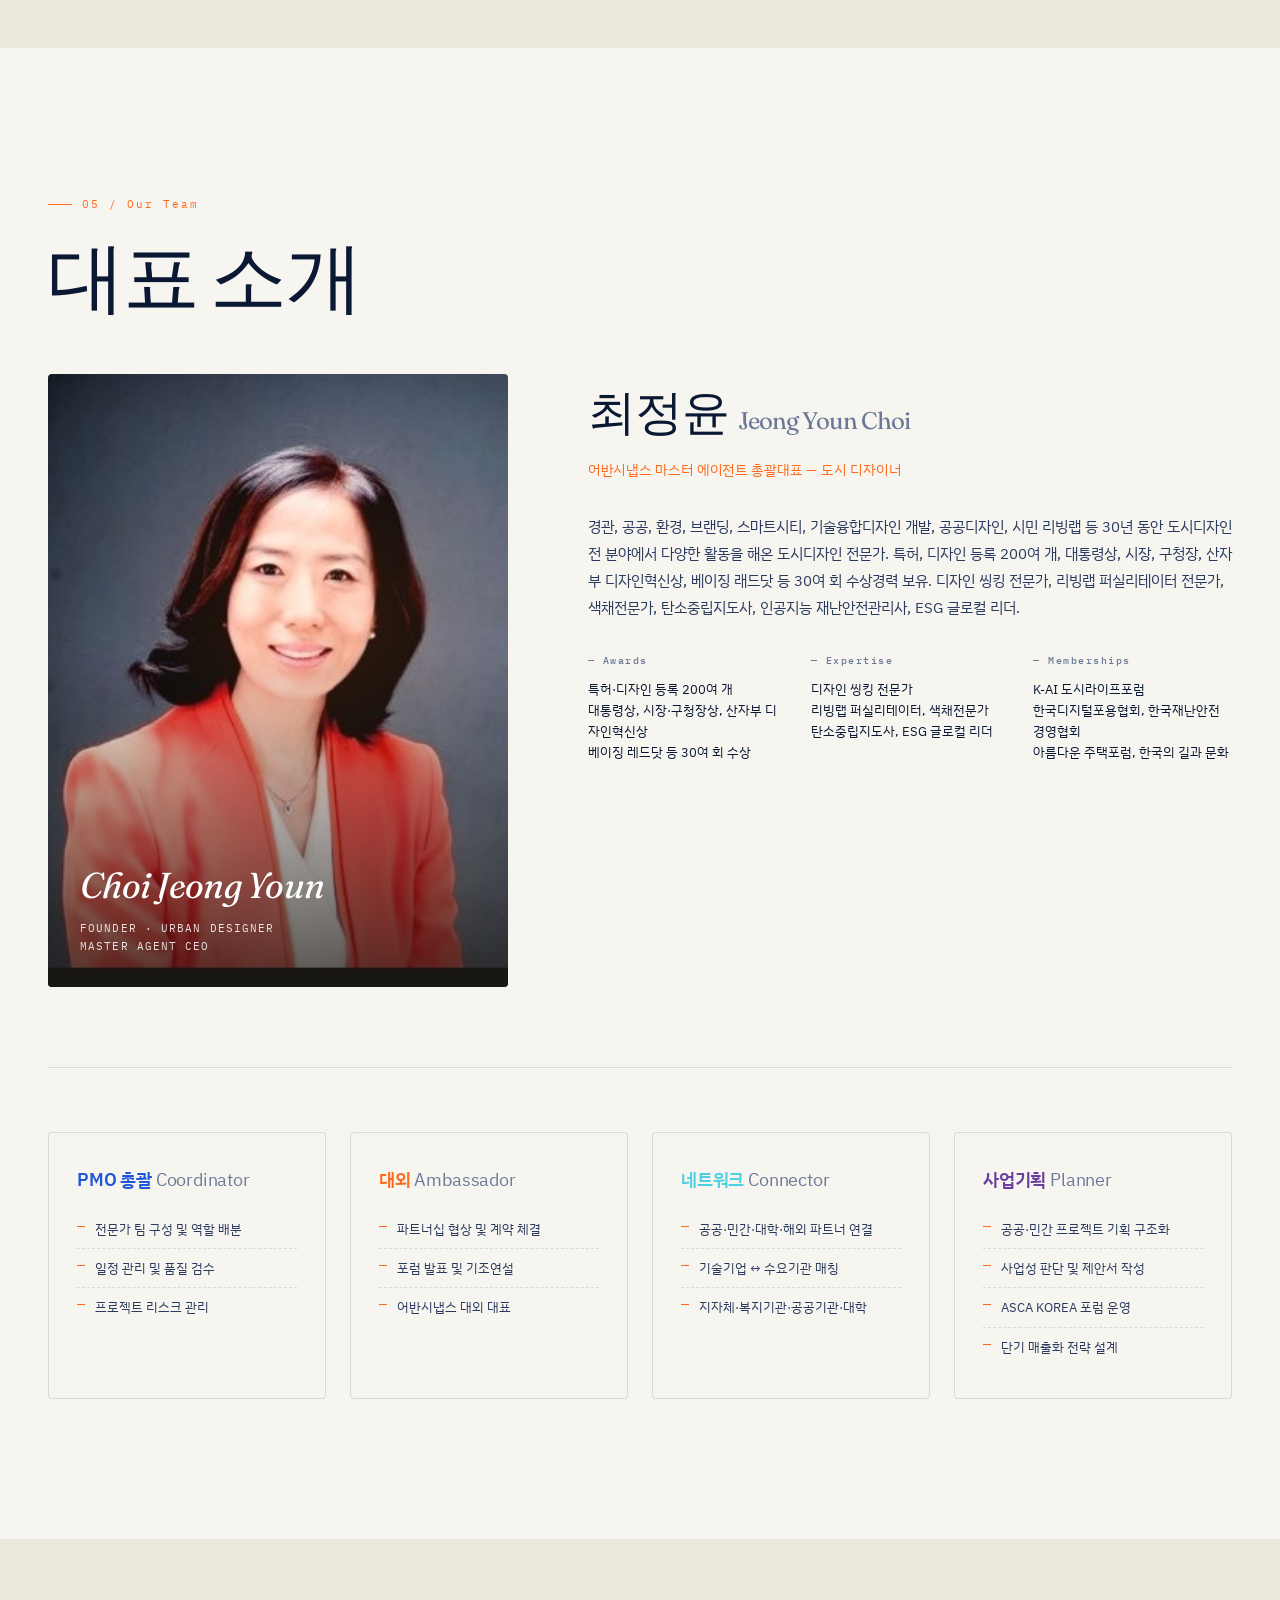
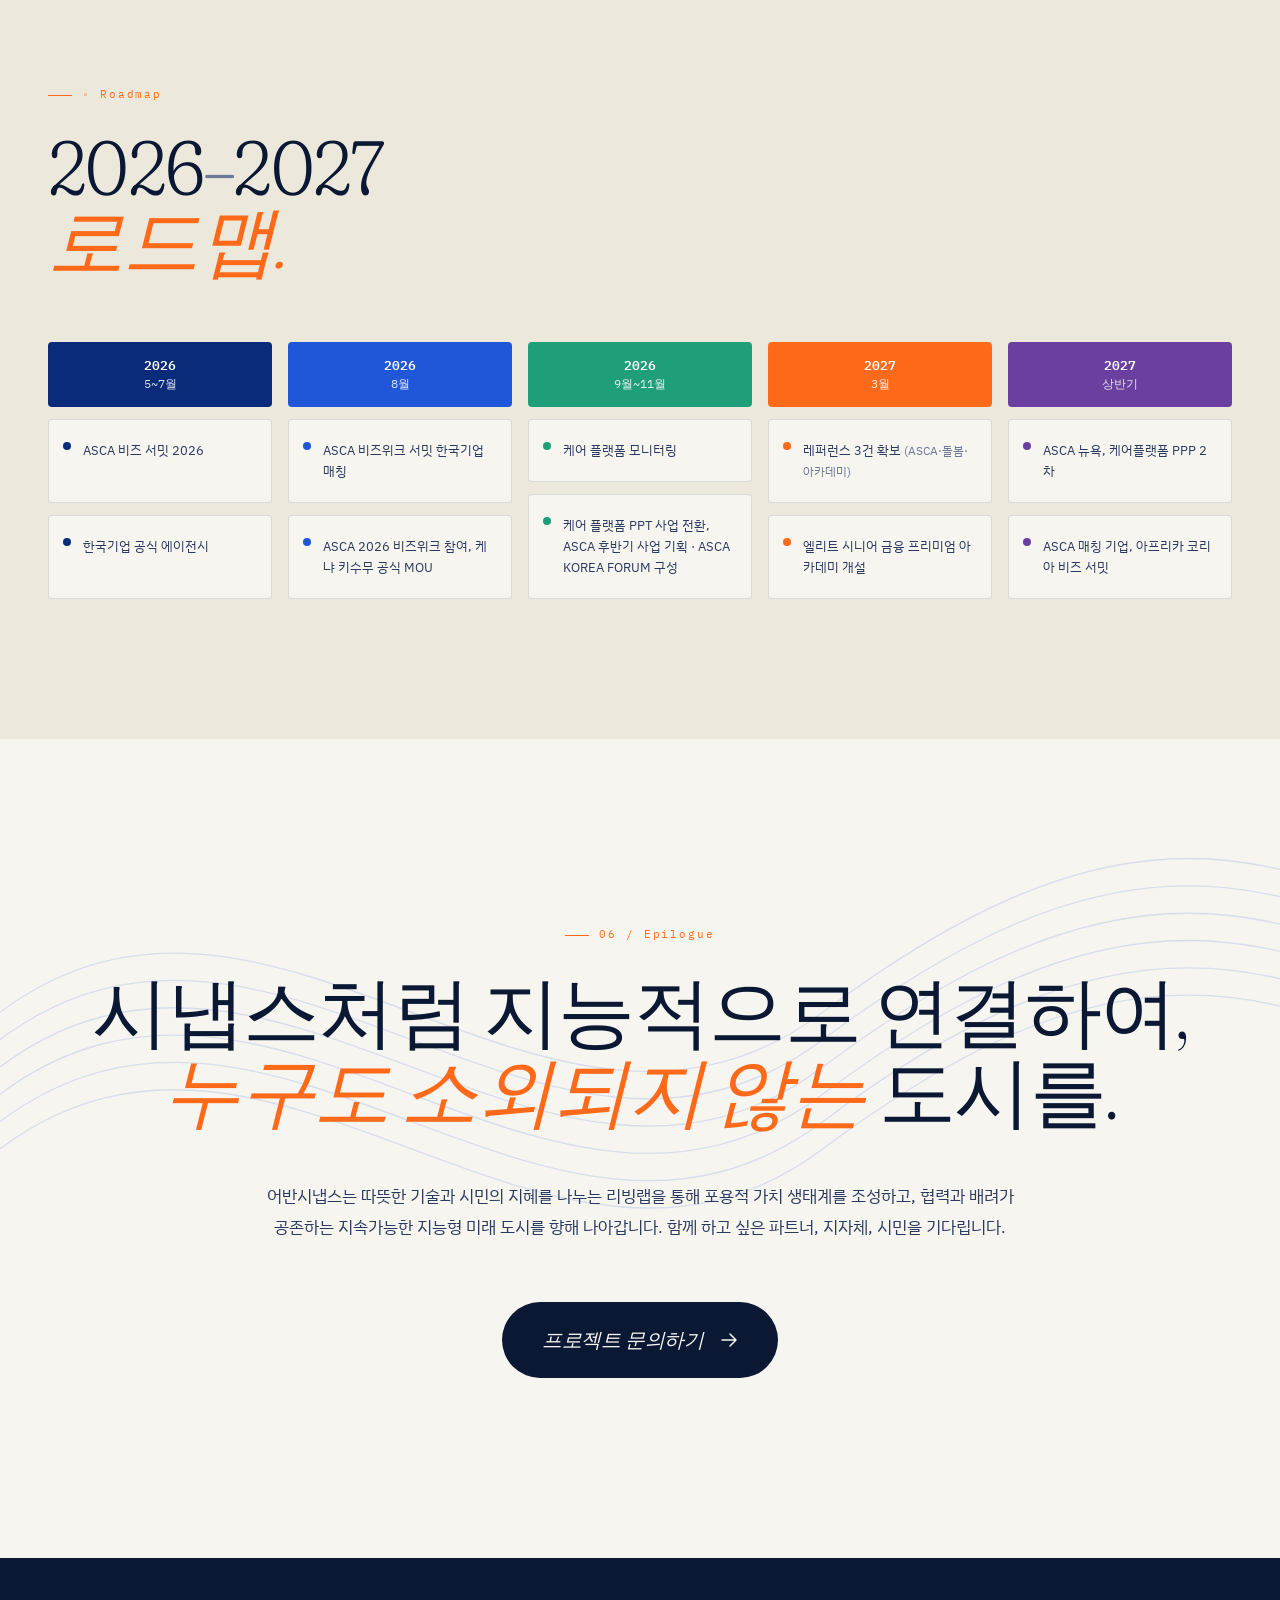
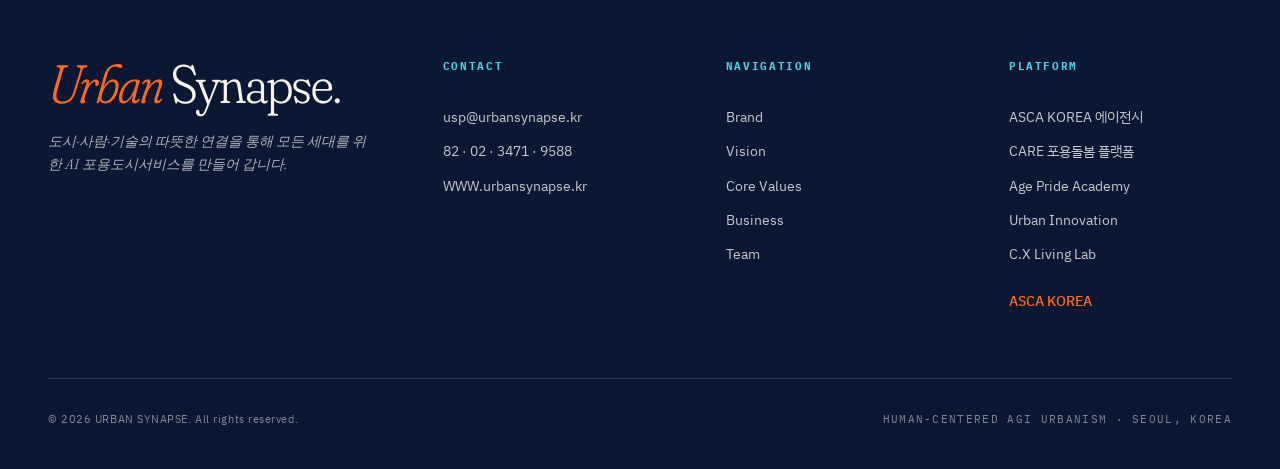
==== commit c2b54ae2: "Add files via upload" ====
--- a/index.html
+++ b/index.html
@@ -13,9 +13,13 @@
 <meta property="og:description" content="도시·사람·기술의 따뜻한 연결을 통해 모든 세대를 위한 AI 포용도시서비스를 만들어갑니다." />
 <meta property="og:url" content="https://www.urbansynapse.kr/" />
 <meta property="og:locale" content="ko_KR" />
-<meta name="twitter:card" content="summary" />
+<meta property="og:image" content="https://www.urbansynapse.kr/assets/og-image.jpg" />
+<meta property="og:image:width" content="1200" />
+<meta property="og:image:height" content="630" />
+<meta name="twitter:card" content="summary_large_image" />
 <meta name="twitter:title" content="URBAN SYNAPSE — 어반시냅스" />
 <meta name="twitter:description" content="도시와 사람, 혁신기술을 연결하는 AI 포용 스마트시티 라이프 플랫폼." />
+<meta name="twitter:image" content="https://www.urbansynapse.kr/assets/og-image.jpg" />
 <link rel="preconnect" href="https://fonts.googleapis.com">
 <link rel="preconnect" href="https://fonts.gstatic.com" crossorigin>
 <link href="https://fonts.googleapis.com/css2?family=Fraunces:ital,opsz,wght@0,9..144,300;0,9..144,400;0,9..144,500;0,9..144,600;1,9..144,300&family=IBM+Plex+Sans+KR:wght@300;400;500;600;700&family=IBM+Plex+Mono:wght@300;400;500&display=swap" rel="stylesheet">
